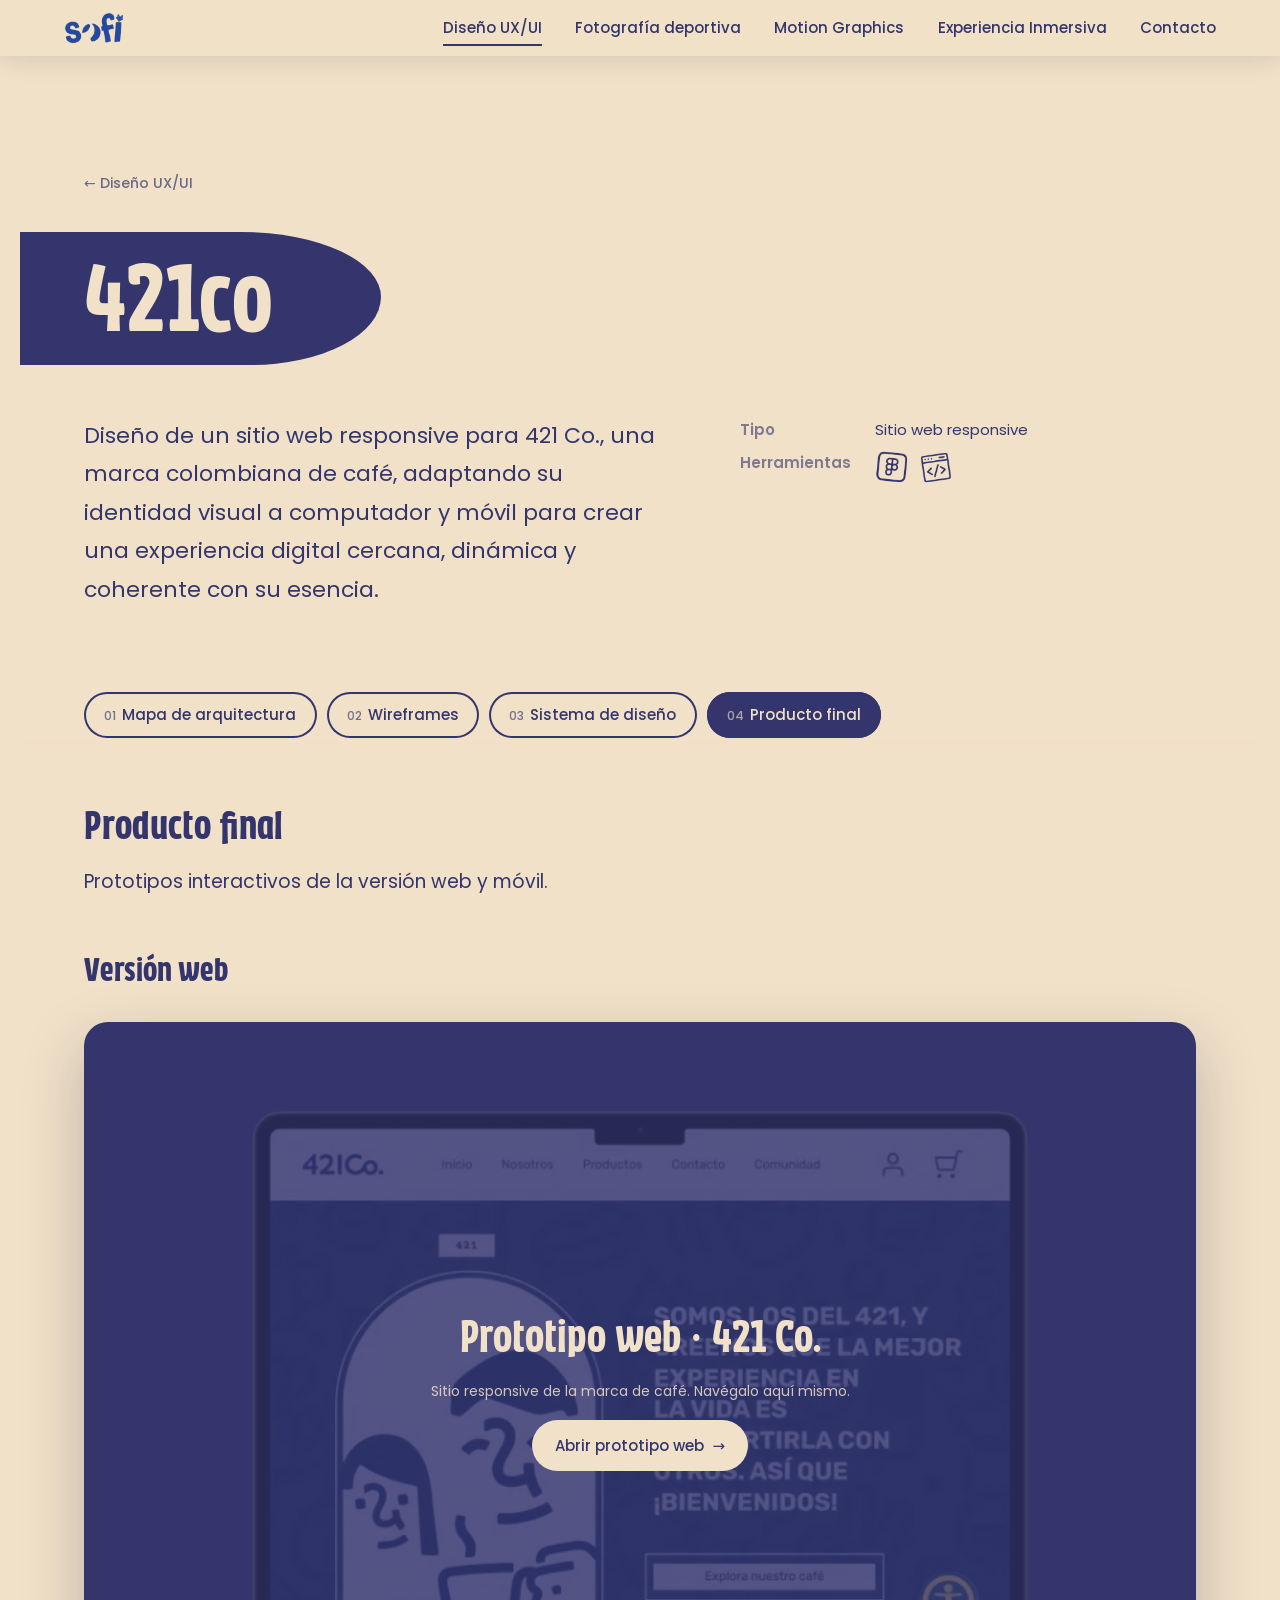
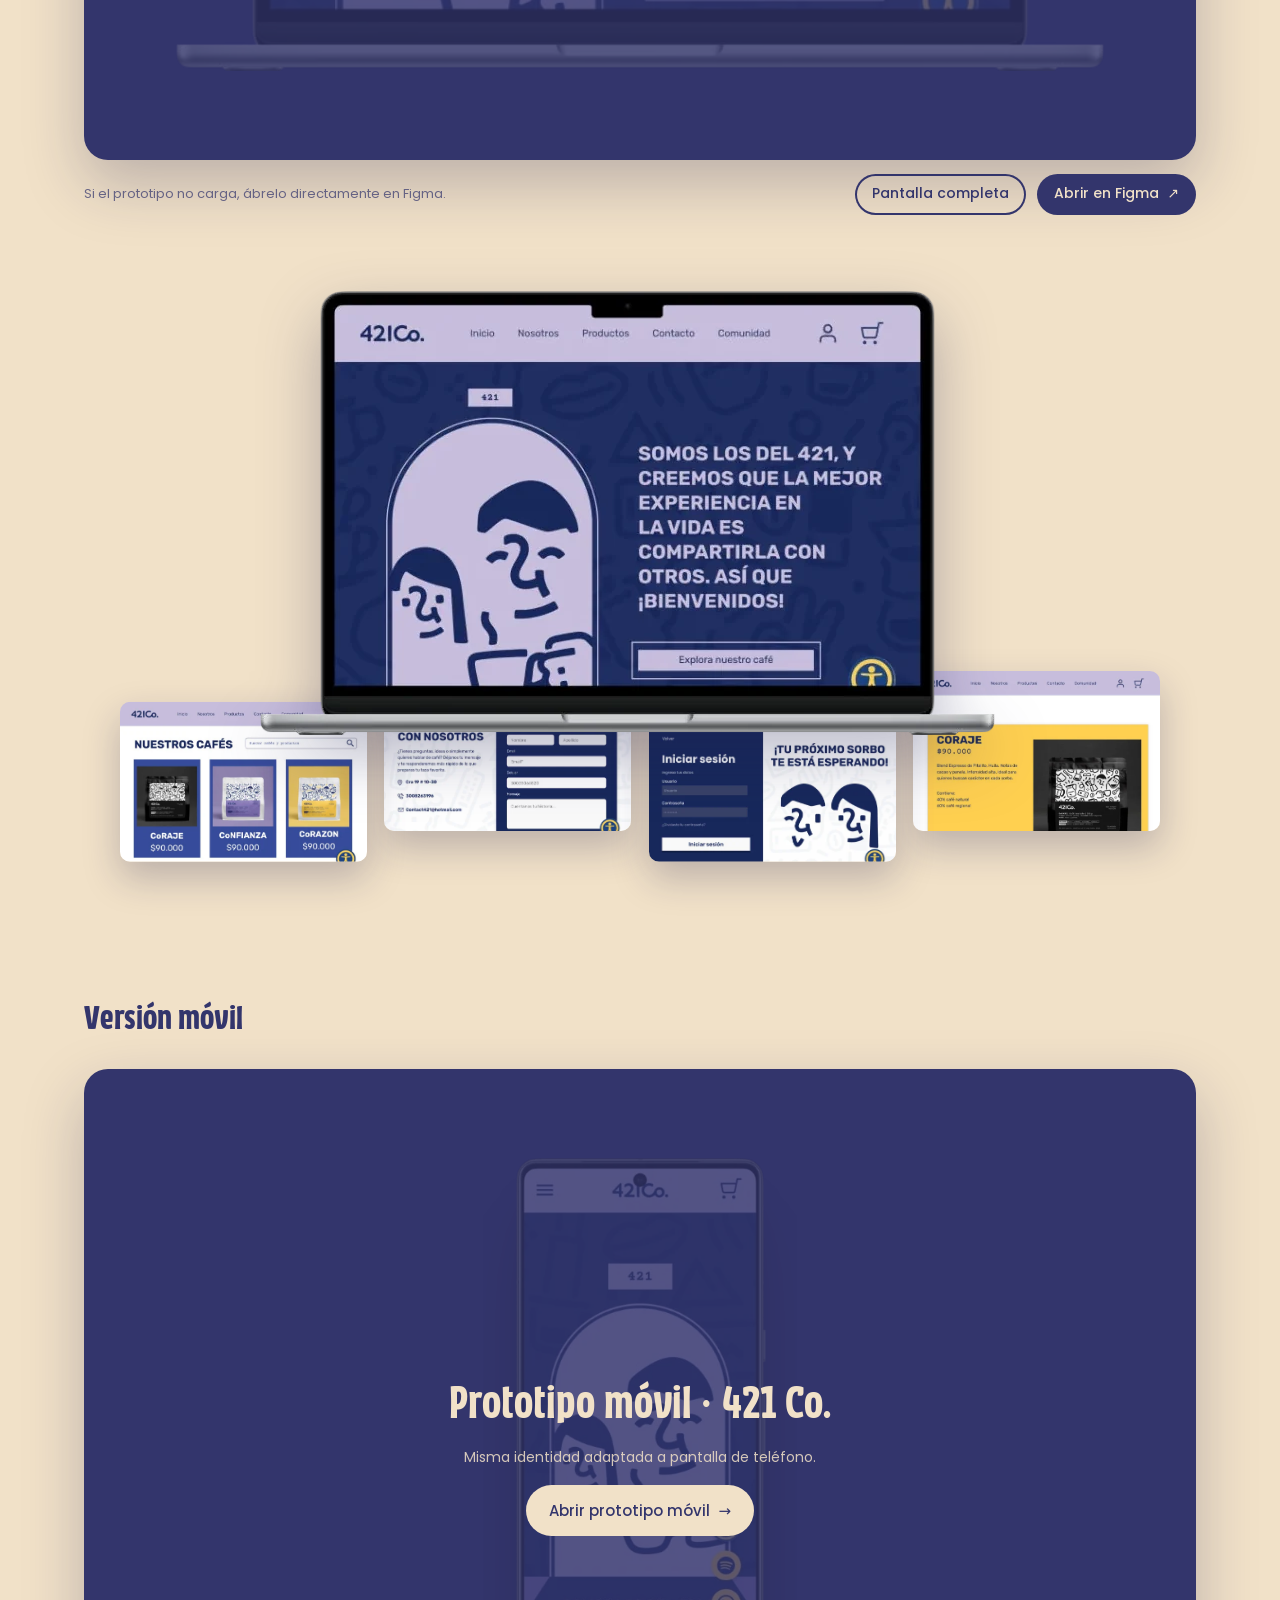
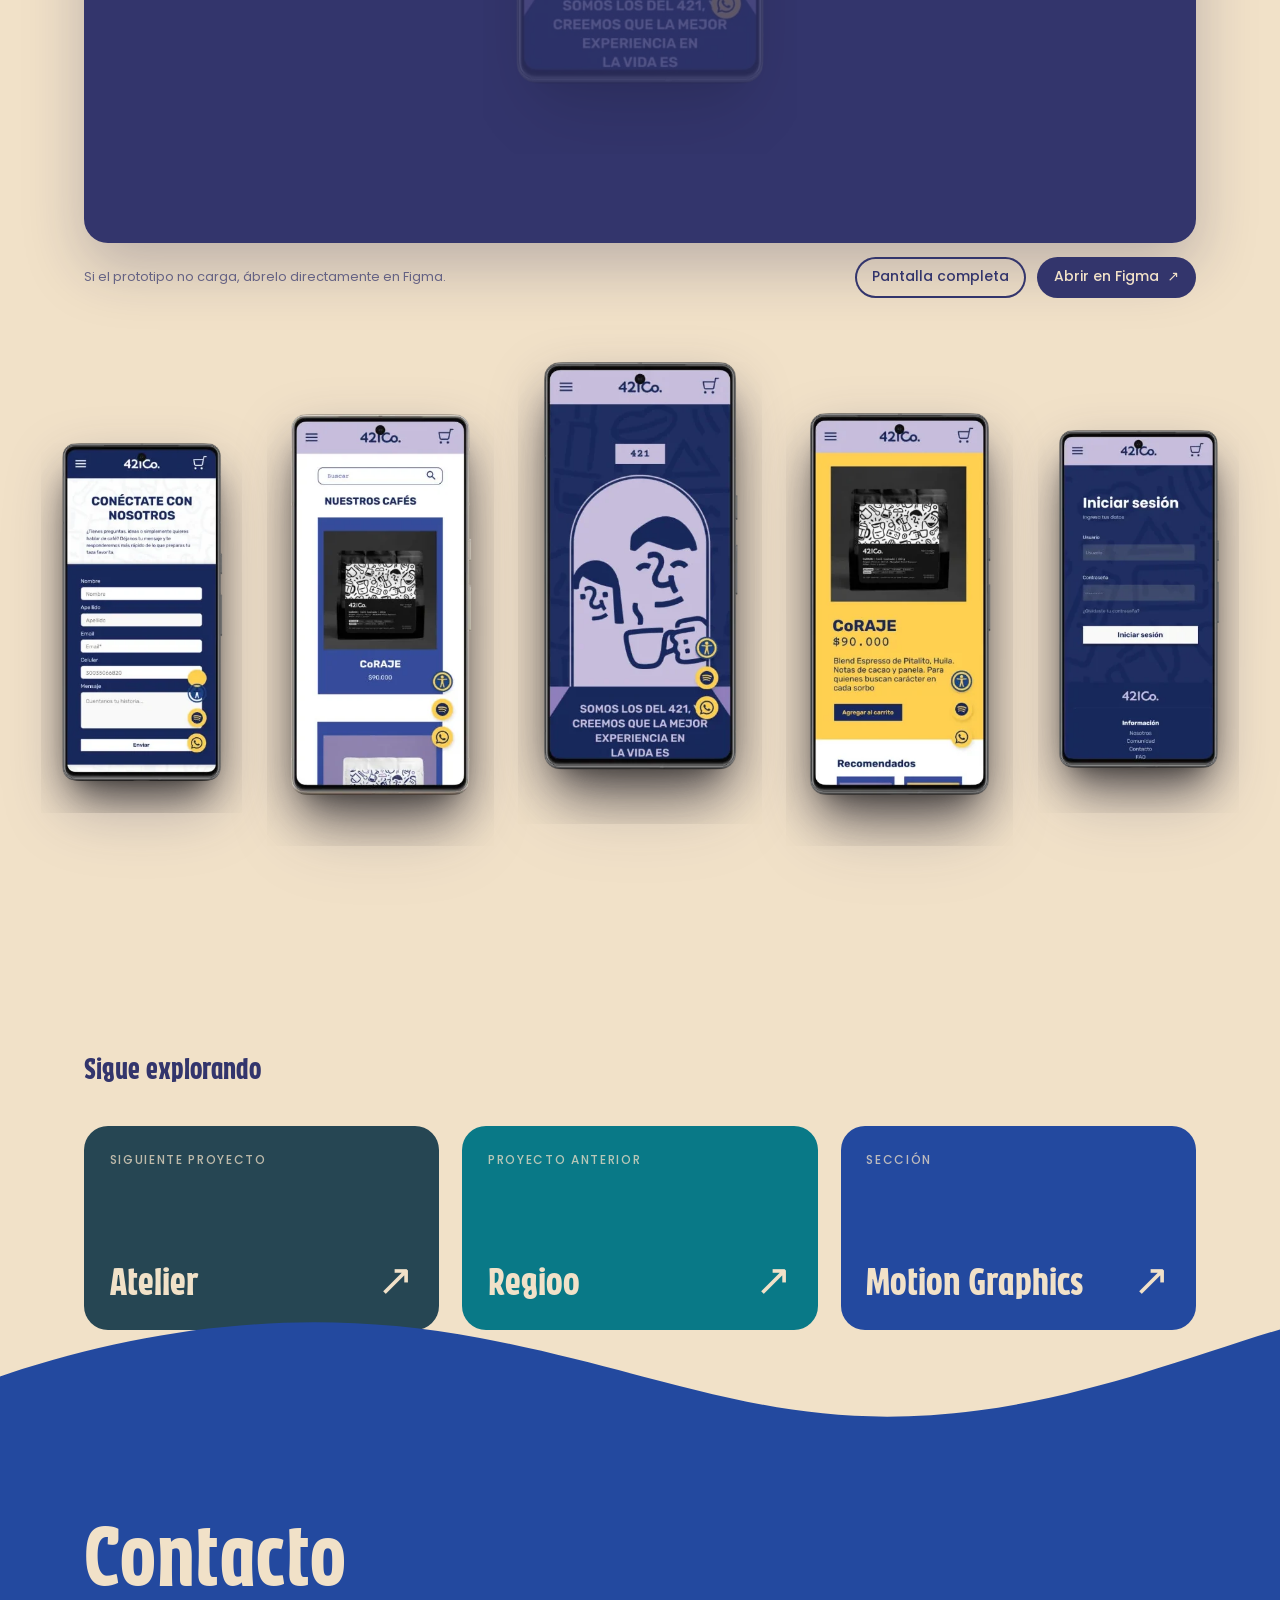
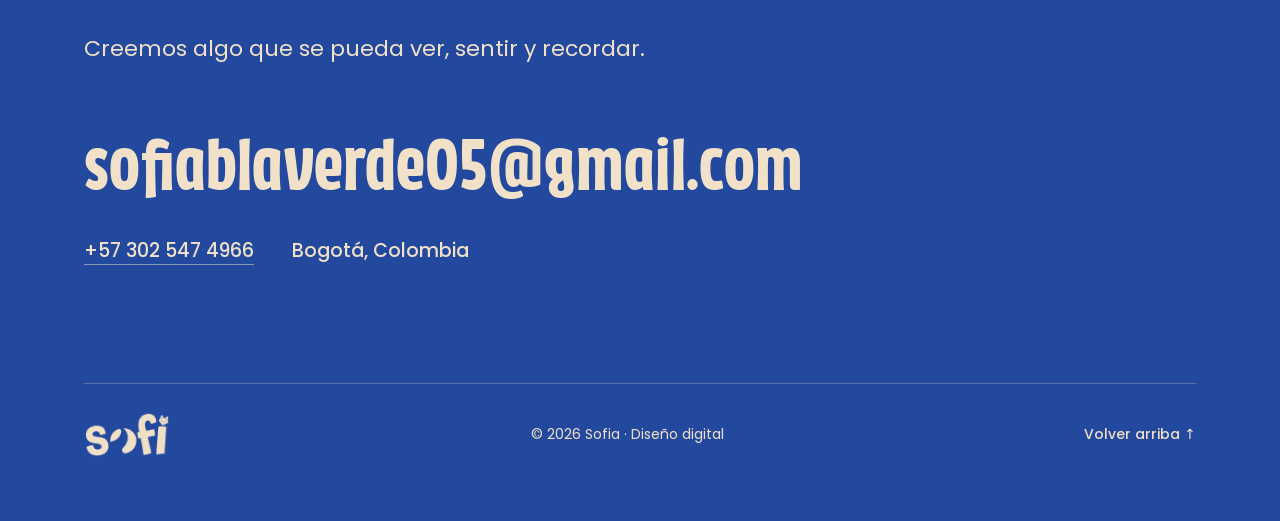
==== 421co.html @ c6b9ca2d "Add files via upload" ====
<!DOCTYPE html>
<html lang="es">
<head>
  <meta charset="utf-8">
  <meta name="viewport" content="width=device-width, initial-scale=1">
  <title>421co · Diseño UX/UI · Sofia</title>
  <meta name="description" content="Diseño de un sitio web responsive para 421 Co., una marca colombiana de café, adaptando su identidad visual a computador y móvil para crear una experiencia">
  <meta name="theme-color" content="#23499f">
  <meta property="og:title" content="421co · Diseño UX/UI · Sofia">
  <meta property="og:description" content="Diseño de un sitio web responsive para 421 Co., una marca colombiana de café, adaptando su identidad visual a computador y móvil para crear una experiencia">
  <meta property="og:type" content="website">
  <link rel="icon" href="favicon.png" type="image/png">
  <link rel="preload" href="assets/fonts/caacupe-one-latin-400-normal.woff2" as="font" type="font/woff2" crossorigin>
  <link rel="preload" href="assets/fonts/poppins-latin-400-normal.woff2" as="font" type="font/woff2" crossorigin>
  <link rel="stylesheet" href="css/styles.css">
  <script>(function(d){d.classList.add('js');try{history.scrollRestoration='manual'}catch(e){}try{if(sessionStorage.getItem('curtain')){d.classList.add('curtain-in');sessionStorage.removeItem('curtain')}}catch(e){}})(document.documentElement);</script>
</head>
<body>
  <a class="skip" href="#contenido-principal">Saltar al contenido</a>

  <div class="curtain" aria-hidden="true"><img src="assets/img/sofi-crema.png" alt="" width="372" height="197"></div>
  <div class="cursor" aria-hidden="true"><div class="cursor__ring"><span class="cursor__label"></span></div><div class="cursor__dot"></div></div>

  <header class="top">
    <a class="top__logo" href="index.html" aria-label="Inicio"><img src="assets/img/sofi-azul.png" alt="sofi" width="372" height="197"></a>
    <nav class="top__nav" aria-label="Principal"><a href="uxui.html" aria-current="page">Diseño UX/UI</a><a href="fotografia.html">Fotografía deportiva</a><a href="motion.html">Motion Graphics</a><a href="inmersiva.html">Experiencia Inmersiva</a><a href="index.html#contacto">Contacto</a></nav>
    <button class="top__menu" aria-expanded="false" aria-controls="menu"><span>Menú</span><i></i></button>
  </header>
  <nav class="menu" id="menu" aria-label="Menú principal">
    <ul class="menu__list">
        <li><a href="index.html" style="--i:0"><small>00</small>Inicio</a></li>
        <li><a href="uxui.html" style="--i:1" aria-current="page"><small>01</small>Diseño UX/UI</a></li>
        <li><a href="fotografia.html" style="--i:2"><small>02</small>Fotografía deportiva</a></li>
        <li><a href="motion.html" style="--i:3"><small>03</small>Motion Graphics</a></li>
        <li><a href="inmersiva.html" style="--i:4"><small>04</small>Experiencia Inmersiva</a></li>
        <li><a href="index.html#contacto" style="--i:5"><small>05</small>Contacto</a></li>
        </ul>
    <div class="menu__foot"><a href="mailto:sofiablaverde05@gmail.com">sofiablaverde05@gmail.com</a><span>Bogotá, Colombia</span></div>
  </nav>

  <main id="contenido-principal" style="--accent:#33356c">
    <header class="phero sec--cream">
      <div class="container">
        <a class="crumb" href="uxui.html" data-cursor="Volver">← Diseño UX/UI</a>
        <h1 class="pill" style="--accent:#33356c">421co</h1>
        <div class="phero__grid">
          <p class="lead" data-reveal>Diseño de un sitio web responsive para 421 Co., una marca colombiana de café, adaptando su identidad visual a computador y móvil para crear una experiencia digital cercana, dinámica y coherente con su esencia.</p>
          <div data-reveal><dl class="meta"><dt>Tipo</dt><dd>Sitio web responsive</dd><dt>Herramientas</dt><dd><div class="tools" style="--accent:#33356c"><i class="ico i-figma" role="img" aria-label="figma"></i><i class="ico i-code" role="img" aria-label="code"></i></div></dd></dl></div>
        </div>
      </div>
    </header>
    <section class="tabs sec--cream" data-tabs style="--accent:#33356c">
      <div class="container">
        <div class="tabs__list" role="tablist" aria-label="Proceso del proyecto"><button class="tab" role="tab" id="t-arquitectura" aria-controls="p-arquitectura" data-hash="arquitectura" aria-selected="false" tabindex="-1"><small>01</small>Mapa de arquitectura</button><button class="tab" role="tab" id="t-wireframes" aria-controls="p-wireframes" data-hash="wireframes" aria-selected="false" tabindex="-1"><small>02</small>Wireframes</button><button class="tab" role="tab" id="t-sistema" aria-controls="p-sistema" data-hash="sistema" aria-selected="false" tabindex="-1"><small>03</small>Sistema de diseño</button><button class="tab" role="tab" id="t-final" aria-controls="p-final" data-hash="final" data-default aria-selected="false" tabindex="-1"><small>04</small>Producto final</button></div>
        <div class="tabpanel" role="tabpanel" id="p-arquitectura" aria-labelledby="t-arquitectura" hidden><div class="panel__intro"><h2>Mapa de arquitectura</h2><p>Estructura del sitio y relación entre páginas.</p></div>
          <div class="todo-box"><b>Aquí va: el mapa de arquitectura de 421co</b><span>Sube la imagen a <code>assets/proceso/421co/</code> y pega este bloque en <code>421co.html</code> (ver README).</span></div>
          <!-- <div class="shots"><figure class="shot shot--wide"><img src="assets/proceso/421co/ARCHIVO.webp" alt="DESCRIPCIÓN" width="1600" height="900" loading="lazy"><figcaption>Descripción breve</figcaption></figure></div> -->
        </div>
        <div class="tabpanel" role="tabpanel" id="p-wireframes" aria-labelledby="t-wireframes" hidden><div class="panel__intro"><h2>Wireframes</h2><p>Esquemas de las páginas en web y móvil.</p></div>
          <div class="todo-box"><b>Aquí va: los wireframes de 421co</b><span>Sube la imagen a <code>assets/proceso/421co/</code> y pega este bloque en <code>421co.html</code> (ver README).</span></div>
          <!-- <div class="shots"><figure class="shot shot--wide"><img src="assets/proceso/421co/ARCHIVO.webp" alt="DESCRIPCIÓN" width="1600" height="900" loading="lazy"><figcaption>Descripción breve</figcaption></figure></div> -->
        </div>
        <div class="tabpanel" role="tabpanel" id="p-sistema" aria-labelledby="t-sistema" hidden><div class="panel__intro"><h2>Sistema de diseño</h2><p>Adaptación de la identidad de la marca al entorno digital.</p></div>
          <div class="todo-box"><b>Aquí va: el sistema de diseño de 421co</b><span>Sube la imagen a <code>assets/proceso/421co/</code> y pega este bloque en <code>421co.html</code> (ver README).</span></div>
          <!-- <div class="shots"><figure class="shot shot--wide"><img src="assets/proceso/421co/ARCHIVO.webp" alt="DESCRIPCIÓN" width="1600" height="900" loading="lazy"><figcaption>Descripción breve</figcaption></figure></div> -->
        </div>
        <div class="tabpanel" role="tabpanel" id="p-final" aria-labelledby="t-final" hidden><div class="panel__intro"><h2>Producto final</h2><p>Prototipos interactivos de la versión web y móvil.</p></div><h3 class="subhead">Versión web</h3>
          <div class="embed-wrap">
            <div class="embed " id="emb-421-web">
              <div class="embed__ph">
                <img src="assets/img/421-laptop.webp" alt="" width="735" height="444">
                <b>Prototipo web · 421 Co.</b>
                <p>Sitio responsive de la marca de café. Navégalo aquí mismo.</p>
                <button class="btn btn--cream" data-embed="https://www.figma.com/embed?embed_host=share&amp;url=https%3A%2F%2Fwww.figma.com%2Fproto%2Fc0ZNjz8MtR6UPUmFK72dy2%2F421-Co.-website%3Fnode-id%3D186-5979%26p%3Df%26t%3DfdvlXSQT6s6Xq6Gh-1%26scaling%3Dmin-zoom%26content-scaling%3Dfixed%26page-id%3D186%253A5978%26starting-point-node-id%3D186%253A5979" data-title="Prototipo web · 421 Co." data-cursor="Abrir">Abrir prototipo web <span aria-hidden="true">→</span></button>
              </div>
            </div>
            <div class="embed__bar">
              <span class="note" style="margin:0">Si el prototipo no carga, ábrelo directamente en Figma.</span>
              <span class="btn-row"><button class="btn btn--ghost" data-fs="emb-421-web">Pantalla completa</button><a class="btn" href="https://www.figma.com/proto/c0ZNjz8MtR6UPUmFK72dy2/421-Co.-website?node-id=186-5979&amp;p=f&amp;t=fdvlXSQT6s6Xq6Gh-1&amp;scaling=min-zoom&amp;content-scaling=fixed&amp;page-id=186%3A5978&amp;starting-point-node-id=186%3A5979" target="_blank" rel="noopener">Abrir en Figma <span aria-hidden="true">↗</span></a></span>
            </div>
          </div><div class="web" data-reveal><div class="web__lap" data-tilt><img src="assets/img/421-laptop.webp" alt="Sitio web de 421 Co. en portátil" width="735" height="444" loading="lazy"></div><div class="web__cards"><img src="assets/img/421-cafes.webp" alt="Página de cafés de 421 Co." width="601" height="390" loading="lazy"><img src="assets/img/421-contacto.webp" alt="Página de contacto de 421 Co." width="549" height="356" loading="lazy"><img src="assets/img/421-login.webp" alt="Página de inicio de sesión de 421 Co." width="549" height="356" loading="lazy"><img src="assets/img/421-producto.webp" alt="Página de producto de 421 Co." width="601" height="390" loading="lazy"></div></div><h3 class="subhead" style="margin-top:clamp(40px,6vw,90px)">Versión móvil</h3>
          <div class="embed-wrap">
            <div class="embed embed--tall" id="emb-421-movil">
              <div class="embed__ph">
                <img src="assets/img/421-m5.webp" alt="" width="386" height="734">
                <b>Prototipo móvil · 421 Co.</b>
                <p>Misma identidad adaptada a pantalla de teléfono.</p>
                <button class="btn btn--cream" data-embed="https://www.figma.com/embed?embed_host=share&amp;url=https%3A%2F%2Fwww.figma.com%2Fproto%2Fc0ZNjz8MtR6UPUmFK72dy2%2F421-Co.-website%3Fnode-id%3D543-8947%26p%3Df%26t%3DmIkHK0VtiC75iDXG-1%26scaling%3Dscale-down%26content-scaling%3Dfixed%26page-id%3D542%253A7070%26starting-point-node-id%3D543%253A8947%26show-proto-sidebar%3D1" data-title="Prototipo móvil · 421 Co." data-cursor="Abrir">Abrir prototipo móvil <span aria-hidden="true">→</span></button>
              </div>
            </div>
            <div class="embed__bar">
              <span class="note" style="margin:0">Si el prototipo no carga, ábrelo directamente en Figma.</span>
              <span class="btn-row"><button class="btn btn--ghost" data-fs="emb-421-movil">Pantalla completa</button><a class="btn" href="https://www.figma.com/proto/c0ZNjz8MtR6UPUmFK72dy2/421-Co.-website?node-id=543-8947&amp;p=f&amp;t=mIkHK0VtiC75iDXG-1&amp;scaling=scale-down&amp;content-scaling=fixed&amp;page-id=542%3A7070&amp;starting-point-node-id=543%3A8947&amp;show-proto-sidebar=1" target="_blank" rel="noopener">Abrir en Figma <span aria-hidden="true">↗</span></a></span>
            </div>
          </div><div class="phones" data-parallax data-reveal aria-label="Pantallas móviles del sitio de 421 Co."><div class="ph" style="--w:18.3%;--lift:3%" data-depth="0.35"><img src="assets/img/421-m2.webp" alt="Pantalla móvil &#x27;Conéctate con nosotros&#x27; con formulario de contacto" width="319" height="586" loading="lazy"></div><div class="ph" style="--w:20.7%;--lift:0%" data-depth="0.6"><img src="assets/img/421-m3.webp" alt="Pantalla móvil &#x27;Nuestros cafés&#x27; con productos" width="362" height="687" loading="lazy"></div><div class="ph" style="--w:22.1%;--lift:2%" data-depth="0.9"><img src="assets/img/421-m5.webp" alt="Pantalla móvil de inicio: &#x27;Somos los del 421&#x27;" width="386" height="734" loading="lazy"></div><div class="ph" style="--w:20.7%;--lift:0%" data-depth="0.6"><img src="assets/img/421-m4.webp" alt="Pantalla móvil de producto &#x27;Coraje&#x27;, café en fondo amarillo" width="361" height="687" loading="lazy"></div><div class="ph" style="--w:18.3%;--lift:3%" data-depth="0.35"><img src="assets/img/421-m1.webp" alt="Pantalla móvil de inicio de sesión" width="319" height="607" loading="lazy"></div></div>
        </div>
      </div>
    </section>

    <section class="more sec--cream">
      <div class="container">
        <h2 class="h-md" data-reveal>Sigue explorando</h2>
        <div class="more__grid" data-reveal><a class="mcard" href="atelier.html" style="--bg:var(--slate)" data-cursor="Ir"><small>Siguiente proyecto</small><b>Atelier<span aria-hidden="true">↗</span></b></a><a class="mcard" href="regioo.html" style="--bg:var(--teal)" data-cursor="Ir"><small>Proyecto anterior</small><b>Regioo<span aria-hidden="true">↗</span></b></a><a class="mcard" href="motion.html" style="--bg:var(--blue)" data-cursor="Ir"><small>Sección</small><b>Motion Graphics<span aria-hidden="true">↗</span></b></a></div>
      </div>
    </section>
    <section class="sec sec--blue wave-top contact contact--compact" id="contacto">
      <div class="container">
        <h2 class="h-xl" data-reveal>Contacto</h2>
        <p class="lead" data-reveal>Creemos algo que se pueda ver, sentir y recordar.</p>
        <a class="contact__mail" href="mailto:sofiablaverde05@gmail.com" data-cursor="Escribir" data-reveal>sofiablaverde05@gmail.com</a>
        <ul class="contact__meta" data-reveal>
          <li><a href="tel:+573025474966">+57 302 547 4966</a></li>
          <li>Bogotá, Colombia</li>
        </ul>
        <div class="contact__foot">
          <img src="assets/img/sofi-crema.png" alt="sofi" width="372" height="197" loading="lazy">
          <p>© <span data-year>2026</span> Sofia · Diseño digital</p>
          <a class="top-link" href="#" onclick="window.scrollTo({top:0,behavior:'smooth'});return false" data-cursor="Subir">Volver arriba ↑</a>
        </div>
      </div>
    </section>
  </main>

  <div class="lb" id="lightbox" role="dialog" aria-modal="true" aria-label="Visor" hidden>
    <span class="lb__count" aria-hidden="true"></span>
    <button class="lb__btn lb__close" aria-label="Cerrar" data-cursor="Cerrar">✕</button>
    <button class="lb__btn lb__prev" aria-label="Anterior" data-cursor="Anterior">←</button>
    <figure class="lb__fig"><img class="lb__img" alt=""><video class="lb__video" controls playsinline loop hidden></video><figcaption class="lb__cap"></figcaption></figure>
    <button class="lb__btn lb__next" aria-label="Siguiente" data-cursor="Siguiente">→</button>
  </div>

  <script src="js/main.js" defer></script>
</body>
</html>
---- css/styles.css ----
/* =====================================================
   Portafolio · Sofia — estilos (versión multipágina)
   Paleta y tipografías tomadas del PDF del portafolio
   ===================================================== */

@font-face{font-family:"Caacupe One";src:url("../assets/fonts/caacupe-one-latin-400-normal.woff2") format("woff2");font-weight:400;font-display:swap}
@font-face{font-family:"Poppins";src:url("../assets/fonts/poppins-latin-400-normal.woff2") format("woff2");font-weight:400;font-display:swap}
@font-face{font-family:"Poppins";src:url("../assets/fonts/poppins-latin-500-normal.woff2") format("woff2");font-weight:500;font-display:swap}
@font-face{font-family:"Poppins";src:url("../assets/fonts/poppins-latin-600-normal.woff2") format("woff2");font-weight:600;font-display:swap}

:root{
  --blue:#23499f;
  --navy:#33356c;
  --cream:#f1e1c8;
  --teal:#097987;
  --slate:#264653;
  --f-display:"Caacupe One","Arial Narrow",Impact,sans-serif;
  --f-body:"Poppins",system-ui,-apple-system,"Segoe UI",sans-serif;
  --ease:cubic-bezier(.22,1,.36,1);
  --pad:clamp(20px,5vw,72px);
  --wave-h:clamp(44px,7.5vw,120px);
  --wave:url("data:image/svg+xml,%3Csvg xmlns='http://www.w3.org/2000/svg' viewBox='0 0 1440 120' preserveAspectRatio='none'%3E%3Cpath d='M0 120V66C170 18 350 0 540 30c220 35 340 92 560 68 130-14 250-54 340-76V120Z'/%3E%3C/svg%3E");
}

*,*::before,*::after{box-sizing:border-box}
html{scroll-behavior:smooth;scroll-padding-top:90px;-webkit-text-size-adjust:100%;overflow-x:clip}
body{margin:0;background:var(--cream);color:var(--navy);font-family:var(--f-body);font-size:clamp(16px,1.05vw + 10px,19px);line-height:1.7;overflow-x:clip;-webkit-font-smoothing:antialiased}
img,video{display:block;max-width:100%;height:auto}
[hidden]{display:none!important}
a{color:inherit}
h1,h2,h3,h4,p,ul,ol,figure,dl,dd{margin:0}
ul,ol{padding:0;list-style:none}
button{font:inherit;color:inherit;background:none;border:0;padding:0;cursor:pointer}
:focus-visible{outline:3px solid var(--cream);outline-offset:3px;box-shadow:0 0 0 6px var(--navy);border-radius:6px}
.sr-only{position:absolute;width:1px;height:1px;overflow:hidden;clip:rect(0 0 0 0);white-space:nowrap}
.skip{position:fixed;left:12px;top:-60px;z-index:3000;background:var(--cream);padding:.6em 1em;border-radius:8px;transition:top .2s}
.skip:focus{top:12px}
.container{width:min(100%,1240px);margin-inline:auto;padding-inline:var(--pad)}
.center{text-align:center;margin-top:clamp(36px,5vw,72px)}
body.is-loading{overflow:hidden}
body.menu-open{overflow:hidden}

/* ---------- tipografía ---------- */
.h-xl{font-family:var(--f-display);font-weight:400;font-size:clamp(46px,7.4vw,118px);line-height:1;letter-spacing:.005em;text-wrap:balance}
.h-lg{font-family:var(--f-display);font-weight:400;font-size:clamp(36px,5vw,76px);line-height:1.05;text-wrap:balance}
.h-md{font-family:var(--f-display);font-weight:400;font-size:clamp(26px,2.6vw,38px);line-height:1.1;margin-bottom:.5em}
.lead{font-size:clamp(17px,1.25vw + 9px,22px);line-height:1.75;max-width:34em}
.eyebrow{font:500 13px/1 var(--f-body);letter-spacing:.14em;text-transform:uppercase;opacity:.65}

/* ---------- ondas ---------- */
.wave-top{position:relative}
.wave-top::before{content:"";position:absolute;left:0;right:0;top:1px;height:var(--wave-h);transform:translateY(-100%);background:var(--wave-bg,var(--cream));-webkit-mask:var(--wave) center/100% 100% no-repeat;mask:var(--wave) center/100% 100% no-repeat;pointer-events:none}
.sec{position:relative;padding:clamp(80px,11vw,170px) 0}
.sec--cream{background:var(--cream);--wave-bg:var(--cream)}
.sec--blue{background:var(--blue);color:var(--cream);--wave-bg:var(--blue)}
.sec--navy{background:var(--navy);color:var(--cream);--wave-bg:var(--navy)}

/* ---------- cortina de transición entre páginas ---------- */
.curtain{position:fixed;inset:0;z-index:2500;background:var(--blue);display:grid;place-items:center;pointer-events:none;transform:translateY(calc(-100% - var(--wave-h)));transition:transform .85s var(--ease)}
.curtain::after{content:"";position:absolute;left:0;right:0;top:calc(100% - 1px);height:var(--wave-h);background:var(--blue);transform:scaleY(-1);transform-origin:top;-webkit-mask:var(--wave) center/100% 100% no-repeat;mask:var(--wave) center/100% 100% no-repeat}
.curtain img{width:min(34vw,200px);opacity:0;transition:opacity .4s}
html.curtain-in .curtain{transform:none;pointer-events:all}
html.curtain-in .curtain img{opacity:1;transition-delay:.35s}
html:not(.js) .curtain{display:none}

/* ---------- carga (solo en el inicio, primera visita) ---------- */
.loader{position:fixed;inset:0;z-index:1000;background:var(--blue);color:var(--cream);display:grid;place-items:center;transition:transform 1.1s var(--ease)}
.loader::after{content:"";position:absolute;left:0;right:0;top:calc(100% - 1px);height:var(--wave-h);background:var(--blue);transform:scaleY(-1);transform-origin:top;-webkit-mask:var(--wave) center/100% 100% no-repeat;mask:var(--wave) center/100% 100% no-repeat}
.loader.is-done{transform:translateY(calc(-100% - var(--wave-h)))}
.loader__inner{display:grid;justify-items:center;gap:clamp(8px,2vw,24px)}
.loader__logo{position:relative;width:min(52vw,340px);aspect-ratio:372/197}
.loader__logo img{position:absolute;inset:0;width:100%;height:100%}
.loader__base{opacity:.22}
.loader__fill{clip-path:inset(calc(100% - var(--p,0) * 1%) 0 0 0)}
.loader__count{font-family:var(--f-display);font-size:clamp(54px,10vw,132px);line-height:1;font-variant-numeric:tabular-nums}
.loader__count small{font-size:.4em;margin-left:.1em}
html:not(.js) .loader{display:none}

/* ---------- cursor personalizado ---------- */
.cursor,.list-preview{display:none}
html.has-cursor,html.has-cursor *{cursor:none!important}
html.has-cursor .cursor{display:block;position:fixed;left:0;top:0;z-index:3500;pointer-events:none}
.cursor__dot,.cursor__ring{position:absolute;left:0;top:0;border-radius:50%;pointer-events:none;will-change:transform}
.cursor__dot{width:10px;height:10px;margin:-5px 0 0 -5px;background:var(--cream);box-shadow:0 0 0 2px var(--navy);transition:opacity .2s}
.cursor__ring{width:44px;height:44px;margin:-22px 0 0 -22px;box-shadow:0 0 0 1.5px var(--cream),inset 0 0 0 1.5px var(--navy);display:grid;place-items:center;transition:width .35s var(--ease),height .35s var(--ease),margin .35s var(--ease),background-color .3s,box-shadow .3s}
.cursor__label{font:500 12px/1 var(--f-body);color:var(--navy);opacity:0;transition:opacity .2s;white-space:nowrap;letter-spacing:.02em}
.cursor.is-link .cursor__ring{width:66px;height:66px;margin:-33px 0 0 -33px}
.cursor.is-label .cursor__ring{width:92px;height:92px;margin:-46px 0 0 -46px;background:var(--cream);box-shadow:0 0 0 2px var(--navy)}
.cursor.is-label .cursor__label{opacity:1}
.cursor.is-label .cursor__dot{opacity:0}
.cursor.is-hidden{opacity:0}
html.has-cursor .list-preview{display:block;position:fixed;left:0;top:0;z-index:50;width:clamp(160px,17vw,270px);aspect-ratio:4/5;object-fit:cover;border-radius:16px;box-shadow:0 20px 50px rgba(20,20,60,.35);pointer-events:none;opacity:0;scale:.7;transition:opacity .35s var(--ease),scale .45s var(--ease);background:var(--cream)}
html.has-cursor .list-preview.is-on{opacity:1;scale:1}

/* ---------- barra superior + menú ---------- */
.top{position:fixed;z-index:700;top:0;left:0;right:0;display:flex;align-items:center;justify-content:space-between;gap:24px;padding:10px var(--pad);background:rgba(241,225,200,.95);backdrop-filter:blur(8px);box-shadow:0 4px 24px rgba(20,20,60,.12);transition:transform .6s var(--ease),opacity .6s}
.top__logo img{width:60px;height:auto}
.top__nav{display:flex;gap:clamp(16px,2.6vw,40px);font-weight:500;font-size:15px}
.top__nav a{position:relative;text-decoration:none;padding:.35em 0;background:linear-gradient(currentColor,currentColor) 0 100%/0 2px no-repeat;transition:background-size .5s var(--ease)}
.top__nav a:hover,.top__nav a[aria-current="page"]{background-size:100% 2px}
.top__menu{display:none;align-items:center;gap:.7em;padding:.62em 1.2em;border-radius:999px;background:var(--navy);color:var(--cream);font-weight:500;font-size:14px;letter-spacing:.02em}
.top__menu i{position:relative;width:16px;height:8px;border-block:2px solid currentColor;transition:transform .5s var(--ease)}
.top__menu[aria-expanded="true"] i{transform:rotate(90deg)}
body.is-loading .top{transform:translateY(-140%);opacity:0}
@media (max-width:900px){
  .top{left:auto;right:12px;top:12px;padding:6px 6px 6px 16px;border-radius:999px;gap:18px;box-shadow:0 8px 30px rgba(20,20,60,.18)}
  .top__logo img{width:48px}
  .top__nav{display:none}
  .top__menu{display:inline-flex}
}
.menu{position:fixed;inset:0;z-index:650;background:var(--navy);color:var(--cream);display:grid;align-content:center;gap:clamp(18px,3vw,40px);padding:clamp(90px,12vh,130px) var(--pad) clamp(24px,4vh,48px);clip-path:inset(0 0 100% 0);visibility:hidden;transition:clip-path .9s var(--ease),visibility 0s .9s}
.menu.is-open{clip-path:inset(0);visibility:visible;transition:clip-path .9s var(--ease),visibility 0s}
.menu__list{width:min(100%,1100px);margin-inline:auto}
.menu__list li{border-top:1.5px solid rgba(241,225,200,.22);overflow:hidden}
.menu__list li:last-child{border-bottom:1.5px solid rgba(241,225,200,.22)}
.menu__list a{display:flex;align-items:baseline;gap:1em;font-family:var(--f-display);font-size:clamp(30px,6.2vw,84px);line-height:1.2;padding:.1em 0;text-decoration:none;transform:translateY(110%);transition:transform .8s var(--ease),opacity .3s,padding .4s var(--ease);transition-delay:calc(var(--i) * 60ms + .15s),0s,0s}
.menu.is-open .menu__list a{transform:none}
.menu__list a small{font:500 13px var(--f-body);opacity:.55;letter-spacing:.1em}
.menu__list:hover a{opacity:.4}
.menu__list a:hover,.menu__list a[aria-current="page"]{opacity:1}
.menu__list a:hover{padding-left:.25em}
.menu__list a[aria-current="page"]::after{content:"◆";font-size:.35em;align-self:center;color:var(--cream)}
.menu__foot{width:min(100%,1100px);margin-inline:auto;display:flex;justify-content:space-between;gap:16px;flex-wrap:wrap;font-size:14px;opacity:.8}

/* ---------- hero del inicio ---------- */
.hero{position:relative;min-height:max(100svh,560px);background:var(--blue);color:var(--navy);display:grid;place-items:center;overflow:clip;isolation:isolate}
.hero__wave{position:absolute;inset:0;width:100%;height:100%;z-index:-1}
.hero__wave--m{display:none}
.hero__title .w{display:inline-block}
.hero__wave path{fill:var(--cream)}
.hero__icons{position:absolute;inset:0;z-index:1;pointer-events:none}
.fl{position:absolute;left:var(--x);top:var(--y);width:clamp(40px,6.6vw,128px);translate:-50% -50%;will-change:transform}
.fl img{width:100%;height:auto;rotate:var(--r)}
.js .fl img{opacity:0;scale:.4}
.hero__center{position:relative;z-index:2;text-align:center;display:grid;justify-items:center;gap:clamp(4px,1.2vw,18px);margin-top:-2vh}
.hero__title{font-family:var(--f-display);font-weight:400;font-size:clamp(52px,15.2vw,290px);line-height:.95;color:var(--blue);white-space:nowrap}
.ch{display:inline-block;opacity:0;transform:translateY(70%) rotate(6deg);transition:opacity .8s var(--ease),transform 1s var(--ease);transition-delay:calc(var(--i) * 55ms + .25s)}
.ch__i{display:inline-block;will-change:transform}
body.is-ready .ch{opacity:1;transform:none}
.hero__logo{width:clamp(96px,16vw,300px)}
.js .hero__logo{opacity:0;transform:translateY(20px);transition:opacity .9s var(--ease) .9s,transform .9s var(--ease) .9s}
body.is-ready .hero__logo{opacity:1;transform:none}
body.is-ready .fl img{animation:pop .9s var(--ease) forwards,float 6s ease-in-out infinite alternate;animation-delay:calc(var(--d) + .5s),calc(var(--d) + 1.4s)}
@keyframes pop{to{opacity:1;scale:1}}
@keyframes float{from{translate:0 -7px;rotate:calc(var(--r) - 3deg)}to{translate:0 9px;rotate:calc(var(--r) + 4deg)}}
.scroll-cue{position:absolute;z-index:3;left:50%;bottom:clamp(14px,3vh,32px);translate:-50% 0;display:grid;justify-items:center;gap:6px;font-size:12px;font-weight:500;letter-spacing:.14em;text-transform:uppercase;color:var(--cream);text-decoration:none;opacity:.9}
.js .scroll-cue{opacity:0;transition:opacity .8s 1.6s}
body.is-ready .scroll-cue{opacity:.9}
.scroll-cue i{width:1.5px;height:34px;background:var(--cream);transform-origin:top;animation:cue 1.8s var(--ease) infinite}
@keyframes cue{0%{transform:scaleY(0)}50%{transform:scaleY(1);transform-origin:top}51%{transform-origin:bottom}100%{transform:scaleY(0);transform-origin:bottom}}

/* ---------- iconos (máscara con color) ---------- */
.i-ae{--i:url("../assets/icons/ae.png")}.i-ai{--i:url("../assets/icons/ai.png")}.i-ps{--i:url("../assets/icons/ps.png")}.i-code{--i:url("../assets/icons/code.png")}
.i-layout{--i:url("../assets/icons/layout.png")}.i-camera{--i:url("../assets/icons/camera.png")}.i-figma{--i:url("../assets/icons/figma.png")}.i-davinci{--i:url("../assets/icons/davinci.png")}
.ico{display:inline-block;width:1em;height:1em;background:currentColor;-webkit-mask:var(--i) center/contain no-repeat;mask:var(--i) center/contain no-repeat}

/* ---------- sobre mí (inicio) ---------- */
.about{padding-bottom:0}
.about__grid{display:grid;grid-template-columns:minmax(0,1.25fr) minmax(0,.75fr);gap:clamp(24px,5vw,80px);align-items:center;padding-bottom:clamp(60px,9vw,130px)}
.about__text .lead{margin-top:clamp(18px,2.4vw,34px)}
.about__fig{display:grid;justify-items:center}
.about__fig img{width:min(100%,300px)}
.about__panel{background:var(--navy);color:var(--cream);--wave-bg:var(--navy);padding:clamp(48px,7vw,96px) 0 clamp(60px,8vw,110px)}
.panel__grid{display:grid;grid-template-columns:repeat(3,minmax(0,1fr));gap:clamp(28px,4vw,64px)}
.plain li{margin-top:.2em}
.plain a{text-decoration:none;border-bottom:1.5px solid rgba(241,225,200,.45)}
.soft{display:flex;gap:clamp(10px,1.6vw,22px);flex-wrap:wrap}
.soft .ico{font-size:clamp(40px,4.2vw,62px);transition:transform .5s var(--ease)}
.soft li:hover .ico{transform:translateY(-8px) rotate(-8deg) scale(1.08)}

/* ---------- tarjetas de sección (inicio) ---------- */
.work{padding-top:clamp(70px,9vw,140px)}
.work__head{display:flex;justify-content:space-between;align-items:end;gap:20px;flex-wrap:wrap;margin-bottom:clamp(28px,4vw,56px)}
.cards{display:grid;grid-template-columns:repeat(2,minmax(0,1fr));gap:clamp(14px,2vw,28px)}
.card{--bg:var(--blue);position:relative;display:block;min-height:clamp(340px,40vw,560px);border-radius:clamp(22px,2.6vw,38px);background:var(--bg);color:var(--cream);overflow:hidden;text-decoration:none;isolation:isolate;transition:transform .7s var(--ease),box-shadow .7s var(--ease)}
.card:hover{transform:translateY(-6px);box-shadow:0 30px 60px rgba(30,30,80,.28)}
.card__n{position:absolute;left:clamp(20px,2.4vw,36px);top:clamp(18px,2.2vw,32px);font:500 14px/1 var(--f-body);letter-spacing:.14em;opacity:.8}
.card__go{position:absolute;right:clamp(16px,2vw,28px);top:clamp(14px,1.8vw,26px);width:48px;height:48px;border-radius:50%;background:var(--cream);color:var(--navy);display:grid;place-items:center;font-size:20px;transition:transform .6s var(--ease)}
.card:hover .card__go{transform:rotate(45deg) scale(1.1)}
.card__t{position:absolute;left:clamp(20px,2.4vw,36px);bottom:clamp(54px,5vw,76px);font-family:var(--f-display);font-weight:400;font-size:clamp(34px,4.6vw,70px);line-height:1;max-width:60%;z-index:3;text-wrap:balance}
.card__d{position:absolute;left:clamp(20px,2.4vw,36px);bottom:clamp(20px,2.2vw,32px);font-size:14px;opacity:.85;z-index:3}
.card__media{position:absolute;inset:0;z-index:1}
.mw{position:absolute;left:var(--l);top:var(--t);width:var(--w);will-change:transform}
.mw img{width:100%;rotate:var(--r);filter:drop-shadow(0 18px 24px rgba(10,10,40,.35));transition:transform .8s var(--ease)}
.card:hover .mw img{transform:translate(var(--hx,0),var(--hy,-14px)) scale(1.05)}
.mw--photo img{border-radius:10px;border:5px solid var(--cream);filter:drop-shadow(0 14px 20px rgba(10,10,40,.4))}

/* ---------- banda con título que corre ---------- */
.band{position:relative;z-index:2;background:var(--blue);color:var(--cream);padding:clamp(18px,2.4vw,34px) 0;--wave-h:clamp(36px,5vw,84px)}
.band--top{padding-top:clamp(92px,10vw,130px)}
.band::after{content:"";position:absolute;left:0;right:0;bottom:1px;height:var(--wave-h);background:var(--blue);transform:translateY(100%) scaleY(-1);-webkit-mask:var(--wave) center/100% 100% no-repeat;mask:var(--wave) center/100% 100% no-repeat;pointer-events:none}
.marquee{overflow:hidden;white-space:nowrap;position:relative;z-index:1}
.marquee__track{display:inline-flex;will-change:transform}
.marquee__group{display:inline-flex;align-items:center;gap:clamp(24px,4vw,64px);padding-right:clamp(24px,4vw,64px)}
.marquee b{font-family:var(--f-display);font-weight:400;font-size:clamp(34px,5.4vw,84px);line-height:1.15}
.marquee .ico{font-size:clamp(34px,4.6vw,70px)}
.intro{padding:clamp(70px,9vw,130px) 0 clamp(20px,3vw,40px)}
.intro .lead{margin-top:clamp(14px,2vw,26px)}

/* ---------- lista de proyectos (páginas de sección) ---------- */
.worklist{padding-block:clamp(20px,4vw,60px) clamp(70px,9vw,140px)}
.row{--accent:var(--navy);position:relative;display:grid;grid-template-columns:auto 1fr auto auto;align-items:center;gap:clamp(14px,3vw,48px);padding:clamp(22px,3vw,44px) clamp(8px,1.5vw,20px);border-top:1.5px solid rgba(51,53,108,.25);text-decoration:none;isolation:isolate;overflow:hidden;transition:color .12s linear}
.worklist .row:last-child{border-bottom:1.5px solid rgba(51,53,108,.25)}
.row::before{content:"";position:absolute;inset:0;background:var(--accent);opacity:0;transition:opacity .12s linear;z-index:-1}
.row:hover{color:var(--cream)}
.row:hover::before{opacity:1}
.row__n{font:500 14px var(--f-body);letter-spacing:.12em;opacity:.7}
.row__t{font-family:var(--f-display);font-size:clamp(40px,8.4vw,128px);line-height:1}
.row__d{font-size:clamp(13px,1vw + 4px,16px);text-align:right;max-width:16em;opacity:.8}
.row__go{width:clamp(40px,4vw,60px);height:clamp(40px,4vw,60px);border-radius:50%;box-shadow:inset 0 0 0 2px currentColor;display:grid;place-items:center;font-size:clamp(18px,1.8vw,26px);transition:transform .6s var(--ease)}
.row:hover .row__go{transform:rotate(45deg)}
.row__thumb{display:none}

/* ---------- cabecera de proyecto ---------- */
.phero{padding:clamp(120px,13vw,190px) 0 clamp(40px,6vw,80px)}
.crumb{display:inline-flex;gap:.5em;font-weight:500;font-size:14px;text-decoration:none;opacity:.7;margin-bottom:clamp(18px,3vw,36px);transition:opacity .3s,transform .3s var(--ease)}
.crumb:hover{opacity:1;transform:translateX(-4px)}
.pill{--accent:var(--navy);margin-left:calc(-1 * var(--pad));background:var(--accent);color:var(--cream);font-family:var(--f-display);font-weight:400;font-size:clamp(48px,8.4vw,132px);line-height:1;padding:.12em 1em .12em var(--pad);border-radius:0 62% 58% 0 / 0 78% 82% 0;width:fit-content;max-width:calc(100% + var(--pad))}
.phero__grid{display:grid;grid-template-columns:minmax(0,1.3fr) minmax(0,1fr);gap:clamp(24px,5vw,80px);margin-top:clamp(28px,4vw,60px);align-items:start}
.meta{display:grid;grid-template-columns:auto 1fr;gap:.55em 1.6em;font-size:15px;align-content:start}
.meta dt{font-weight:600;opacity:.6}
.todo{outline:1.5px dashed currentColor;outline-offset:3px;border-radius:4px;opacity:.7}
.tools{display:flex;gap:10px}
.tools .ico{font-size:34px;color:var(--accent,var(--navy))}

/* ---------- pestañas ---------- */
.tabs{--accent:var(--navy);padding-bottom:clamp(60px,8vw,120px)}
.tabs__list{display:flex;gap:10px;overflow-x:auto;padding:6px var(--pad) 10px;margin-inline:calc(-1 * var(--pad));scrollbar-width:none;position:sticky;top:0;z-index:30;background:linear-gradient(var(--cream) 80%,transparent)}
.tabs__list::-webkit-scrollbar{display:none}
.tab{flex:none;padding:.7em 1.35em;border-radius:999px;font-weight:500;font-size:15px;color:var(--accent);box-shadow:inset 0 0 0 2px var(--accent);transition:background-color .3s,color .3s,transform .3s var(--ease)}
.tab:hover{transform:translateY(-2px)}
.tab[aria-selected="true"]{background:var(--accent);color:var(--cream)}
.tab small{opacity:.65;margin-right:.5em;font-size:12px}
.tabpanel{padding-top:clamp(28px,4vw,56px);animation:panelIn .7s var(--ease)}
@keyframes panelIn{from{opacity:0;transform:translateY(24px)}to{opacity:1;transform:none}}
.panel__intro{max-width:44em;margin-bottom:clamp(22px,3vw,40px)}
.panel__intro h2{font-family:var(--f-display);font-weight:400;font-size:clamp(30px,3.6vw,54px);line-height:1.1;margin-bottom:.35em;color:var(--accent)}
.shots{display:grid;grid-template-columns:repeat(auto-fill,minmax(min(100%,340px),1fr));gap:clamp(12px,1.8vw,24px)}
.shot{border-radius:16px;overflow:hidden;background:#fff;box-shadow:0 12px 30px rgba(30,30,80,.15);position:relative}
.shot--wide{grid-column:1/-1}
.shot img{width:100%;transition:transform .8s var(--ease)}
.shot:hover img{transform:scale(1.03)}
.shot figcaption{padding:10px 14px;font-size:13px;background:var(--cream)}
.todo-box{display:grid;place-content:center;justify-items:center;gap:10px;text-align:center;min-height:clamp(220px,26vw,340px);padding:28px;border:2px dashed color-mix(in srgb,var(--accent) 55%,transparent);border-radius:22px;background:color-mix(in srgb,var(--accent) 6%,transparent);color:var(--accent)}
.todo-box b{font-family:var(--f-display);font-weight:400;font-size:clamp(24px,2.6vw,36px)}
.todo-box span{font-size:14px;max-width:34em;opacity:.85}
.shots .todo-box{grid-column:1/-1}

/* ---------- botones ---------- */
.btn{display:inline-flex;align-items:center;gap:.6em;padding:.85em 1.5em;border-radius:999px;background:var(--accent,var(--navy));color:var(--cream);font-weight:500;font-size:15px;text-decoration:none;transition:background-color .3s,color .3s,box-shadow .3s,transform .35s var(--ease);will-change:transform}
.btn span{display:inline-block;transition:transform .4s var(--ease)}
.btn:hover{box-shadow:0 12px 28px rgba(35,40,100,.28)}
.btn:hover span{transform:translate(3px,-3px)}
.btn--ghost{background:transparent;color:var(--accent,var(--navy));box-shadow:inset 0 0 0 2px var(--accent,var(--navy))}
.btn--ghost:hover{background:var(--accent,var(--navy));color:var(--cream)}
.btn-row{display:flex;gap:12px;flex-wrap:wrap}

/* ---------- prototipo incrustado ---------- */
.embed-wrap{margin-bottom:clamp(36px,5vw,64px)}
.embed{position:relative;border-radius:24px;overflow:hidden;background:var(--accent,var(--navy));color:var(--cream);height:clamp(520px,82vh,820px);box-shadow:0 24px 60px rgba(30,30,80,.25)}
.embed--tall{height:clamp(560px,86vh,860px)}
.embed__ph{position:absolute;inset:0;display:grid;place-content:center;justify-items:center;gap:16px;text-align:center;padding:24px}
.embed__ph img{position:absolute;inset:0;width:100%;height:100%;object-fit:contain;object-position:center bottom;opacity:.22;padding:8% 6%}
.embed__ph>*{position:relative}
.embed__ph b{font-family:var(--f-display);font-weight:400;font-size:clamp(30px,4vw,56px);line-height:1.05}
.embed__ph p{font-size:14px;max-width:30em;opacity:.85}
.embed iframe{position:absolute;inset:0;width:100%;height:100%;border:0;background:#fff}
.embed.is-loaded .embed__ph{opacity:0;pointer-events:none;transition:opacity .6s .6s}
.embed:fullscreen{border-radius:0;height:100vh}
.embed__bar{display:flex;gap:10px;flex-wrap:wrap;margin-top:14px;align-items:center;justify-content:space-between;font-size:14px}
.embed__bar .btn{padding:.6em 1.2em;font-size:14px}
.btn--cream{background:var(--cream);color:var(--navy)}

/* ---------- mockups reutilizados ---------- */
.stage{margin-inline:auto;max-width:1240px}
.fade-edges{-webkit-mask:radial-gradient(ellipse 72% 82% at 50% 50%,#000 62%,transparent 100%);mask:radial-gradient(ellipse 72% 82% at 50% 50%,#000 62%,transparent 100%)}
[data-tilt]{transition:transform .45s var(--ease);transform-style:preserve-3d;will-change:transform}
.phones{display:flex;align-items:flex-end;justify-content:center;gap:2.2%;max-width:1100px;margin-inline:auto}
.ph{width:var(--w);margin-bottom:var(--lift);flex:none}
.ph img{width:100%;filter:drop-shadow(0 20px 26px rgba(30,30,80,.28));transition:transform .6s var(--ease)}
.ph:hover img{transform:translateY(-12px)}
.web{position:relative;max-width:1040px;margin:clamp(40px,6vw,90px) auto 0;padding-bottom:clamp(20px,6vw,90px)}
.web__lap{width:min(74%,760px);margin-inline:auto;position:relative;z-index:2}
.web__lap img{filter:drop-shadow(0 24px 30px rgba(30,30,80,.3))}
.web__cards{display:grid;grid-template-columns:repeat(4,1fr);gap:clamp(8px,1.4vw,20px);margin-top:calc(-1 * clamp(18px,5vw,70px));position:relative;z-index:1}
.web__cards img{border-radius:10px;box-shadow:0 16px 36px rgba(30,30,80,.25);transition:transform .5s var(--ease)}
.web__cards img:nth-child(odd){translate:0 clamp(8px,2.4vw,34px)}
.web__cards img:hover{transform:translateY(-10px) rotate(-1.5deg)}
.laps{display:grid;grid-template-columns:1fr 1.45fr 1fr;align-items:end;max-width:1180px;margin-inline:auto}
.lap img{filter:drop-shadow(0 22px 28px rgba(20,30,40,.28))}
.lap--l{margin-right:-6%;position:relative;z-index:1}
.lap--r{margin-left:-6%;position:relative;z-index:1}
.lap--c{position:relative;z-index:2}
.subhead{font-family:var(--f-display);font-weight:400;font-size:clamp(26px,3vw,42px);color:var(--accent);margin-bottom:.5em}

/* ---------- galerías ---------- */
.zoom{display:block;width:100%;overflow:hidden;border-radius:14px;position:relative}
.zoom img{width:100%;height:100%;object-fit:cover;transition:transform .9s var(--ease)}
.zoom:hover img{transform:scale(1.05)}
.masonry{columns:3;column-gap:clamp(12px,1.8vw,26px);padding-block:clamp(10px,3vw,40px) clamp(70px,9vw,140px)}
.tile{break-inside:avoid;margin-bottom:clamp(12px,1.8vw,26px);border-radius:16px;position:relative;transition:transform .55s var(--ease),box-shadow .55s var(--ease)}
.tile .zoom{border-radius:16px;box-shadow:0 10px 26px rgba(30,30,80,.16)}
.tile:hover{transform:scale(1.04);z-index:5}
.tile:hover .zoom{box-shadow:0 26px 54px rgba(30,30,80,.34)}
.tile img{height:auto}
.photos .tile{margin-top:0}
/* motion */
.mt{position:relative;background:#000}
.mt .poster,.mt video{display:block;width:100%;height:auto;object-fit:cover;transition:transform .9s var(--ease)}
.mt video{position:absolute;inset:0;height:100%;opacity:0;transition:opacity .5s,transform .9s var(--ease)}
.mt video.is-on{opacity:1}
.mt:hover .poster,.mt:hover video{transform:scale(1.05)}
.mt__cap{position:absolute;left:0;right:0;bottom:0;padding:34px 16px 14px;color:#fff;text-align:left;background:linear-gradient(transparent,rgba(0,0,0,.7));transform:translateY(100%);transition:transform .5s var(--ease);font-size:14px;line-height:1.3}
.mt__cap b{display:block;font-family:var(--f-display);font-weight:400;font-size:22px}
.mt:hover .mt__cap,.mt:focus-visible .mt__cap{transform:none}
.mt__play{position:absolute;right:12px;top:12px;width:34px;height:34px;border-radius:50%;background:rgba(241,225,200,.92);color:var(--navy);display:none;place-items:center;font-size:12px}
.has-video .mt__play{display:grid}
.note{font-size:13px;opacity:.7;margin-top:12px;max-width:50em}

/* ---------- AR ---------- */
.ar{display:grid;grid-template-columns:minmax(0,420px) minmax(0,1fr);gap:clamp(24px,5vw,72px);align-items:start}
.ar__frame{position:relative;aspect-ratio:9/16;max-height:78vh;width:100%;border-radius:28px;overflow:hidden;background:var(--cream);box-shadow:0 0 0 8px var(--navy),0 30px 60px rgba(30,30,80,.3)}
.ar__frame .embed__ph{background:var(--slate);color:var(--cream)}
.ar__frame iframe{position:absolute;inset:0;width:100%;height:100%;border:0}
.ar__steps{display:grid;gap:18px;counter-reset:s}
.ar__steps li{display:grid;grid-template-columns:auto 1fr;gap:14px;align-items:start}
.ar__steps li::before{counter-increment:s;content:counter(s);width:38px;height:38px;border-radius:50%;display:grid;place-items:center;background:var(--accent);color:var(--cream);font-weight:600}
.ar__side{display:grid;gap:clamp(20px,3vw,34px)}
.ar__marks{display:grid;grid-template-columns:repeat(2,minmax(0,1fr));gap:16px}
.ar__marks figure{display:grid;gap:8px;font-size:13px;text-align:center}
.ar__marks img{border-radius:14px;width:100%;box-shadow:0 10px 24px rgba(30,30,80,.2)}
.video-frame{position:relative;border-radius:24px;overflow:hidden;background:#000;max-width:980px;aspect-ratio:16/9;box-shadow:0 24px 60px rgba(30,30,80,.25)}
.video-frame video{width:100%;height:100%;object-fit:contain}

/* ---------- más trabajo ---------- */
.more{padding:clamp(60px,8vw,120px) 0}
.more__grid{display:grid;grid-template-columns:repeat(3,minmax(0,1fr));gap:clamp(12px,1.8vw,24px);margin-top:clamp(20px,3vw,40px)}
.mcard{--bg:var(--blue);display:grid;align-content:space-between;min-height:clamp(150px,16vw,230px);padding:clamp(18px,2vw,28px);border-radius:24px;background:var(--bg);color:var(--cream);text-decoration:none;transition:transform .6s var(--ease),box-shadow .6s var(--ease)}
.mcard:hover{transform:translateY(-6px);box-shadow:0 22px 44px rgba(30,30,80,.25)}
.mcard small{font:500 12px var(--f-body);letter-spacing:.14em;text-transform:uppercase;opacity:.75}
.mcard b{font-family:var(--f-display);font-weight:400;font-size:clamp(28px,3.4vw,50px);line-height:1.05;display:flex;justify-content:space-between;gap:12px;align-items:end}

/* ---------- contacto / pie ---------- */
.contact{padding-bottom:clamp(40px,5vw,70px);--wave-h:clamp(60px,10vw,170px)}
.contact .lead{margin-top:clamp(14px,2vw,26px)}
.contact__mail{display:inline-block;margin-top:clamp(28px,4vw,56px);font-family:var(--f-display);font-size:clamp(26px,6.4vw,104px);line-height:1.1;text-decoration:none;word-break:break-word;background:linear-gradient(currentColor,currentColor) 0 100%/0 3px no-repeat;transition:background-size .6s var(--ease)}
.contact__mail:hover{background-size:100% 3px}
.contact__meta{display:flex;gap:clamp(16px,3vw,40px);flex-wrap:wrap;margin-top:clamp(16px,2vw,28px);font-weight:500}
.contact__meta a{text-decoration:none;border-bottom:1.5px solid rgba(241,225,200,.5)}
.contact__foot{display:flex;align-items:center;justify-content:space-between;gap:20px;flex-wrap:wrap;margin-top:clamp(60px,9vw,130px);padding-top:28px;border-top:1.5px solid rgba(241,225,200,.25);font-size:14px}
.contact__foot img{width:86px}
.top-link{text-decoration:none;font-weight:500}
.contact--compact{padding-top:clamp(40px,6vw,80px)}

/* ---------- visor (fotos y videos) ---------- */
.lb{position:fixed;inset:0;z-index:900;background:rgba(30,32,78,.96);display:grid;grid-template-columns:auto minmax(0,1fr) auto;align-items:center;gap:12px;padding:clamp(14px,3vw,40px);opacity:0;transition:opacity .35s}
.lb.is-open{opacity:1}
.lb__fig{display:grid;justify-items:center;gap:14px;min-width:0;max-height:100%;transform:scale(.94);transition:transform .5s var(--ease)}
.lb.is-open .lb__fig{transform:none}
.lb__img,.lb__video{max-height:78vh;max-width:min(100%,1500px);width:auto;height:auto;border-radius:12px;box-shadow:0 30px 80px rgba(0,0,0,.4);background:var(--cream)}
.lb__video{background:#000;width:min(100%,1200px)}
.lb__cap{color:var(--cream);text-align:center;max-width:60ch;font-size:14px}
.lb__cap b{display:block;font-family:var(--f-display);font-weight:400;font-size:clamp(22px,2.4vw,32px);margin-bottom:.2em}
.lb__count{position:absolute;left:clamp(14px,3vw,40px);top:clamp(22px,3vw,40px);color:var(--cream);font:500 13px var(--f-body);letter-spacing:.12em}
.lb__btn{width:52px;height:52px;border-radius:50%;background:var(--cream);color:var(--navy);display:grid;place-items:center;font-size:20px;transition:transform .3s var(--ease)}
.lb__btn:hover{transform:scale(1.1)}
.lb__close{position:absolute;right:clamp(14px,3vw,40px);top:clamp(14px,3vw,32px);z-index:2}

/* ---------- aparición al hacer scroll ---------- */
.js [data-reveal]{opacity:0;transform:translateY(46px);transition:opacity 1s var(--ease),transform 1s var(--ease)}
.js [data-reveal].is-in{opacity:1;transform:none}

/* ---------- responsive ---------- */
@media (max-width:980px){
  .masonry{columns:2}
  .more__grid{grid-template-columns:1fr}
  .ar{grid-template-columns:1fr}
  .ar__frame{max-width:380px;margin-inline:auto}
}
@media (max-width:820px){
  .about__grid,.phero__grid{grid-template-columns:1fr}
  .about__fig{order:-1}
  .about__fig img{width:min(60%,260px)}
  .panel__grid{grid-template-columns:1fr}
  .cards{grid-template-columns:1fr}
  .card{min-height:clamp(320px,92vw,460px)}
  .card__t{max-width:70%}
  .row{grid-template-columns:1fr auto;gap:10px 14px}
  .row__n{display:none}
  .row__d{grid-column:1;text-align:left;max-width:none}
  .row__go{grid-row:1/3;grid-column:2}
  .row__thumb{display:block;grid-column:1/-1;border-radius:14px;overflow:hidden;aspect-ratio:16/9;object-fit:cover;width:100%;order:3}
  .phones{gap:1.2%}
  .web__lap{width:92%}
  .web__cards{grid-template-columns:repeat(2,1fr)}
  .web__cards img:nth-child(odd){translate:none}
  .laps{grid-template-columns:1fr;gap:18px}
  .lap--l,.lap--r{display:none}
  .lb{grid-template-columns:1fr;grid-template-rows:1fr auto;align-items:center}
  .lb__fig{grid-row:1}
  .lb__prev,.lb__next{position:absolute;bottom:18px}
  .lb__prev{left:calc(50% - 64px)}
  .lb__next{right:calc(50% - 64px)}
}
@media (max-width:560px){.masonry{columns:1}.ar__marks{grid-template-columns:1fr}}

/* ---------- accesibilidad: menos movimiento ---------- */
@media (prefers-reduced-motion:reduce){
  html{scroll-behavior:auto}
  *,*::before,*::after{animation-duration:.01ms!important;animation-iteration-count:1!important;transition-duration:.01ms!important;transition-delay:0s!important}
  .ch,.hero__logo,.fl img{opacity:1!important;transform:none!important;scale:1!important}
  .js [data-reveal]{opacity:1;transform:none}
}

/* ---------- hero en móvil (portada rediseñada) ---------- */
@media (max-width:700px){
  .hero__wave--d{display:none}
  .hero__wave--m{display:block}
  .fl{left:var(--mx);top:var(--my);width:clamp(38px,12.5vw,60px)}
  .hero__center{margin-top:0}
  .hero__title{white-space:normal;font-size:31vw;line-height:.88}
  .hero__title .w{display:block}
  .hero__logo{width:34vw}
}

/* ---------- sobre mí en móvil ---------- */
@media (max-width:820px){
  .panel__grid{grid-template-columns:1fr 1fr}
  .panel__grid>div:nth-child(3){display:none}
}

/* ---------- tarjetas: imágenes arriba, título abajo ---------- */
.card{min-height:clamp(360px,32vw,460px)}
.card__media{inset:0 0 auto 0;height:68%}
@media (max-width:820px){.card{min-height:clamp(340px,96vw,440px)}}
.card__t{max-width:none;font-size:clamp(30px,3.7vw,56px);bottom:clamp(46px,4.2vw,66px)}

/* ---------- animación: personaje que trae las secciones ---------- */
.towrow{position:relative;margin-bottom:clamp(14px,2vw,28px)}
.tow{position:relative;height:clamp(120px,12vw,160px);pointer-events:none}
.tow__rope{position:absolute;inset:0;width:100%;height:100%;overflow:visible}
.tow__rope path{fill:none;stroke:var(--navy);stroke-width:3;stroke-linecap:round}
.tow__rope circle{fill:var(--navy)}
.tow__walker{position:absolute;left:0;bottom:0;width:clamp(64px,6.4vw,92px);transform-origin:50% 100%;will-change:transform}
.js .tow__walker{opacity:0}
@media (prefers-reduced-motion:reduce){.tow{display:none}}

/* ---------- motion de cabecera de sección ---------- */
.shero{margin:clamp(10px,2vw,24px) 0 clamp(24px,4vw,56px)}
.shero__box{position:relative;border-radius:clamp(20px,2.6vw,36px);overflow:hidden;aspect-ratio:21/9;background:var(--accent,var(--blue));color:var(--cream);box-shadow:0 24px 60px rgba(30,30,80,.2)}
.shero video{position:absolute;inset:0;width:100%;height:100%;object-fit:cover}
.shero__ph{position:absolute;inset:0;display:grid;place-content:center;justify-items:center;gap:10px;text-align:center;padding:24px}
.shero__ph b{font-family:var(--f-display);font-weight:400;font-size:clamp(34px,6vw,90px);line-height:1}
.shero__ph small{font-size:13px;opacity:.8}
.shero.is-on .shero__ph{display:none}
.intro{padding-top:clamp(110px,12vw,170px)}
@media (max-width:700px){.shero__box{aspect-ratio:4/3}}

/* ---------- ajustes v2.2 ---------- */
.hero__center{margin-top:-3vh}
@media (max-width:700px){
  .hero__center{margin-top:0}
  .hero__title{white-space:nowrap;font-size:22vw;line-height:.95}
  .hero__title .w{display:inline-block}
  .fl{width:clamp(44px,14.5vw,70px)}
  .hero__logo{width:30vw}
}
@media (max-width:820px){
  .about__grid{display:grid;grid-template-columns:1fr;gap:18px}
  .about__text{display:contents}
  .about__text h2{order:1}
  .about__fig{order:2;order:2}
  .about__text .lead{order:3}
  .about__fig img{width:min(78%,340px)}
}

/* tarjetas a todo el ancho, una por fila */
.cards{display:block}
.card{display:grid;grid-template-columns:1fr 1fr;align-items:stretch;min-height:clamp(340px,34vw,500px)}
.card__media{position:relative;inset:auto;height:auto;min-height:inherit;grid-column:2;grid-row:1}
.card--r .card__media{grid-column:1}
.card__body{grid-column:1;grid-row:1;align-self:center;padding:clamp(24px,3.6vw,56px);position:relative;z-index:3}
.card--r .card__body{grid-column:2;text-align:right}
.card__t{position:static;max-width:none;font-size:clamp(40px,6.6vw,100px);line-height:.98}
.card__d{position:static;display:block;margin-top:clamp(10px,1.2vw,18px);font-size:clamp(14px,1.1vw,17px)}
.card--r .card__go{right:auto;left:clamp(16px,2vw,28px)}
.card--r .card__n{left:auto;right:clamp(20px,2.4vw,36px)}
.tow{height:clamp(100px,10vw,140px)}
.tow__walker{width:clamp(54px,5.6vw,76px)}
@media (max-width:820px){
  .card,.card--r{grid-template-columns:1fr;min-height:0}
  .card__media,.card--r .card__media{grid-column:1;grid-row:1;height:clamp(220px,64vw,320px);min-height:0}
  .card__body,.card--r .card__body{grid-column:1;grid-row:2;text-align:left;padding:6px 22px 26px}
  .card--r .card__go{left:auto;right:clamp(16px,2vw,28px)}
  .card--r .card__n{right:auto;left:clamp(20px,2.4vw,36px)}
  .card__t{font-size:clamp(34px,10vw,54px)}
}

/* motion a pantalla completa */
.shero--full{margin:0}
.shero--full .shero__box{width:100%;height:100svh;aspect-ratio:auto;border-radius:0;box-shadow:none}
.motion-grid{padding-top:clamp(50px,7vw,100px)}
.hero__center{margin-top:-5vh}
.hero__logo{width:clamp(90px,13vw,240px)}
@media (max-width:700px){.hero__center{margin-top:0}.hero__logo{width:30vw}}

/* pestañas: deslizar con el dedo en móvil */
.tabs__list{touch-action:pan-x pan-y;overscroll-behavior-x:contain;-webkit-overflow-scrolling:touch;scroll-snap-type:x proximity;scroll-padding-inline:var(--pad)}
.tab{scroll-snap-align:center}
@media (max-width:900px){.tabs__list{top:64px;-webkit-mask-image:linear-gradient(90deg,#000 88%,transparent);mask-image:linear-gradient(90deg,#000 88%,transparent)}}

/* ---------- visor sin cámara (Folio) ---------- */
.video-full video{display:block;height:min(calc(100svh - 120px),820px);max-width:100%;aspect-ratio:9/16;background:#000;object-fit:cover;border-radius:18px}
.viewer{display:grid;grid-template-columns:minmax(0,400px) minmax(0,1fr);gap:clamp(24px,5vw,72px);align-items:center}
.viewer__stage{position:relative;aspect-ratio:709/1078;border-radius:18px;box-shadow:0 30px 60px rgba(30,30,80,.35);transform-style:preserve-3d;transition:transform .25s ease-out;will-change:transform}
.viewer__stage img,.viewer__stage canvas{position:absolute;inset:0;width:100%;height:100%;border-radius:18px}
.viewer__stage canvas{pointer-events:none;overflow:visible}
@media (max-width:820px){.viewer{grid-template-columns:1fr}.viewer__stage{max-width:340px;margin-inline:auto}}

/* poses de Sofia en las introducciones */
.intro__wrap{display:grid;grid-template-columns:minmax(0,1fr) auto;gap:clamp(20px,5vw,80px);align-items:end}
.intro__pose{height:clamp(220px,30vw,400px);width:auto;margin-bottom:-6px;justify-self:end}
@media (max-width:820px){.intro__wrap{grid-template-columns:1fr}.intro__pose{position:absolute;right:var(--pad);top:96px;height:130px;opacity:.95;z-index:0}.intro__wrap{position:relative}.intro__wrap>div{position:relative;z-index:1}.intro .h-xl{max-width:70%}}
@media (max-width:820px){.intro__wrap:has(.intro__pose) .lead{max-width:74%}.intro__pose{height:120px}}

/* ---------- botones y tarjetas con el estilo de la experiencia AR de Folio ---------- */
@font-face{font-family:'Itim';src:url(../assets/fonts/itim-latin-400-normal.woff2) format('woff2');font-weight:400;font-display:swap}
@font-face{font-family:'Hanken Grotesk';src:url(../assets/fonts/hanken-grotesk-latin-600-normal.woff2) format('woff2');font-weight:600;font-display:swap}
@font-face{font-family:'Hanken Grotesk';src:url(../assets/fonts/hanken-grotesk-latin-700-normal.woff2) format('woff2');font-weight:700;font-display:swap}
.viewer__main{display:grid;gap:14px;min-width:0}
.fbar{display:flex;gap:8px}
.fbar button{flex:1;display:flex;flex-direction:column;align-items:center;justify-content:center;gap:6px;min-height:68px;border:0;border-radius:16px;padding:10px 6px;font:700 12px/1.1 'Hanken Grotesk',system-ui,sans-serif;color:#2c4a66;background:#f4e7cb;box-shadow:0 4px 14px rgba(0,0,0,.25);cursor:pointer}
.fbar button:hover{background:#efe0bf}.fbar button:active{background:#e8d9b8}
.fbar img{height:28px;width:auto;display:block}
@media (min-width:768px){.fbar{gap:12px}.fbar button{flex:0 1 220px;flex-direction:row;gap:10px;min-height:52px;padding:10px 16px;font-size:20px;font-weight:600;white-space:nowrap}.fbar img{height:26px}}
.dlg{--ar-cream:#f4e7cb;--ar-navy:#2c4a66;--ar-orange:#f2733f;--ar-title:'Itim','Hanken Grotesk',sans-serif;border:0;padding:0;background:transparent;max-width:420px;width:calc(100% - 32px);color:var(--ar-navy);overflow:visible}
.dlg::backdrop{background:rgba(0,0,0,.55)}
.dlg__box{background:var(--ar-cream);border-radius:28px;padding:22px 20px 20px;font-family:'Hanken Grotesk',system-ui,sans-serif;max-height:calc(100dvh - 32px);overflow-y:auto;box-shadow:0 20px 50px rgba(0,0,0,.35);line-height:normal}
.dlg .ar-head{display:flex;justify-content:space-between;align-items:flex-start;gap:12px;margin-bottom:16px}
.dlg .ar-eyebrow{margin:0 0 4px;font-size:11px;font-weight:700;letter-spacing:.16em;text-transform:uppercase;color:var(--ar-orange)}
.dlg .ar-title{margin:0;font:400 28px/1.1 var(--ar-title);color:var(--ar-navy)}
.dlg .ar-close{flex:none;width:40px;height:40px;border-radius:50%;border:1px solid #cdbf9f;background:transparent;color:var(--ar-navy);font-size:22px;line-height:1;cursor:pointer}
.dlg .ar-hero{display:grid;place-items:center;min-height:140px;margin-bottom:18px;padding:20px;border-radius:24px;text-align:center;font:400 20px var(--ar-title);color:var(--ar-cream);background:radial-gradient(circle at 50% 40%,#c9917a 0%,#5a6f80 35%,#2c4e6b 72%)}
.dlg .ar-text p{margin:0 0 12px;font-size:15px;line-height:1.6;color:var(--ar-navy)}
.dlg .ar-lead{margin:0 0 14px;font-size:15px;line-height:1.5;color:var(--ar-navy)}
.dlg .ar-cards{display:grid;gap:12px}
.dlg .ar-card{display:flex;gap:14px;align-items:flex-start;padding:16px 18px;border-radius:20px;background:#fff;box-shadow:0 2px 8px rgba(44,74,102,.08)}
.dlg .ar-star{flex:none;width:32px;height:32px;margin-top:2px}
.dlg .ar-card h2{margin:0 0 4px;font:400 22px/1.1 var(--ar-title);color:var(--ar-navy)}
.dlg .ar-card p{margin:0;font-size:13px;line-height:1.45;color:#6b7785}
.dlg .ar-affinity{display:grid;gap:14px}
.dlg .ar-aff-body{flex:1;min-width:0}
.dlg .ar-aff-top{display:flex;justify-content:space-between;align-items:baseline;gap:8px}
.dlg .ar-aff-name{margin:0;font-size:15px;font-weight:700;color:var(--ar-navy)}
.dlg .ar-aff-pct{font-size:13px;font-weight:700;color:var(--ar-orange)}
.dlg .ar-aff-why{margin:2px 0 8px;font-size:12.5px;line-height:1.4;color:#6b7785}
.dlg .ar-aff-bar{display:block;height:8px;border-radius:99px;background:#ddd2be;overflow:hidden}
.dlg .ar-aff-bar-fill{display:block;height:100%;width:var(--v);border-radius:99px;background:#f2733f}
.viewer .fbar{gap:8px}.viewer .fbar button{flex:1;flex-direction:column;gap:6px;min-height:68px;padding:10px 6px;font-size:13px;font-weight:700;white-space:normal;text-align:center}.viewer .fbar img{height:28px}
.viewer__hint{margin:0 0 10px;font-size:clamp(16px,1.2vw + 8px,20px);color:var(--navy)}

.viewer{align-items:start}.viewer--video{grid-template-columns:auto minmax(0,1fr)}
@media (max-width:820px){.viewer,.viewer--video{grid-template-columns:1fr}.viewer__side{order:-1}.viewer--video .video-full video{height:auto;width:100%;max-width:420px;margin-inline:auto}}
/* tarjetas sin capa superior, para que el cursor personalizado se vea encima */
.dlg[open]{position:fixed;inset:0;margin:auto;height:fit-content;z-index:2000}
.dlg[open]::before{content:"";position:fixed;inset:0;background:rgba(0,0,0,.55);z-index:-1}

.viewer__stage{width:100%}.viewer__side .panel__intro{margin-bottom:14px}
.meta dd .tools{display:flex;gap:10px}
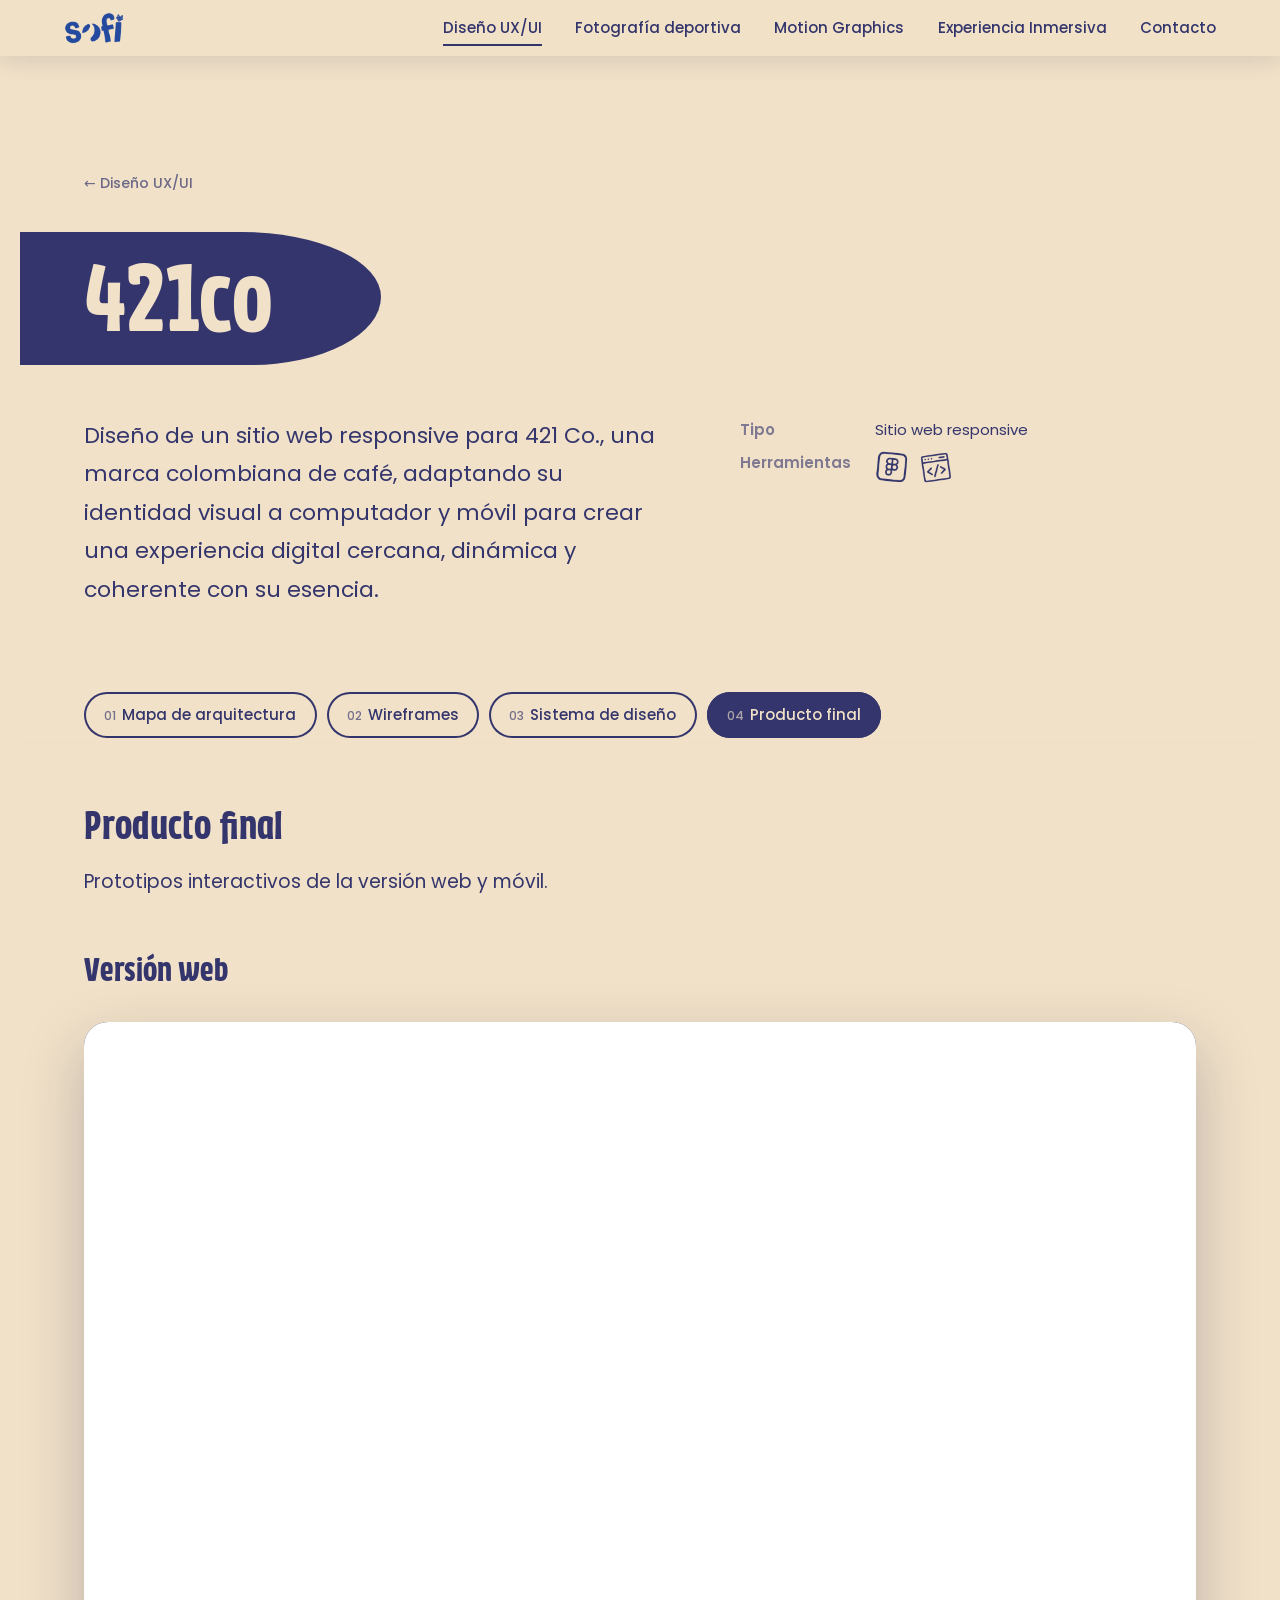
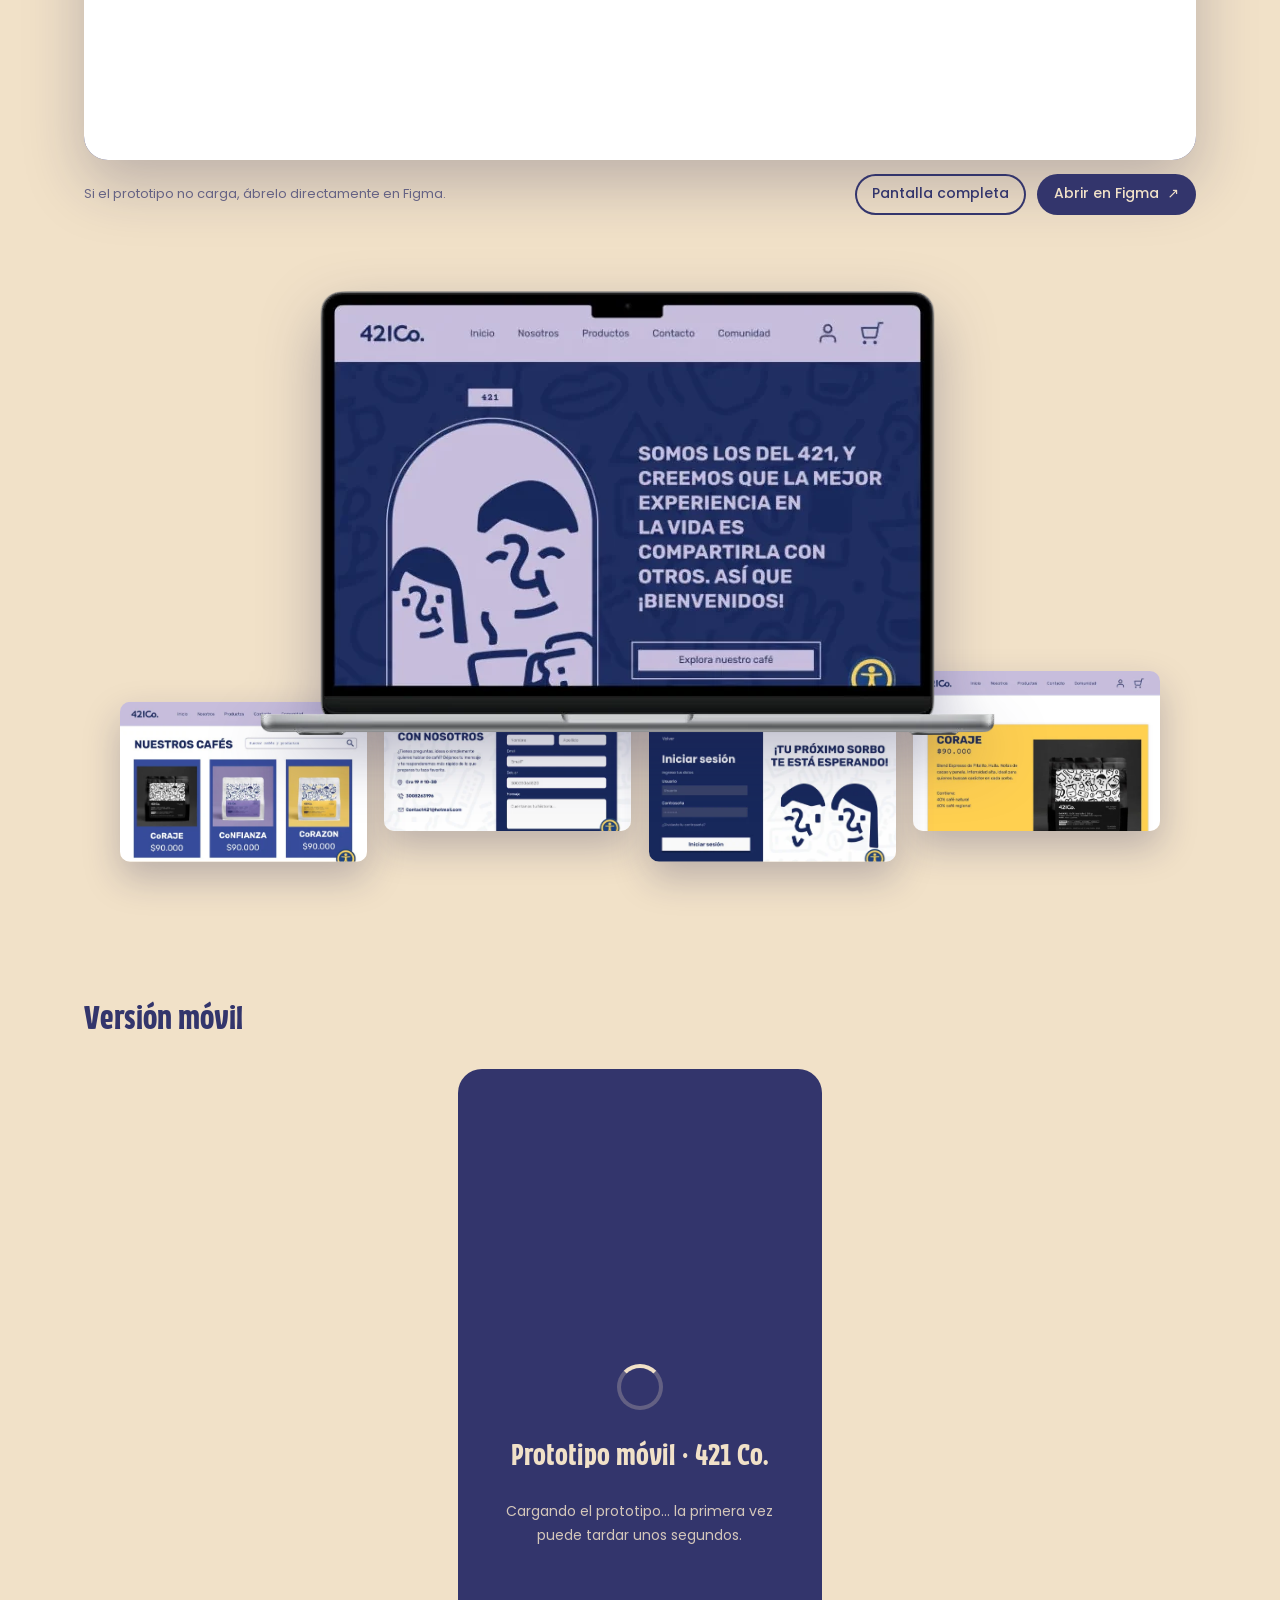
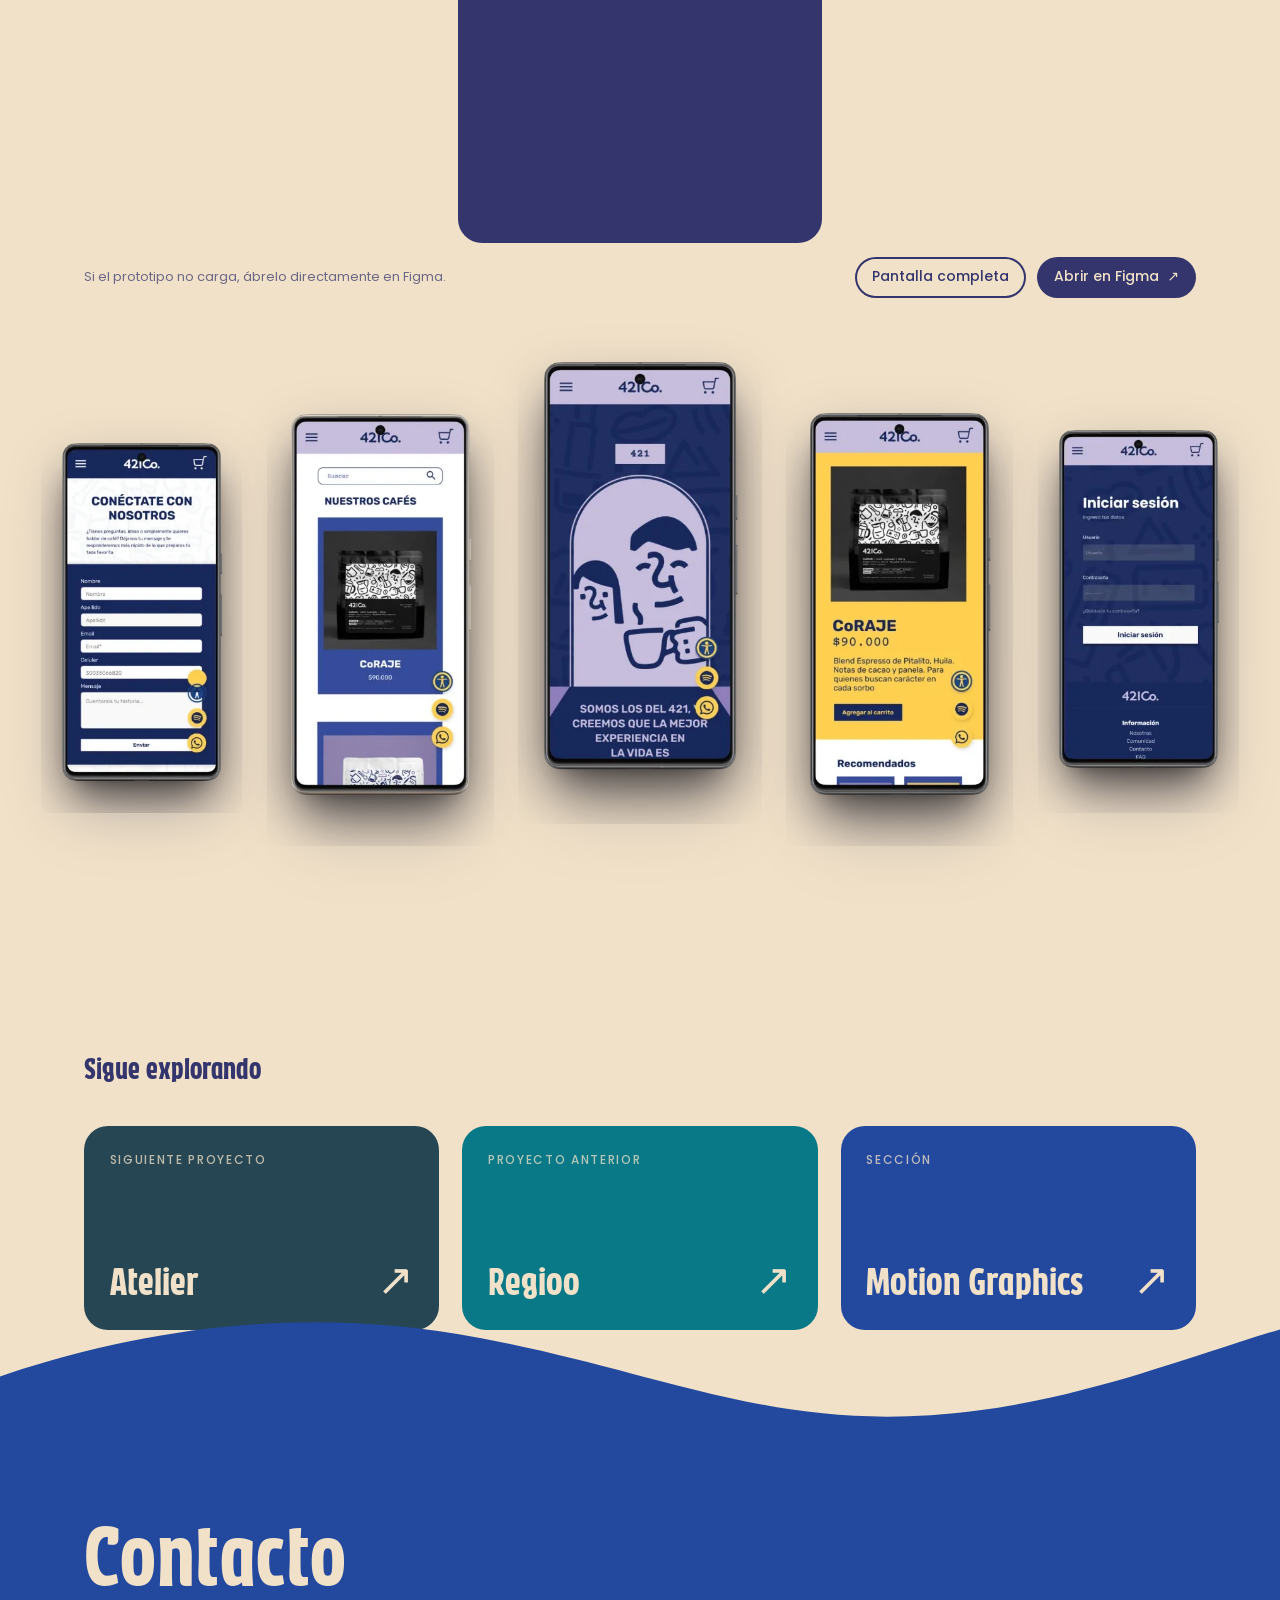
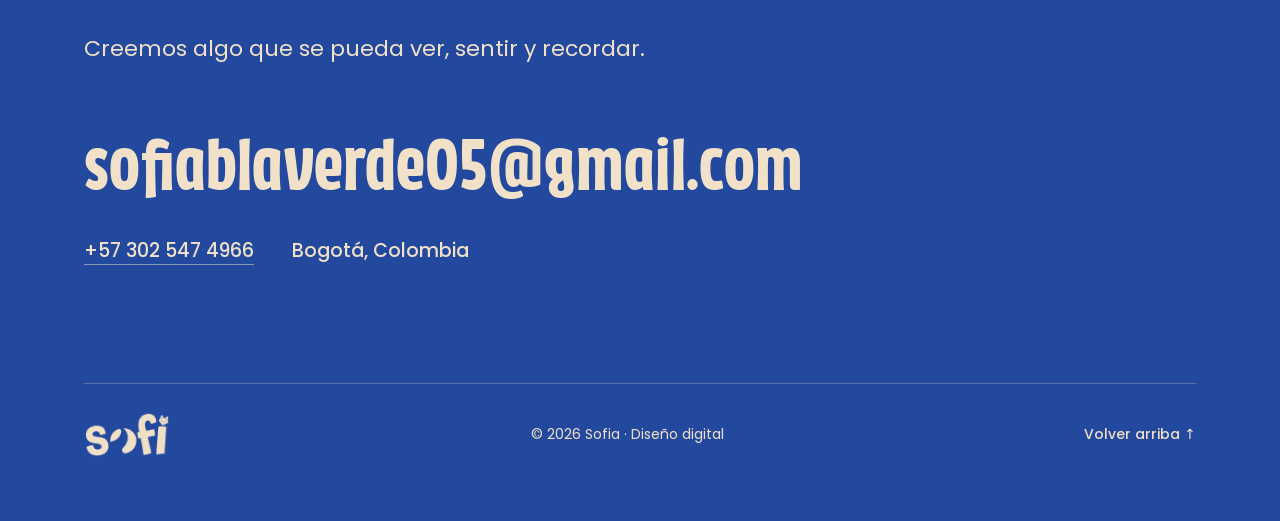
==== commit 30d9c261: "Add files via upload" ====
--- a/421co.html
+++ b/421co.html
@@ -9,6 +9,8 @@
   <meta property="og:title" content="421co · Diseño UX/UI · Sofia">
   <meta property="og:description" content="Diseño de un sitio web responsive para 421 Co., una marca colombiana de café, adaptando su identidad visual a computador y móvil para crear una experiencia">
   <meta property="og:type" content="website">
+  <link rel="preconnect" href="https://www.figma.com" crossorigin>
+  <link rel="dns-prefetch" href="https://www.figma.com">
   <link rel="icon" href="favicon.png" type="image/png">
   <link rel="preload" href="assets/fonts/caacupe-one-latin-400-normal.woff2" as="font" type="font/woff2" crossorigin>
   <link rel="preload" href="assets/fonts/poppins-latin-400-normal.woff2" as="font" type="font/woff2" crossorigin>
@@ -71,7 +73,7 @@
                 <img src="assets/img/421-laptop.webp" alt="" width="735" height="444">
                 <b>Prototipo web · 421 Co.</b>
                 <p>Sitio responsive de la marca de café. Navégalo aquí mismo.</p>
-                <button class="btn btn--cream" data-embed="https://www.figma.com/embed?embed_host=share&amp;url=https%3A%2F%2Fwww.figma.com%2Fproto%2Fc0ZNjz8MtR6UPUmFK72dy2%2F421-Co.-website%3Fnode-id%3D186-5979%26p%3Df%26t%3DfdvlXSQT6s6Xq6Gh-1%26scaling%3Dmin-zoom%26content-scaling%3Dfixed%26page-id%3D186%253A5978%26starting-point-node-id%3D186%253A5979" data-title="Prototipo web · 421 Co." data-cursor="Abrir">Abrir prototipo web <span aria-hidden="true">→</span></button>
+                <button class="btn btn--cream" data-embed="https://www.figma.com/embed?embed_host=share&amp;hide-ui=1&amp;hotspot-hints=0&amp;url=https%3A%2F%2Fwww.figma.com%2Fproto%2Fc0ZNjz8MtR6UPUmFK72dy2%2F421-Co.-website%3Fnode-id%3D186-5979%26p%3Df%26t%3DfdvlXSQT6s6Xq6Gh-1%26scaling%3Dmin-zoom%26content-scaling%3Dfixed%26page-id%3D186%253A5978%26starting-point-node-id%3D186%253A5979" data-title="Prototipo web · 421 Co." data-cursor="Abrir">Abrir prototipo web <span aria-hidden="true">→</span></button>
               </div>
             </div>
             <div class="embed__bar">
@@ -80,12 +82,12 @@
             </div>
           </div><div class="web" data-reveal><div class="web__lap" data-tilt><img src="assets/img/421-laptop.webp" alt="Sitio web de 421 Co. en portátil" width="735" height="444" loading="lazy"></div><div class="web__cards"><img src="assets/img/421-cafes.webp" alt="Página de cafés de 421 Co." width="601" height="390" loading="lazy"><img src="assets/img/421-contacto.webp" alt="Página de contacto de 421 Co." width="549" height="356" loading="lazy"><img src="assets/img/421-login.webp" alt="Página de inicio de sesión de 421 Co." width="549" height="356" loading="lazy"><img src="assets/img/421-producto.webp" alt="Página de producto de 421 Co." width="601" height="390" loading="lazy"></div></div><h3 class="subhead" style="margin-top:clamp(40px,6vw,90px)">Versión móvil</h3>
           <div class="embed-wrap">
-            <div class="embed embed--tall" id="emb-421-movil">
+            <div class="embed embed--tall embed--phone" id="emb-421-movil">
               <div class="embed__ph">
                 <img src="assets/img/421-m5.webp" alt="" width="386" height="734">
                 <b>Prototipo móvil · 421 Co.</b>
                 <p>Misma identidad adaptada a pantalla de teléfono.</p>
-                <button class="btn btn--cream" data-embed="https://www.figma.com/embed?embed_host=share&amp;url=https%3A%2F%2Fwww.figma.com%2Fproto%2Fc0ZNjz8MtR6UPUmFK72dy2%2F421-Co.-website%3Fnode-id%3D543-8947%26p%3Df%26t%3DmIkHK0VtiC75iDXG-1%26scaling%3Dscale-down%26content-scaling%3Dfixed%26page-id%3D542%253A7070%26starting-point-node-id%3D543%253A8947%26show-proto-sidebar%3D1" data-title="Prototipo móvil · 421 Co." data-cursor="Abrir">Abrir prototipo móvil <span aria-hidden="true">→</span></button>
+                <button class="btn btn--cream" data-embed="https://www.figma.com/embed?embed_host=share&amp;hide-ui=1&amp;hotspot-hints=0&amp;url=https%3A%2F%2Fwww.figma.com%2Fproto%2Fc0ZNjz8MtR6UPUmFK72dy2%2F421-Co.-website%3Fnode-id%3D543-8947%26p%3Df%26t%3DmIkHK0VtiC75iDXG-1%26scaling%3Dscale-down%26content-scaling%3Dfixed%26page-id%3D542%253A7070%26starting-point-node-id%3D543%253A8947%26show-proto-sidebar%3D1" data-title="Prototipo móvil · 421 Co." data-cursor="Abrir">Abrir prototipo móvil <span aria-hidden="true">→</span></button>
               </div>
             </div>
             <div class="embed__bar">
@@ -113,7 +115,7 @@
           <li>Bogotá, Colombia</li>
         </ul>
         <div class="contact__foot">
-          <img src="assets/img/sofi-crema.png" alt="sofi" width="372" height="197" loading="lazy">
+          <a href="index.html" class="contact__logo" aria-label="Ir al inicio" data-cursor="Inicio"><img src="assets/img/sofi-crema.png" alt="sofi" width="372" height="197" loading="lazy"></a>
           <p>© <span data-year>2026</span> Sofia · Diseño digital</p>
           <a class="top-link" href="#" onclick="window.scrollTo({top:0,behavior:'smooth'});return false" data-cursor="Subir">Volver arriba ↑</a>
         </div>
--- a/css/styles.css
+++ b/css/styles.css
@@ -436,14 +436,6 @@
 .card__t{max-width:none;font-size:clamp(30px,3.7vw,56px);bottom:clamp(46px,4.2vw,66px)}
 
 /* ---------- animación: personaje que trae las secciones ---------- */
-.towrow{position:relative;margin-bottom:clamp(14px,2vw,28px)}
-.tow{position:relative;height:clamp(120px,12vw,160px);pointer-events:none}
-.tow__rope{position:absolute;inset:0;width:100%;height:100%;overflow:visible}
-.tow__rope path{fill:none;stroke:var(--navy);stroke-width:3;stroke-linecap:round}
-.tow__rope circle{fill:var(--navy)}
-.tow__walker{position:absolute;left:0;bottom:0;width:clamp(64px,6.4vw,92px);transform-origin:50% 100%;will-change:transform}
-.js .tow__walker{opacity:0}
-@media (prefers-reduced-motion:reduce){.tow{display:none}}
 
 /* ---------- motion de cabecera de sección ---------- */
 .shero{margin:clamp(10px,2vw,24px) 0 clamp(24px,4vw,56px)}
@@ -485,8 +477,6 @@
 .card__d{position:static;display:block;margin-top:clamp(10px,1.2vw,18px);font-size:clamp(14px,1.1vw,17px)}
 .card--r .card__go{right:auto;left:clamp(16px,2vw,28px)}
 .card--r .card__n{left:auto;right:clamp(20px,2.4vw,36px)}
-.tow{height:clamp(100px,10vw,140px)}
-.tow__walker{width:clamp(54px,5.6vw,76px)}
 @media (max-width:820px){
   .card,.card--r{grid-template-columns:1fr;min-height:0}
   .card__media,.card--r .card__media{grid-column:1;grid-row:1;height:clamp(220px,64vw,320px);min-height:0}
@@ -567,3 +557,54 @@
 
 .viewer__stage{width:100%}.viewer__side .panel__intro{margin-bottom:14px}
 .meta dd .tools{display:flex;gap:10px}
+
+/* ===== v4 ===== */
+.prow{position:relative;margin-bottom:clamp(14px,2vw,28px);padding-top:clamp(70px,9vw,130px)}
+.cards{position:relative}
+.seat{position:absolute;z-index:3;bottom:calc(100% - 1px);height:auto;width:clamp(84px,calc(11vw*var(--sc,1)),190px);pointer-events:none}
+.seat--r{right:var(--ov,10%)}.seat--l{left:var(--ov,10%)}
+.js .seat{opacity:0;transform:translateY(24px);transition:opacity .7s var(--ease),transform .7s var(--ease)}
+.js .seat.is-in{opacity:1;transform:none}
+.contact__logo{display:inline-block}
+.contact__logo img{display:block}
+/* hero escritorio */
+@media (min-width:901px){
+  .hero__logo{display:none}
+  .hero__title{font-size:min(15.2vw,24vh)}
+  .hero__center{margin-top:0}
+}
+/* cursor oculto sobre prototipos */
+.no-cursor .cursor{opacity:0!important}
+/* carga de prototipos */
+.embed iframe{opacity:0;transition:opacity .5s}
+.embed.is-ready iframe{opacity:1}
+.embed__loading{position:absolute;inset:0;z-index:2;display:grid;place-content:center;justify-items:center;gap:16px;background:var(--accent,var(--navy));color:var(--cream);text-align:center;padding:24px;transition:opacity .5s}
+.embed__loading[hidden]{display:none}
+.embed.is-ready .embed__loading{opacity:0;pointer-events:none}
+.embed__spin{width:46px;height:46px;border-radius:50%;border:4px solid rgba(241,225,200,.25);border-top-color:var(--cream);animation:spin .9s linear infinite}
+.embed__loading b{font-family:var(--f-display);font-weight:400;font-size:clamp(22px,3vw,34px)}
+.embed__loading p{font-size:14px;opacity:.85;max-width:26em}
+@keyframes spin{to{transform:rotate(360deg)}}
+.embed__lock,.embed__exit{display:none}
+/* prototipo de teléfono: solo el teléfono */
+.embed--phone{background:transparent;box-shadow:none;width:min(100%,calc(var(--eh,86vh)*.47));margin-inline:auto;height:clamp(560px,86vh,860px);--eh:min(86vh,860px)}
+.embed--phone .embed__ph{background:var(--accent,var(--navy));border-radius:24px}
+.embed--phone iframe{border-radius:24px;background:transparent}
+@media (max-width:900px){.embed--phone{width:100%}}
+@media (hover:none),(pointer:coarse){
+  .embed__lock{display:grid;position:absolute;inset:0;z-index:3;place-content:center;justify-items:center;background:rgba(30,30,80,.0);border:0;color:var(--cream);font:600 14px var(--f-body);cursor:pointer}
+  .embed__lock span{background:var(--navy);padding:.8em 1.4em;border-radius:99px;box-shadow:0 8px 24px rgba(0,0,0,.25)}
+  .embed.is-active .embed__lock{display:none}
+  .embed__exit{position:absolute;z-index:4;top:10px;right:10px;background:var(--cream);color:var(--navy);border:0;border-radius:99px;padding:.6em 1.1em;font:600 13px var(--f-body);box-shadow:0 6px 18px rgba(0,0,0,.25)}
+  .embed.is-active .embed__exit{display:block}
+  .embed iframe{touch-action:pan-y}
+}
+/* móvil: cubierta de pestañas + tarjetas */
+.tabs__cover{display:none}
+@media (max-width:900px){
+  .tabs__cover{display:block;position:fixed;left:0;right:0;top:0;height:64px;background:var(--cream);z-index:29;opacity:0;pointer-events:none;transition:opacity .15s}
+  .tabs__cover.is-on{opacity:1}
+  .worklist .row,.worklist .row:last-child{border:2px solid var(--accent);border-radius:22px;padding:clamp(16px,4.5vw,24px);margin-bottom:14px;background:rgba(255,255,255,.35)}
+  .worklist .row:hover{color:inherit}
+  .worklist .row:hover::before{opacity:0}
+}
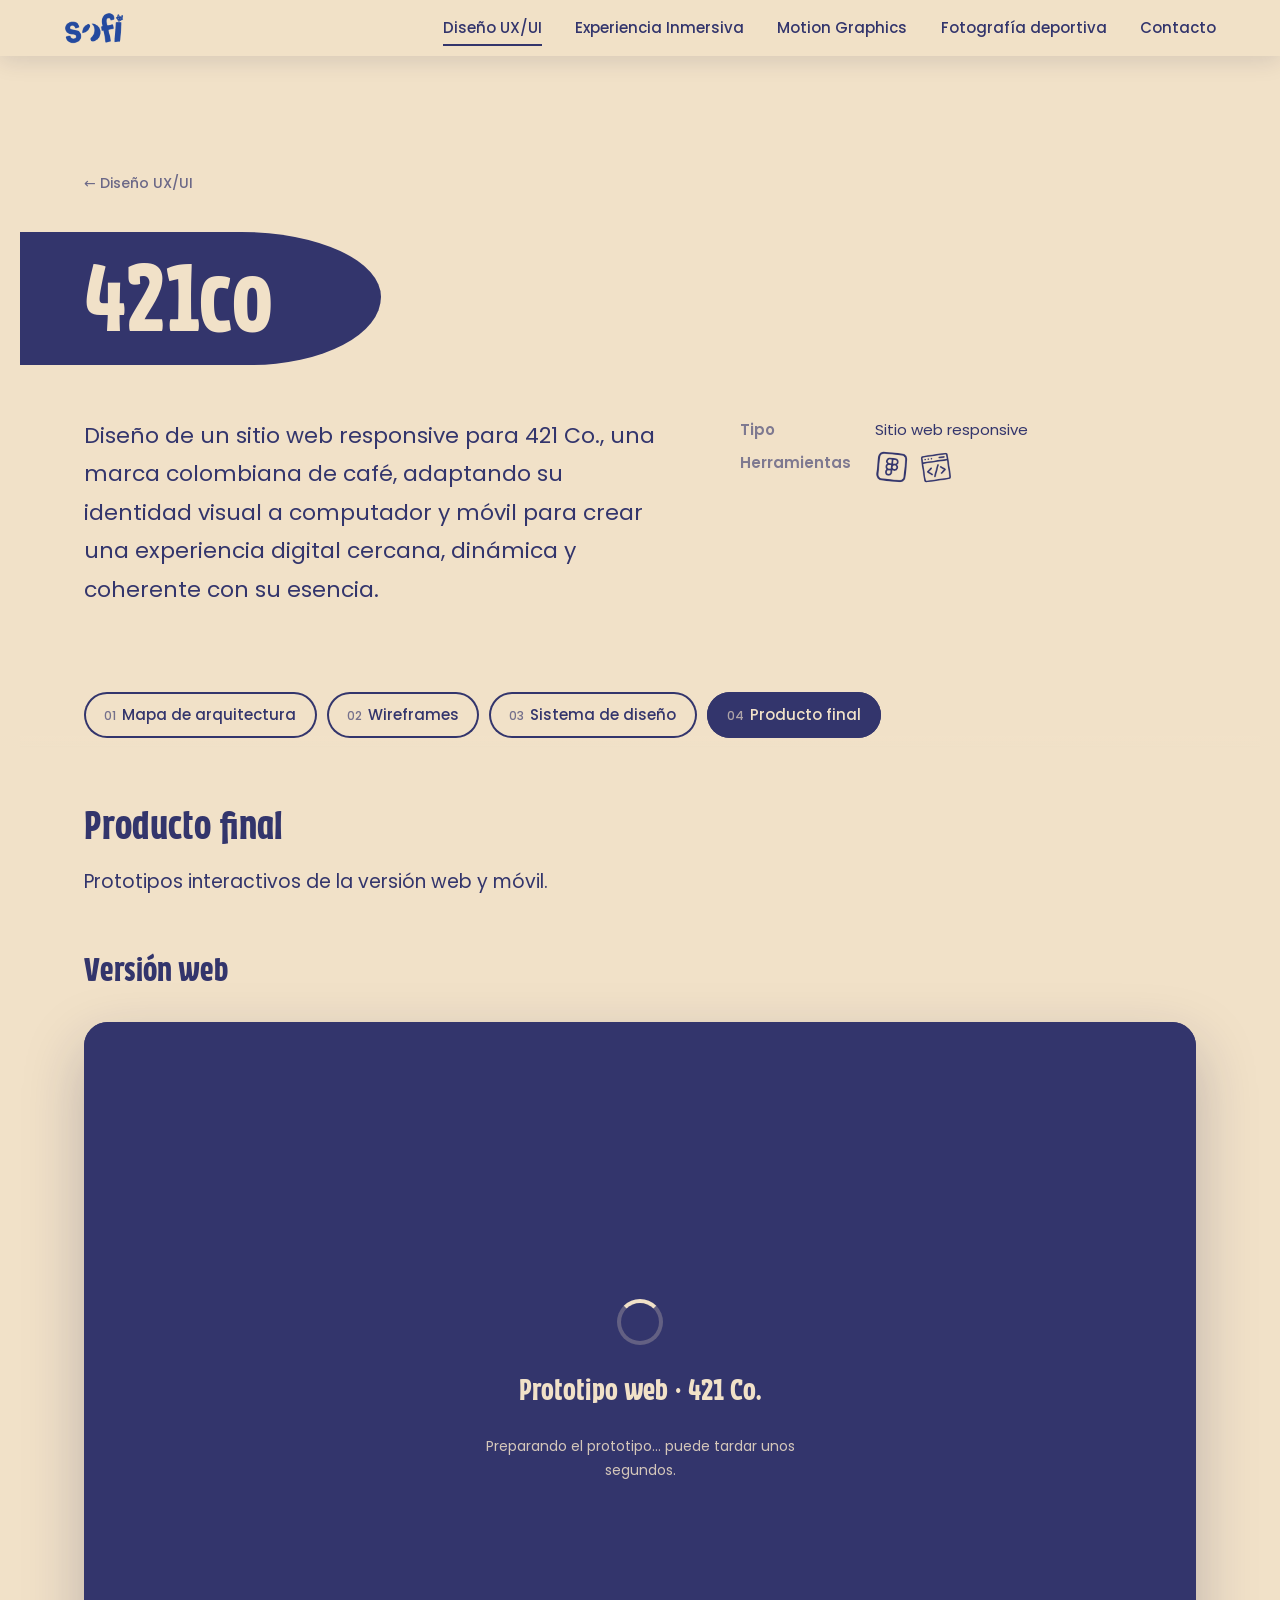
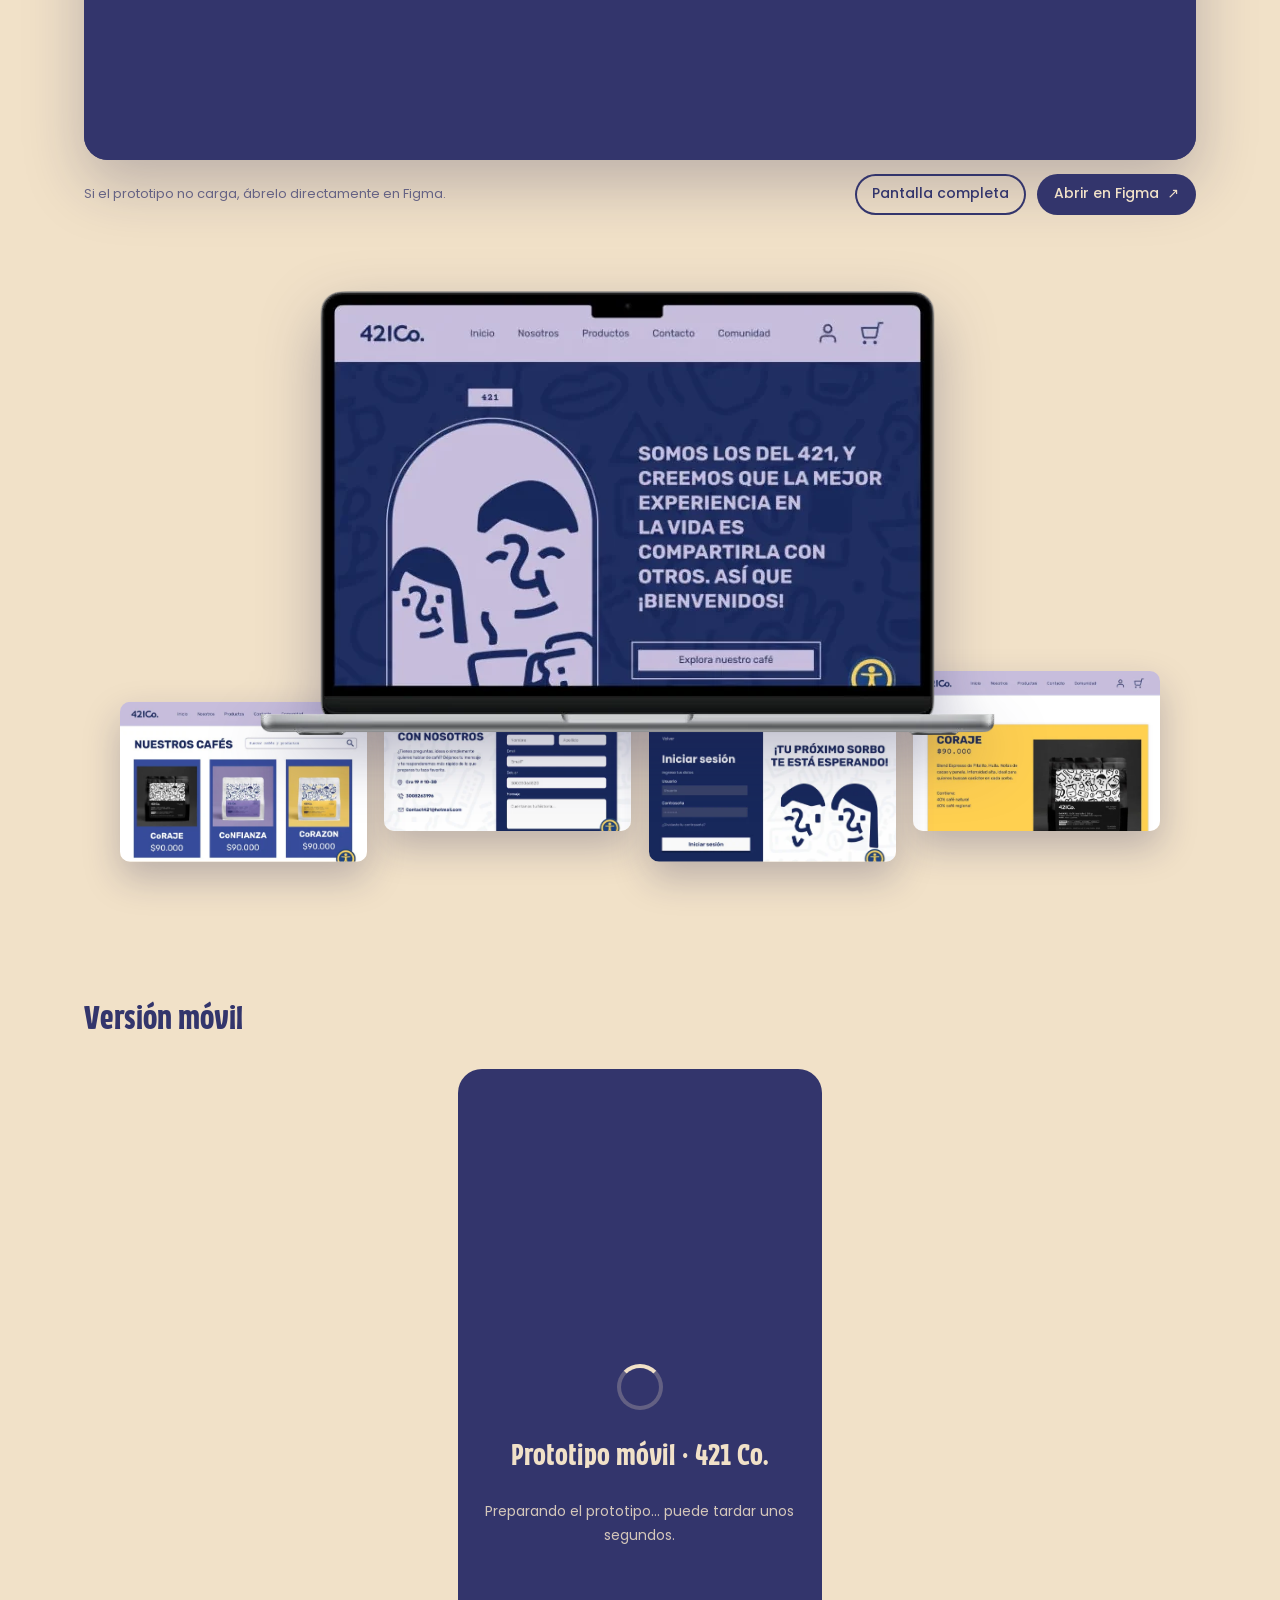
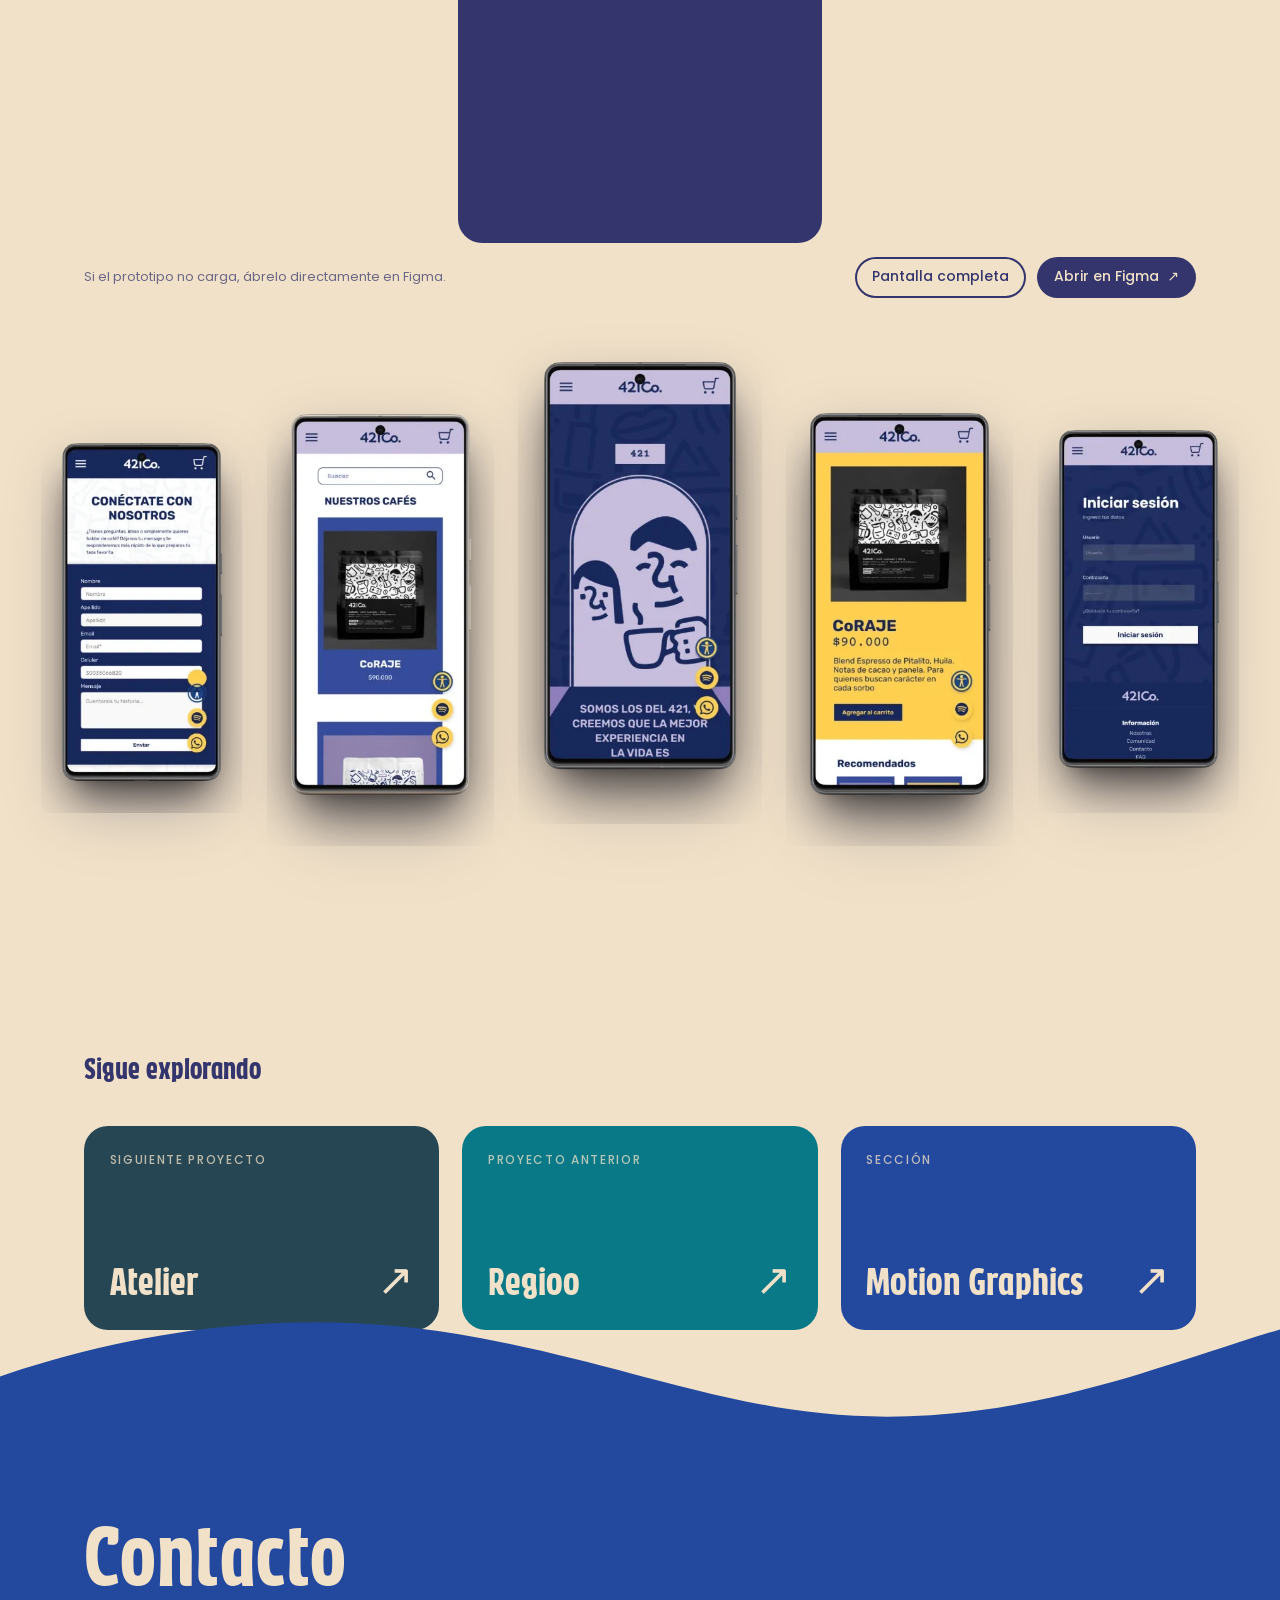
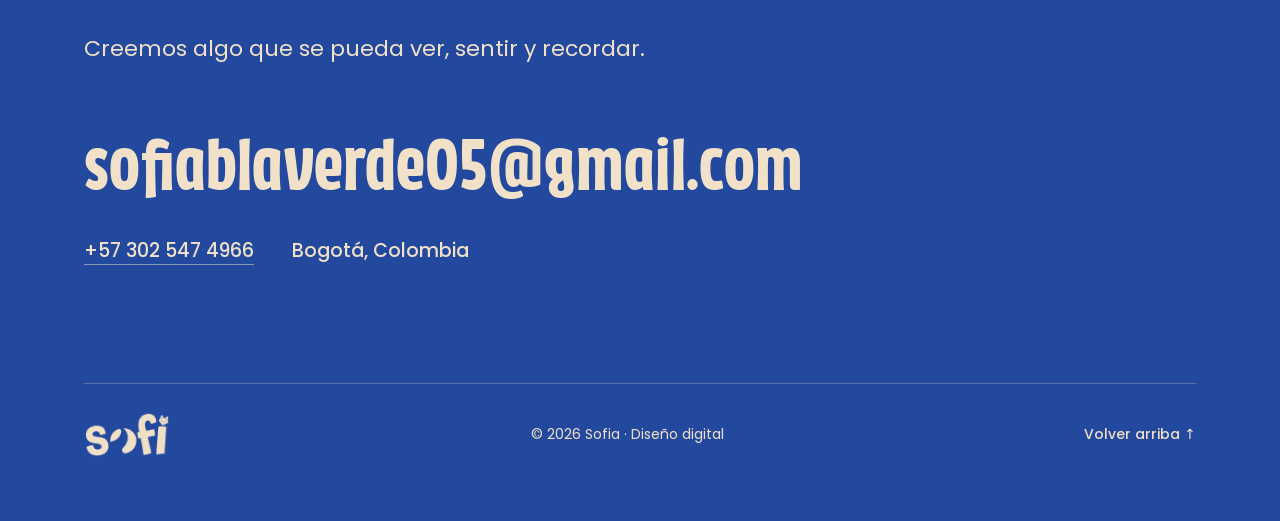
==== commit 608076ad: "Add files via upload" ====
--- a/421co.html
+++ b/421co.html
@@ -25,16 +25,16 @@
 
   <header class="top">
     <a class="top__logo" href="index.html" aria-label="Inicio"><img src="assets/img/sofi-azul.png" alt="sofi" width="372" height="197"></a>
-    <nav class="top__nav" aria-label="Principal"><a href="uxui.html" aria-current="page">Diseño UX/UI</a><a href="fotografia.html">Fotografía deportiva</a><a href="motion.html">Motion Graphics</a><a href="inmersiva.html">Experiencia Inmersiva</a><a href="index.html#contacto">Contacto</a></nav>
+    <nav class="top__nav" aria-label="Principal"><a href="uxui.html" aria-current="page">Diseño UX/UI</a><a href="inmersiva.html">Experiencia Inmersiva</a><a href="motion.html">Motion Graphics</a><a href="fotografia.html">Fotografía deportiva</a><a href="index.html#contacto">Contacto</a></nav>
     <button class="top__menu" aria-expanded="false" aria-controls="menu"><span>Menú</span><i></i></button>
   </header>
   <nav class="menu" id="menu" aria-label="Menú principal">
     <ul class="menu__list">
         <li><a href="index.html" style="--i:0"><small>00</small>Inicio</a></li>
         <li><a href="uxui.html" style="--i:1" aria-current="page"><small>01</small>Diseño UX/UI</a></li>
-        <li><a href="fotografia.html" style="--i:2"><small>02</small>Fotografía deportiva</a></li>
+        <li><a href="inmersiva.html" style="--i:2"><small>02</small>Experiencia Inmersiva</a></li>
         <li><a href="motion.html" style="--i:3"><small>03</small>Motion Graphics</a></li>
-        <li><a href="inmersiva.html" style="--i:4"><small>04</small>Experiencia Inmersiva</a></li>
+        <li><a href="fotografia.html" style="--i:4"><small>04</small>Fotografía deportiva</a></li>
         <li><a href="index.html#contacto" style="--i:5"><small>05</small>Contacto</a></li>
         </ul>
     <div class="menu__foot"><a href="mailto:sofiablaverde05@gmail.com">sofiablaverde05@gmail.com</a><span>Bogotá, Colombia</span></div>
@@ -54,17 +54,12 @@
     <section class="tabs sec--cream" data-tabs style="--accent:#33356c">
       <div class="container">
         <div class="tabs__list" role="tablist" aria-label="Proceso del proyecto"><button class="tab" role="tab" id="t-arquitectura" aria-controls="p-arquitectura" data-hash="arquitectura" aria-selected="false" tabindex="-1"><small>01</small>Mapa de arquitectura</button><button class="tab" role="tab" id="t-wireframes" aria-controls="p-wireframes" data-hash="wireframes" aria-selected="false" tabindex="-1"><small>02</small>Wireframes</button><button class="tab" role="tab" id="t-sistema" aria-controls="p-sistema" data-hash="sistema" aria-selected="false" tabindex="-1"><small>03</small>Sistema de diseño</button><button class="tab" role="tab" id="t-final" aria-controls="p-final" data-hash="final" data-default aria-selected="false" tabindex="-1"><small>04</small>Producto final</button></div>
-        <div class="tabpanel" role="tabpanel" id="p-arquitectura" aria-labelledby="t-arquitectura" hidden><div class="panel__intro"><h2>Mapa de arquitectura</h2><p>Estructura del sitio y relación entre páginas.</p></div>
-          <div class="todo-box"><b>Aquí va: el mapa de arquitectura de 421co</b><span>Sube la imagen a <code>assets/proceso/421co/</code> y pega este bloque en <code>421co.html</code> (ver README).</span></div>
-          <!-- <div class="shots"><figure class="shot shot--wide"><img src="assets/proceso/421co/ARCHIVO.webp" alt="DESCRIPCIÓN" width="1600" height="900" loading="lazy"><figcaption>Descripción breve</figcaption></figure></div> -->
+        <div class="tabpanel" role="tabpanel" id="p-arquitectura" aria-labelledby="t-arquitectura" hidden><div class="panel__intro"><h2>Mapa de arquitectura</h2><p>Estructura del sitio y relación entre páginas.</p></div><div class="dscols dscols--one"><figure class="dsf dsf--wide" data-reveal><button class="zoom" data-lightbox="arq-421" data-full="assets/proceso/421co/arquitectura.webp" data-title="Mapa de arquitectura de 421 Co." data-cursor="Ampliar" aria-label="Ampliar: Mapa de arquitectura de 421 Co."><img src="assets/proceso/421co/arquitectura.webp" alt="Mapa de arquitectura de 421 Co.: menú principal, barra de búsqueda, footer y botón flotante, con sus páginas" width="2934" height="861" loading="lazy"></button><figcaption>Mapa de arquitectura de 421 Co.</figcaption></figure></div>
         </div>
-        <div class="tabpanel" role="tabpanel" id="p-wireframes" aria-labelledby="t-wireframes" hidden><div class="panel__intro"><h2>Wireframes</h2><p>Esquemas de las páginas en web y móvil.</p></div>
-          <div class="todo-box"><b>Aquí va: los wireframes de 421co</b><span>Sube la imagen a <code>assets/proceso/421co/</code> y pega este bloque en <code>421co.html</code> (ver README).</span></div>
-          <!-- <div class="shots"><figure class="shot shot--wide"><img src="assets/proceso/421co/ARCHIVO.webp" alt="DESCRIPCIÓN" width="1600" height="900" loading="lazy"><figcaption>Descripción breve</figcaption></figure></div> -->
+        <div class="tabpanel" role="tabpanel" id="p-wireframes" aria-labelledby="t-wireframes" hidden><div class="panel__intro"><h2>Wireframes</h2><p>Esquemas de las páginas principales en versión web. Pulsa uno para verlo completo y vuelve a pulsar para acercarlo.</p></div><div class="wfgrid"><figure class="wft" data-reveal><button class="zoom" data-lightbox="wf-421" data-full="assets/proceso/421co/wf/home.webp" data-title="Home" data-cursor="Ampliar" aria-label="Ampliar wireframe: Home"><img src="assets/proceso/421co/wf/home-t.webp" alt="Wireframe de la página Home de 421 Co." width="640" height="800" loading="lazy"></button><figcaption>Home</figcaption></figure><figure class="wft" data-reveal><button class="zoom" data-lightbox="wf-421" data-full="assets/proceso/421co/wf/nosotros.webp" data-title="Nosotros" data-cursor="Ampliar" aria-label="Ampliar wireframe: Nosotros"><img src="assets/proceso/421co/wf/nosotros-t.webp" alt="Wireframe de la página Nosotros de 421 Co." width="640" height="800" loading="lazy"></button><figcaption>Nosotros</figcaption></figure><figure class="wft" data-reveal><button class="zoom" data-lightbox="wf-421" data-full="assets/proceso/421co/wf/productos.webp" data-title="Productos" data-cursor="Ampliar" aria-label="Ampliar wireframe: Productos"><img src="assets/proceso/421co/wf/productos-t.webp" alt="Wireframe de la página Productos de 421 Co." width="640" height="800" loading="lazy"></button><figcaption>Productos</figcaption></figure><figure class="wft" data-reveal><button class="zoom" data-lightbox="wf-421" data-full="assets/proceso/421co/wf/comunidad.webp" data-title="Comunidad" data-cursor="Ampliar" aria-label="Ampliar wireframe: Comunidad"><img src="assets/proceso/421co/wf/comunidad-t.webp" alt="Wireframe de la página Comunidad de 421 Co." width="640" height="800" loading="lazy"></button><figcaption>Comunidad</figcaption></figure><figure class="wft" data-reveal><button class="zoom" data-lightbox="wf-421" data-full="assets/proceso/421co/wf/eventos.webp" data-title="Eventos" data-cursor="Ampliar" aria-label="Ampliar wireframe: Eventos"><img src="assets/proceso/421co/wf/eventos-t.webp" alt="Wireframe de la página Eventos de 421 Co." width="640" height="800" loading="lazy"></button><figcaption>Eventos</figcaption></figure><figure class="wft" data-reveal><button class="zoom" data-lightbox="wf-421" data-full="assets/proceso/421co/wf/noticias.webp" data-title="Noticias" data-cursor="Ampliar" aria-label="Ampliar wireframe: Noticias"><img src="assets/proceso/421co/wf/noticias-t.webp" alt="Wireframe de la página Noticias de 421 Co." width="640" height="800" loading="lazy"></button><figcaption>Noticias</figcaption></figure><figure class="wft" data-reveal><button class="zoom" data-lightbox="wf-421" data-full="assets/proceso/421co/wf/contacto.webp" data-title="Contacto" data-cursor="Ampliar" aria-label="Ampliar wireframe: Contacto"><img src="assets/proceso/421co/wf/contacto-t.webp" alt="Wireframe de la página Contacto de 421 Co." width="640" height="765" loading="lazy"></button><figcaption>Contacto</figcaption></figure><figure class="wft" data-reveal><button class="zoom" data-lightbox="wf-421" data-full="assets/proceso/421co/wf/pasarela.webp" data-title="Pasarela de pago" data-cursor="Ampliar" aria-label="Ampliar wireframe: Pasarela de pago"><img src="assets/proceso/421co/wf/pasarela-t.webp" alt="Wireframe de la página Pasarela de pago de 421 Co." width="640" height="455" loading="lazy"></button><figcaption>Pasarela de pago</figcaption></figure></div>
         </div>
-        <div class="tabpanel" role="tabpanel" id="p-sistema" aria-labelledby="t-sistema" hidden><div class="panel__intro"><h2>Sistema de diseño</h2><p>Adaptación de la identidad de la marca al entorno digital.</p></div>
-          <div class="todo-box"><b>Aquí va: el sistema de diseño de 421co</b><span>Sube la imagen a <code>assets/proceso/421co/</code> y pega este bloque en <code>421co.html</code> (ver README).</span></div>
-          <!-- <div class="shots"><figure class="shot shot--wide"><img src="assets/proceso/421co/ARCHIVO.webp" alt="DESCRIPCIÓN" width="1600" height="900" loading="lazy"><figcaption>Descripción breve</figcaption></figure></div> -->
+        <div class="tabpanel" role="tabpanel" id="p-sistema" aria-labelledby="t-sistema" hidden><div class="panel__intro"><h2>Sistema de diseño</h2><p>Colores y tipografía del sitio de 421 Co., tomados de su prototipo.</p></div><h3 class="ech" data-reveal>Color</h3><ul class="pals" data-reveal><li class="pc" style="--c:#18275C;--t:#fff"><b>Azul</b><span>#18275C</span><small>Títulos, botones y fondos oscuros</small></li><li class="pc" style="--c:#C7BEDC;--t:#18275C"><b>Morado pastel</b><span>#C7BEDC</span><small>Barra de navegación y detalles</small></li><li class="pc" style="--c:#FFD050;--t:#18275C"><b>Amarillo</b><span>#FFD050</span><small>Novedades, botón flotante y acentos</small></li><li class="pc" style="--c:#69B984;--t:#18275C"><b>Verde</b><span>#69B984</span><small>Marcos de la comunidad</small></li><li class="pc" style="--c:#8ECAA3;--t:#18275C"><b>Verde pastel</b><span>#8ECAA3</span><small>Tarjetas de merch</small></li><li class="pc" style="--c:#1C1B1F;--t:#fff"><b>Texto</b><span>#1C1B1F</span><small>Cuerpo de texto</small></li></ul>
+          <h3 class="ech" data-reveal>Tipografía · Rubik</h3><div class="tys" data-reveal><div class="ty"><small>Título H1 · Rubik Bold · 64 / 75</small><span class="ty--h1">NUESTROS CAFÉS</span></div><div class="ty"><small>Texto de página · Rubik Regular · 24 / 36</small><span class="ty--p">El café es más que una bebida: es una experiencia que une personas.</span></div><div class="ty"><small>Botón · Rubik SemiBold · 24</small><span class="ty--bt">Explorar comunidad</span></div><div class="ty"><small>Botones pequeños · Rubik Medium · 16</small><span class="ty--bs">Ver más</span></div><div class="ty"><small>Títulos del footer · Rubik Bold · 16</small><span class="ty--f4">Información</span></div><div class="ty"><small>Texto del footer · Rubik Regular · 14</small><span class="ty--f3">Términos y condiciones</span></div></div>
         </div>
         <div class="tabpanel" role="tabpanel" id="p-final" aria-labelledby="t-final" hidden><div class="panel__intro"><h2>Producto final</h2><p>Prototipos interactivos de la versión web y móvil.</p></div><h3 class="subhead">Versión web</h3>
           <div class="embed-wrap">
--- a/css/styles.css
+++ b/css/styles.css
@@ -563,15 +563,20 @@
 .cards{position:relative}
 .seat{position:absolute;z-index:3;bottom:calc(100% - 1px);height:auto;width:clamp(84px,calc(11vw*var(--sc,1)),190px);pointer-events:none}
 .seat--r{right:var(--ov,10%)}.seat--l{left:var(--ov,10%)}
+.seat{translate:0 var(--drop,0)}
 .js .seat{opacity:0;transform:translateY(24px);transition:opacity .7s var(--ease),transform .7s var(--ease)}
-.js .seat.is-in{opacity:1;transform:none}
+.js .cards.is-in .seat{opacity:1;transform:none;transition-delay:.7s}
+.js .cards[data-reveal]{transform:translateX(var(--sx,0));transition:opacity 1.1s var(--ease),transform 1.3s var(--ease)}
+.js .cards[data-reveal].is-in{transform:none}
 .contact__logo{display:inline-block}
 .contact__logo img{display:block}
 /* hero escritorio */
 @media (min-width:901px){
+  .hero{min-height:calc(100svh + var(--wave-h))}
+  .hero__icons,.hero__wave{bottom:auto;height:100svh}
   .hero__logo{display:none}
   .hero__title{font-size:min(15.2vw,24vh)}
-  .hero__center{margin-top:0}
+  .hero__center{margin-top:calc(-1 * var(--wave-h))}
 }
 /* cursor oculto sobre prototipos */
 .no-cursor .cursor{opacity:0!important}
@@ -608,3 +613,7 @@
   .worklist .row:hover{color:inherit}
   .worklist .row:hover::before{opacity:0}
 }
+
+.embed.is-fs{position:fixed;inset:0;z-index:3000;height:100dvh;border-radius:0;width:100%!important;margin:0}
+.embed--phone.is-fs{background:#000}
+@media (hover:none),(pointer:coarse){.embed.is-fs .embed__lock{display:none}.embed.is-fs .embed__exit{display:block}}
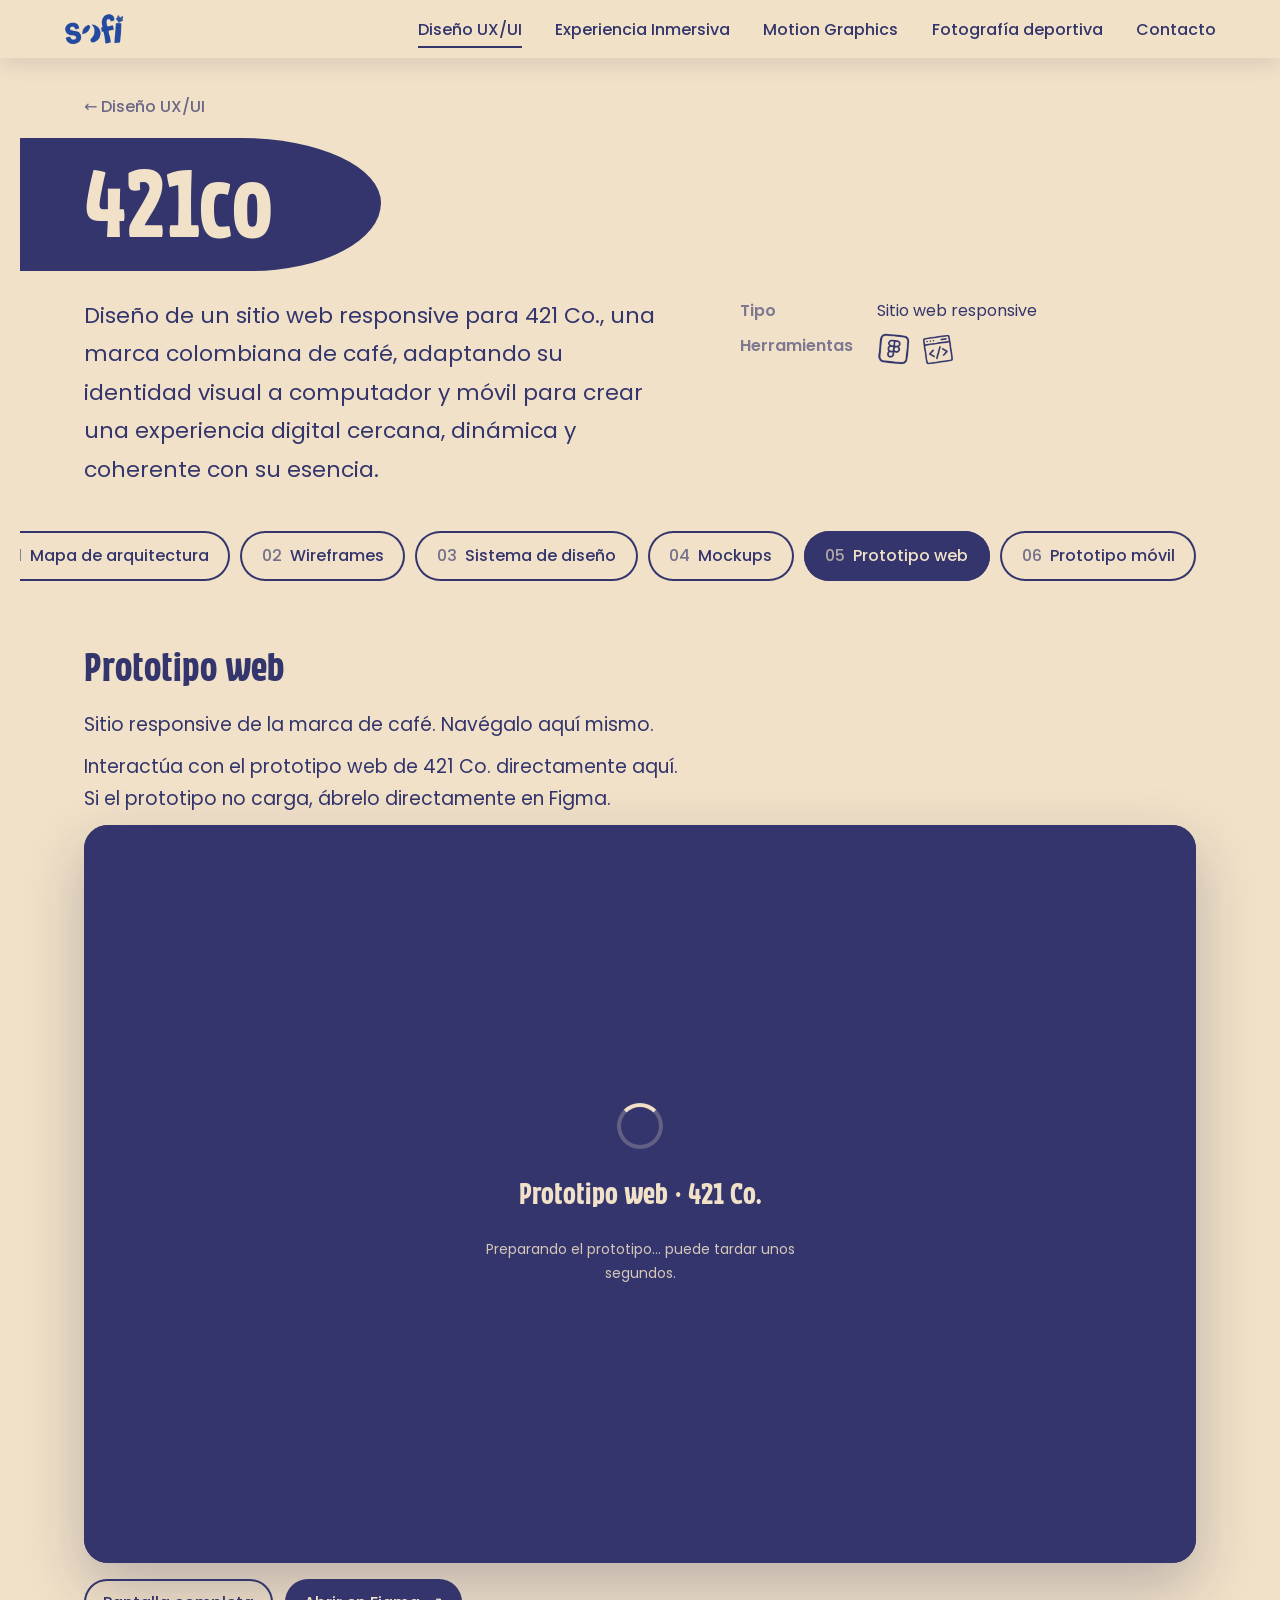
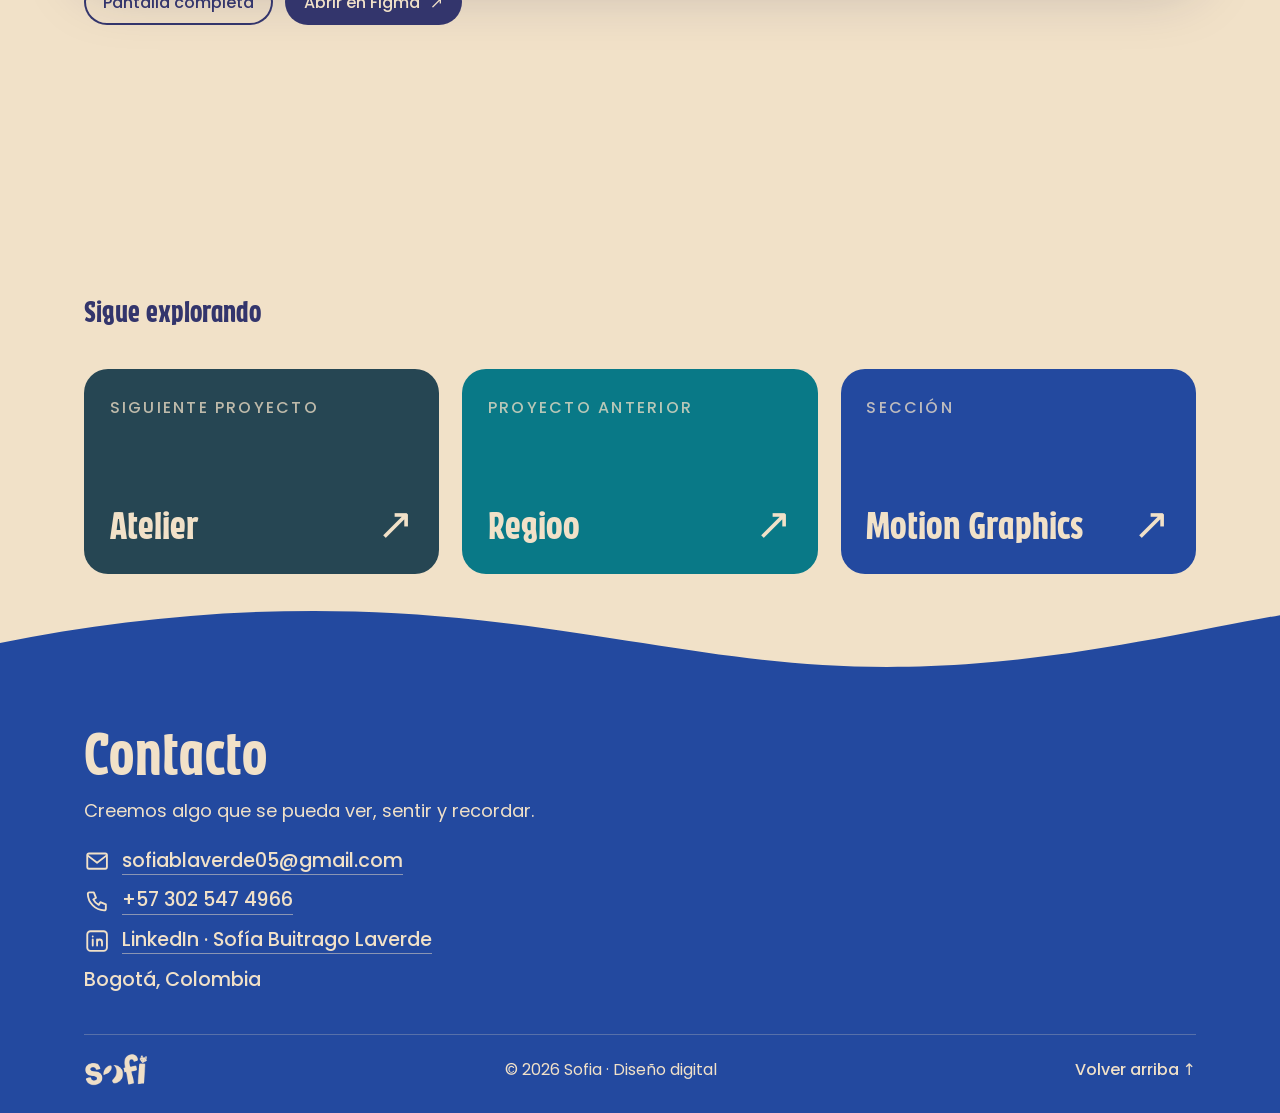
==== commit 7c01328b: "Add files via upload" ====
--- a/421co.html
+++ b/421co.html
@@ -53,7 +53,7 @@
     </header>
     <section class="tabs sec--cream" data-tabs style="--accent:#33356c">
       <div class="container">
-        <div class="tabs__list" role="tablist" aria-label="Proceso del proyecto"><button class="tab" role="tab" id="t-arquitectura" aria-controls="p-arquitectura" data-hash="arquitectura" aria-selected="false" tabindex="-1"><small>01</small>Mapa de arquitectura</button><button class="tab" role="tab" id="t-wireframes" aria-controls="p-wireframes" data-hash="wireframes" aria-selected="false" tabindex="-1"><small>02</small>Wireframes</button><button class="tab" role="tab" id="t-sistema" aria-controls="p-sistema" data-hash="sistema" aria-selected="false" tabindex="-1"><small>03</small>Sistema de diseño</button><button class="tab" role="tab" id="t-final" aria-controls="p-final" data-hash="final" data-default aria-selected="false" tabindex="-1"><small>04</small>Producto final</button></div>
+        <div class="tabs__list" role="tablist" aria-label="Proceso del proyecto"><button class="tab" role="tab" id="t-arquitectura" aria-controls="p-arquitectura" data-hash="arquitectura" aria-selected="false" tabindex="-1"><small>01</small>Mapa de arquitectura</button><button class="tab" role="tab" id="t-wireframes" aria-controls="p-wireframes" data-hash="wireframes" aria-selected="false" tabindex="-1"><small>02</small>Wireframes</button><button class="tab" role="tab" id="t-sistema" aria-controls="p-sistema" data-hash="sistema" aria-selected="false" tabindex="-1"><small>03</small>Sistema de diseño</button><button class="tab" role="tab" id="t-mockups" aria-controls="p-mockups" data-hash="mockups" aria-selected="false" tabindex="-1"><small>04</small>Mockups</button><button class="tab" role="tab" id="t-prototipo-web" aria-controls="p-prototipo-web" data-hash="prototipo-web" data-default aria-selected="false" tabindex="-1"><small>05</small>Prototipo web</button><button class="tab" role="tab" id="t-prototipo-movil" aria-controls="p-prototipo-movil" data-hash="prototipo-movil" aria-selected="false" tabindex="-1"><small>06</small>Prototipo móvil</button></div>
         <div class="tabpanel" role="tabpanel" id="p-arquitectura" aria-labelledby="t-arquitectura" hidden><div class="panel__intro"><h2>Mapa de arquitectura</h2><p>Estructura del sitio y relación entre páginas.</p></div><div class="dscols dscols--one"><figure class="dsf dsf--wide" data-reveal><button class="zoom" data-lightbox="arq-421" data-full="assets/proceso/421co/arquitectura.webp" data-title="Mapa de arquitectura de 421 Co." data-cursor="Ampliar" aria-label="Ampliar: Mapa de arquitectura de 421 Co."><img src="assets/proceso/421co/arquitectura.webp" alt="Mapa de arquitectura de 421 Co.: menú principal, barra de búsqueda, footer y botón flotante, con sus páginas" width="2934" height="861" loading="lazy"></button><figcaption>Mapa de arquitectura de 421 Co.</figcaption></figure></div>
         </div>
         <div class="tabpanel" role="tabpanel" id="p-wireframes" aria-labelledby="t-wireframes" hidden><div class="panel__intro"><h2>Wireframes</h2><p>Esquemas de las páginas principales en versión web. Pulsa uno para verlo completo y vuelve a pulsar para acercarlo.</p></div><div class="wfgrid"><figure class="wft" data-reveal><button class="zoom" data-lightbox="wf-421" data-full="assets/proceso/421co/wf/home.webp" data-title="Home" data-cursor="Ampliar" aria-label="Ampliar wireframe: Home"><img src="assets/proceso/421co/wf/home-t.webp" alt="Wireframe de la página Home de 421 Co." width="640" height="800" loading="lazy"></button><figcaption>Home</figcaption></figure><figure class="wft" data-reveal><button class="zoom" data-lightbox="wf-421" data-full="assets/proceso/421co/wf/nosotros.webp" data-title="Nosotros" data-cursor="Ampliar" aria-label="Ampliar wireframe: Nosotros"><img src="assets/proceso/421co/wf/nosotros-t.webp" alt="Wireframe de la página Nosotros de 421 Co." width="640" height="800" loading="lazy"></button><figcaption>Nosotros</figcaption></figure><figure class="wft" data-reveal><button class="zoom" data-lightbox="wf-421" data-full="assets/proceso/421co/wf/productos.webp" data-title="Productos" data-cursor="Ampliar" aria-label="Ampliar wireframe: Productos"><img src="assets/proceso/421co/wf/productos-t.webp" alt="Wireframe de la página Productos de 421 Co." width="640" height="800" loading="lazy"></button><figcaption>Productos</figcaption></figure><figure class="wft" data-reveal><button class="zoom" data-lightbox="wf-421" data-full="assets/proceso/421co/wf/comunidad.webp" data-title="Comunidad" data-cursor="Ampliar" aria-label="Ampliar wireframe: Comunidad"><img src="assets/proceso/421co/wf/comunidad-t.webp" alt="Wireframe de la página Comunidad de 421 Co." width="640" height="800" loading="lazy"></button><figcaption>Comunidad</figcaption></figure><figure class="wft" data-reveal><button class="zoom" data-lightbox="wf-421" data-full="assets/proceso/421co/wf/eventos.webp" data-title="Eventos" data-cursor="Ampliar" aria-label="Ampliar wireframe: Eventos"><img src="assets/proceso/421co/wf/eventos-t.webp" alt="Wireframe de la página Eventos de 421 Co." width="640" height="800" loading="lazy"></button><figcaption>Eventos</figcaption></figure><figure class="wft" data-reveal><button class="zoom" data-lightbox="wf-421" data-full="assets/proceso/421co/wf/noticias.webp" data-title="Noticias" data-cursor="Ampliar" aria-label="Ampliar wireframe: Noticias"><img src="assets/proceso/421co/wf/noticias-t.webp" alt="Wireframe de la página Noticias de 421 Co." width="640" height="800" loading="lazy"></button><figcaption>Noticias</figcaption></figure><figure class="wft" data-reveal><button class="zoom" data-lightbox="wf-421" data-full="assets/proceso/421co/wf/contacto.webp" data-title="Contacto" data-cursor="Ampliar" aria-label="Ampliar wireframe: Contacto"><img src="assets/proceso/421co/wf/contacto-t.webp" alt="Wireframe de la página Contacto de 421 Co." width="640" height="765" loading="lazy"></button><figcaption>Contacto</figcaption></figure><figure class="wft" data-reveal><button class="zoom" data-lightbox="wf-421" data-full="assets/proceso/421co/wf/pasarela.webp" data-title="Pasarela de pago" data-cursor="Ampliar" aria-label="Ampliar wireframe: Pasarela de pago"><img src="assets/proceso/421co/wf/pasarela-t.webp" alt="Wireframe de la página Pasarela de pago de 421 Co." width="640" height="455" loading="lazy"></button><figcaption>Pasarela de pago</figcaption></figure></div>
@@ -61,8 +61,8 @@
         <div class="tabpanel" role="tabpanel" id="p-sistema" aria-labelledby="t-sistema" hidden><div class="panel__intro"><h2>Sistema de diseño</h2><p>Colores y tipografía del sitio de 421 Co., tomados de su prototipo.</p></div><h3 class="ech" data-reveal>Color</h3><ul class="pals" data-reveal><li class="pc" style="--c:#18275C;--t:#fff"><b>Azul</b><span>#18275C</span><small>Títulos, botones y fondos oscuros</small></li><li class="pc" style="--c:#C7BEDC;--t:#18275C"><b>Morado pastel</b><span>#C7BEDC</span><small>Barra de navegación y detalles</small></li><li class="pc" style="--c:#FFD050;--t:#18275C"><b>Amarillo</b><span>#FFD050</span><small>Novedades, botón flotante y acentos</small></li><li class="pc" style="--c:#69B984;--t:#18275C"><b>Verde</b><span>#69B984</span><small>Marcos de la comunidad</small></li><li class="pc" style="--c:#8ECAA3;--t:#18275C"><b>Verde pastel</b><span>#8ECAA3</span><small>Tarjetas de merch</small></li><li class="pc" style="--c:#1C1B1F;--t:#fff"><b>Texto</b><span>#1C1B1F</span><small>Cuerpo de texto</small></li></ul>
           <h3 class="ech" data-reveal>Tipografía · Rubik</h3><div class="tys" data-reveal><div class="ty"><small>Título H1 · Rubik Bold · 64 / 75</small><span class="ty--h1">NUESTROS CAFÉS</span></div><div class="ty"><small>Texto de página · Rubik Regular · 24 / 36</small><span class="ty--p">El café es más que una bebida: es una experiencia que une personas.</span></div><div class="ty"><small>Botón · Rubik SemiBold · 24</small><span class="ty--bt">Explorar comunidad</span></div><div class="ty"><small>Botones pequeños · Rubik Medium · 16</small><span class="ty--bs">Ver más</span></div><div class="ty"><small>Títulos del footer · Rubik Bold · 16</small><span class="ty--f4">Información</span></div><div class="ty"><small>Texto del footer · Rubik Regular · 14</small><span class="ty--f3">Términos y condiciones</span></div></div>
         </div>
-        <div class="tabpanel" role="tabpanel" id="p-final" aria-labelledby="t-final" hidden><div class="panel__intro"><h2>Producto final</h2><p>Prototipos interactivos de la versión web y móvil.</p></div><h3 class="subhead">Versión web</h3>
-          <div class="embed-wrap">
+        <div class="tabpanel" role="tabpanel" id="p-mockups" aria-labelledby="t-mockups" hidden><div class="panel__intro"><h2>Mockups</h2><p>Cómo se ve el sitio de 421 Co. en computador y en teléfono.</p></div><h3 class="subhead">Versión web</h3><div class="web" data-reveal><div class="web__lap" data-tilt><img src="assets/img/421-laptop.webp" alt="Sitio web de 421 Co. en portátil" width="735" height="444" loading="lazy"></div><div class="web__cards"><img src="assets/img/421-cafes.webp" alt="Página de cafés de 421 Co." width="601" height="390" loading="lazy"><img src="assets/img/421-contacto.webp" alt="Página de contacto de 421 Co." width="549" height="356" loading="lazy"><img src="assets/img/421-login.webp" alt="Página de inicio de sesión de 421 Co." width="549" height="356" loading="lazy"><img src="assets/img/421-producto.webp" alt="Página de producto de 421 Co." width="601" height="390" loading="lazy"></div></div><h3 class="subhead" style="margin-top:clamp(40px,6vw,90px)">Versión móvil</h3><div class="phones" data-parallax data-reveal aria-label="Pantallas móviles del sitio de 421 Co."><div class="ph" style="--w:18.3%;--lift:3%" data-depth="0.35"><img src="assets/img/421-m2.webp" alt="Pantalla móvil &#x27;Conéctate con nosotros&#x27; con formulario de contacto" width="319" height="586" loading="lazy"></div><div class="ph" style="--w:20.7%;--lift:0%" data-depth="0.6"><img src="assets/img/421-m3.webp" alt="Pantalla móvil &#x27;Nuestros cafés&#x27; con productos" width="362" height="687" loading="lazy"></div><div class="ph" style="--w:22.1%;--lift:2%" data-depth="0.9"><img src="assets/img/421-m5.webp" alt="Pantalla móvil de inicio: &#x27;Somos los del 421&#x27;" width="386" height="734" loading="lazy"></div><div class="ph" style="--w:20.7%;--lift:0%" data-depth="0.6"><img src="assets/img/421-m4.webp" alt="Pantalla móvil de producto &#x27;Coraje&#x27;, café en fondo amarillo" width="361" height="687" loading="lazy"></div><div class="ph" style="--w:18.3%;--lift:3%" data-depth="0.35"><img src="assets/img/421-m1.webp" alt="Pantalla móvil de inicio de sesión" width="319" height="607" loading="lazy"></div></div></div>
+        <div class="tabpanel" role="tabpanel" id="p-prototipo-web" aria-labelledby="t-prototipo-web" hidden><div class="panel__intro"><h2>Prototipo web</h2><p>Sitio responsive de la marca de café. Navégalo aquí mismo.</p></div><div class="embed-wrap">
             <div class="embed " id="emb-421-web">
               <div class="embed__ph">
                 <img src="assets/img/421-laptop.webp" alt="" width="735" height="444">
@@ -72,25 +72,22 @@
               </div>
             </div>
             <div class="embed__bar">
-              <span class="note" style="margin:0">Si el prototipo no carga, ábrelo directamente en Figma.</span>
+              <div class="embed__txt"><p>Interactúa con el prototipo web de 421 Co. directamente aquí.</p><p>Si el prototipo no carga, ábrelo directamente en Figma.</p></div>
               <span class="btn-row"><button class="btn btn--ghost" data-fs="emb-421-web">Pantalla completa</button><a class="btn" href="https://www.figma.com/proto/c0ZNjz8MtR6UPUmFK72dy2/421-Co.-website?node-id=186-5979&amp;p=f&amp;t=fdvlXSQT6s6Xq6Gh-1&amp;scaling=min-zoom&amp;content-scaling=fixed&amp;page-id=186%3A5978&amp;starting-point-node-id=186%3A5979" target="_blank" rel="noopener">Abrir en Figma <span aria-hidden="true">↗</span></a></span>
             </div>
-          </div><div class="web" data-reveal><div class="web__lap" data-tilt><img src="assets/img/421-laptop.webp" alt="Sitio web de 421 Co. en portátil" width="735" height="444" loading="lazy"></div><div class="web__cards"><img src="assets/img/421-cafes.webp" alt="Página de cafés de 421 Co." width="601" height="390" loading="lazy"><img src="assets/img/421-contacto.webp" alt="Página de contacto de 421 Co." width="549" height="356" loading="lazy"><img src="assets/img/421-login.webp" alt="Página de inicio de sesión de 421 Co." width="549" height="356" loading="lazy"><img src="assets/img/421-producto.webp" alt="Página de producto de 421 Co." width="601" height="390" loading="lazy"></div></div><h3 class="subhead" style="margin-top:clamp(40px,6vw,90px)">Versión móvil</h3>
-          <div class="embed-wrap">
-            <div class="embed embed--tall embed--phone" id="emb-421-movil">
+          </div></div>
+        <div class="tabpanel" role="tabpanel" id="p-prototipo-movil" aria-labelledby="t-prototipo-movil" hidden><div class="panel__intro"><h2>Prototipo móvil</h2><p>Misma identidad adaptada a pantalla de teléfono.</p></div><div class="psplit"><div class="psplit__media"><div class="embed embed--tall embed--phone" id="emb-421-movil">
               <div class="embed__ph">
                 <img src="assets/img/421-m5.webp" alt="" width="386" height="734">
                 <b>Prototipo móvil · 421 Co.</b>
                 <p>Misma identidad adaptada a pantalla de teléfono.</p>
                 <button class="btn btn--cream" data-embed="https://www.figma.com/embed?embed_host=share&amp;hide-ui=1&amp;hotspot-hints=0&amp;url=https%3A%2F%2Fwww.figma.com%2Fproto%2Fc0ZNjz8MtR6UPUmFK72dy2%2F421-Co.-website%3Fnode-id%3D543-8947%26p%3Df%26t%3DmIkHK0VtiC75iDXG-1%26scaling%3Dscale-down%26content-scaling%3Dfixed%26page-id%3D542%253A7070%26starting-point-node-id%3D543%253A8947%26show-proto-sidebar%3D1" data-title="Prototipo móvil · 421 Co." data-cursor="Abrir">Abrir prototipo móvil <span aria-hidden="true">→</span></button>
               </div>
-            </div>
-            <div class="embed__bar">
-              <span class="note" style="margin:0">Si el prototipo no carga, ábrelo directamente en Figma.</span>
+            </div></div><div class="psplit__side"><h3 class="subhead">421 Co. en el teléfono</h3><p class="psplit__txt">Interactúa con el prototipo móvil de 421 Co. directamente aquí, como si lo usaras en tu teléfono.</p>
+              <p class="psplit__txt">Si el prototipo no carga, ábrelo directamente en Figma.</p>
+            <div class="psplit__act">
               <span class="btn-row"><button class="btn btn--ghost" data-fs="emb-421-movil">Pantalla completa</button><a class="btn" href="https://www.figma.com/proto/c0ZNjz8MtR6UPUmFK72dy2/421-Co.-website?node-id=543-8947&amp;p=f&amp;t=mIkHK0VtiC75iDXG-1&amp;scaling=scale-down&amp;content-scaling=fixed&amp;page-id=542%3A7070&amp;starting-point-node-id=543%3A8947&amp;show-proto-sidebar=1" target="_blank" rel="noopener">Abrir en Figma <span aria-hidden="true">↗</span></a></span>
-            </div>
-          </div><div class="phones" data-parallax data-reveal aria-label="Pantallas móviles del sitio de 421 Co."><div class="ph" style="--w:18.3%;--lift:3%" data-depth="0.35"><img src="assets/img/421-m2.webp" alt="Pantalla móvil &#x27;Conéctate con nosotros&#x27; con formulario de contacto" width="319" height="586" loading="lazy"></div><div class="ph" style="--w:20.7%;--lift:0%" data-depth="0.6"><img src="assets/img/421-m3.webp" alt="Pantalla móvil &#x27;Nuestros cafés&#x27; con productos" width="362" height="687" loading="lazy"></div><div class="ph" style="--w:22.1%;--lift:2%" data-depth="0.9"><img src="assets/img/421-m5.webp" alt="Pantalla móvil de inicio: &#x27;Somos los del 421&#x27;" width="386" height="734" loading="lazy"></div><div class="ph" style="--w:20.7%;--lift:0%" data-depth="0.6"><img src="assets/img/421-m4.webp" alt="Pantalla móvil de producto &#x27;Coraje&#x27;, café en fondo amarillo" width="361" height="687" loading="lazy"></div><div class="ph" style="--w:18.3%;--lift:3%" data-depth="0.35"><img src="assets/img/421-m1.webp" alt="Pantalla móvil de inicio de sesión" width="319" height="607" loading="lazy"></div></div>
-        </div>
+            </div></div></div></div>
       </div>
     </section>
 
@@ -104,10 +101,11 @@
       <div class="container">
         <h2 class="h-xl" data-reveal>Contacto</h2>
         <p class="lead" data-reveal>Creemos algo que se pueda ver, sentir y recordar.</p>
-        <a class="contact__mail" href="mailto:sofiablaverde05@gmail.com" data-cursor="Escribir" data-reveal>sofiablaverde05@gmail.com</a>
-        <ul class="contact__meta" data-reveal>
-          <li><a href="tel:+573025474966">+57 302 547 4966</a></li>
-          <li>Bogotá, Colombia</li>
+        <ul class="contact__list" data-reveal>
+          <li><svg class="ci" viewBox="0 0 24 24" aria-hidden="true"><path d="M3 6.5A1.5 1.5 0 0 1 4.5 5h15A1.5 1.5 0 0 1 21 6.5v11a1.5 1.5 0 0 1-1.5 1.5h-15A1.5 1.5 0 0 1 3 17.5z"/><path d="m3.5 7 8.5 6.5L20.5 7"/></svg><a href="mailto:sofiablaverde05@gmail.com" data-cursor="Escribir">sofiablaverde05@gmail.com</a></li>
+          <li><svg class="ci" viewBox="0 0 24 24" aria-hidden="true"><path d="M5 4h4l2 5-2.5 1.5a11 11 0 0 0 5 5L15 13l5 2v4a1.5 1.5 0 0 1-1.5 1.5A15.5 15.5 0 0 1 3.5 5.5 1.5 1.5 0 0 1 5 4z"/></svg><a href="tel:+573025474966" data-cursor="Llamar">+57 302 547 4966</a></li>
+          <li><svg class="ci" viewBox="0 0 24 24" aria-hidden="true"><rect x="3" y="3" width="18" height="18" rx="3"/><path d="M8 10.5V16M8 7.8v.1M12 16v-5.5M12 13c0-1.7 1-2.5 2.3-2.5S16.5 11.3 16.5 13v3"/></svg><a href="https://www.linkedin.com/in/sofia-buitrago-laverde-144000360" target="_blank" rel="noopener" data-cursor="LinkedIn">LinkedIn · Sofía Buitrago Laverde</a></li>
+          <li class="contact__city">Bogotá, Colombia</li>
         </ul>
         <div class="contact__foot">
           <a href="index.html" class="contact__logo" aria-label="Ir al inicio" data-cursor="Inicio"><img src="assets/img/sofi-crema.png" alt="sofi" width="372" height="197" loading="lazy"></a>
--- a/css/styles.css
+++ b/css/styles.css
@@ -617,3 +617,283 @@
 .embed.is-fs{position:fixed;inset:0;z-index:3000;height:100dvh;border-radius:0;width:100%!important;margin:0}
 .embed--phone.is-fs{background:#000}
 @media (hover:none),(pointer:coarse){.embed.is-fs .embed__lock{display:none}.embed.is-fs .embed__exit{display:block}}
+
+.seat--flip{scale:-1 1}
+
+/* v4.2 sistema de diseño / mapas */
+.dscols{columns:2;column-gap:clamp(14px,2vw,28px)}
+.dscols--one{columns:1}
+.dsf{break-inside:avoid;margin:0 0 clamp(14px,2vw,28px);border-radius:16px;overflow:hidden;background:#fff;box-shadow:0 12px 30px rgba(30,30,80,.15)}
+.dsf .zoom{display:block;width:100%}
+.dsf img{width:100%;height:auto}
+.dsf figcaption{padding:10px 14px;font-size:13px;background:var(--cream)}
+.dspair{display:grid;grid-template-columns:1fr 1fr;gap:clamp(14px,2vw,28px);align-items:start}
+.dspair .dsf{margin:0 0 clamp(14px,2vw,28px)}
+.lb__img{cursor:zoom-in}
+.lb.is-zoom .lb__img{cursor:zoom-out;max-height:none;max-width:none;width:auto}
+.lb.is-zoom .lb__fig{overflow:auto;max-height:90vh;justify-items:start;transform:none;-webkit-overflow-scrolling:touch}
+@media (max-width:760px){.dscols{columns:1}.dspair{grid-template-columns:1fr}}
+
+/* v4.3 wireframes 421co */
+.wfgrid{align-items:start;display:grid;grid-template-columns:repeat(4,1fr);gap:clamp(12px,1.6vw,22px)}
+.wft{margin:0;border-radius:14px;overflow:hidden;background:#fff;box-shadow:0 10px 26px rgba(30,30,80,.14);transition:transform .4s var(--ease)}
+.wft:hover{transform:translateY(-4px)}
+.wft .zoom{display:block;width:100%}
+.wft img{width:100%;height:auto;display:block}
+.wft figcaption{padding:9px 12px;font-size:13px;background:var(--cream)}
+@media (max-width:980px){.wfgrid{grid-template-columns:repeat(3,1fr)}}
+@media (max-width:640px){.wfgrid{grid-template-columns:repeat(2,1fr)}}
+
+/* v4.4 entrecruzados */
+.ecpair{display:grid;grid-template-columns:1fr 1fr;gap:clamp(12px,1.6vw,22px);margin:clamp(18px,2.4vw,32px) 0}
+.ecgrid3{display:grid;grid-template-columns:repeat(3,1fr);gap:clamp(12px,1.6vw,22px);margin:clamp(18px,2.4vw,32px) 0}
+.ecbox{background:var(--cream);border-radius:18px;padding:clamp(18px,2vw,28px);border:1.5px solid rgba(35,73,159,.14)}
+.ecbox--b{background:#23499f;color:var(--cream);border-color:transparent}
+.ecbox__k{display:block;font:600 12px var(--f-body);letter-spacing:.14em;text-transform:uppercase;opacity:.75;margin-bottom:.7em}
+.ecbox h4{font:400 clamp(20px,2vw,26px)/1.15 var(--f-display);margin:0 0 .4em}
+.ecbox p{margin:0;font-size:15px;line-height:1.6}
+.ecq{font:400 clamp(26px,3.6vw,48px)/1.15 var(--f-display);color:#23499f;text-align:center;margin:clamp(28px,4vw,56px) auto;max-width:18ch}
+.ech{font:400 clamp(24px,2.6vw,34px)/1.1 var(--f-display);color:var(--navy);margin:clamp(28px,4vw,52px) 0 .5em}
+.ecl{margin:0;padding-left:1.2em;display:grid;gap:.55em;font-size:14.5px;line-height:1.5}
+.ecmas{columns:3;column-gap:clamp(12px,1.8vw,26px)}
+.dsf--wide{max-width:100%}
+.zones{display:grid;grid-template-columns:repeat(10,1fr);gap:6px;list-style:none;margin:0 0 10px;padding:0}
+.zc{border-radius:12px;padding:8px 4px;text-align:center;color:#fff;display:grid;gap:2px;font-size:11px;line-height:1.15}
+.zc b{font:400 22px var(--f-display)}
+.zc--tr{background:#2f8a4f}.zc--fr{background:#1f63c6}.zc--ca{background:#d1303b}
+.zones__k{display:flex;flex-wrap:wrap;gap:6px 16px;font-size:13px;margin:0 0 clamp(20px,3vw,36px);align-items:center}
+.zones__k i{display:inline-block;width:12px;height:12px;border-radius:50%;margin-right:6px;vertical-align:-1px}
+.stops{display:grid;gap:clamp(14px,2vw,26px)}
+.stop{background:var(--cream);border-radius:20px;padding:clamp(16px,2.2vw,30px);border:1.5px solid rgba(35,73,159,.14)}
+.stop__head{display:flex;align-items:center;gap:14px;margin-bottom:10px}
+.stop__n{flex:none;width:46px;height:46px;border-radius:50%;display:grid;place-items:center;color:#fff;font:400 24px var(--f-display);background:#23499f}
+.stop--tr .stop__n{background:#2f8a4f}.stop--fr .stop__n{background:#1f63c6}.stop--ca .stop__n{background:#d1303b}
+.stop__head h3{font:400 clamp(22px,2.4vw,30px)/1.1 var(--f-display);margin:0;color:var(--navy)}
+.stop__head p{margin:2px 0 0;font-size:14px;opacity:.75}
+.stop__z{margin-left:auto;font:600 11px var(--f-body);letter-spacing:.1em;text-transform:uppercase;opacity:.65;text-align:right}
+.stop__t{margin:0 0 14px;font-size:15px;line-height:1.6;max-width:75ch}
+.stop__m{display:flex;gap:12px;align-items:flex-start}
+.stop__m .dsf{margin:0;flex:1 1 0;min-width:0}
+.stop__m .dsf img{max-height:420px;object-fit:cover}
+@media (max-width:980px){.zones{grid-template-columns:repeat(5,1fr)}.ecgrid3{grid-template-columns:1fr}.ecmas{columns:2}}
+@media (max-width:700px){.ecpair{grid-template-columns:1fr}.stop__m{flex-wrap:wrap}.stop__m .dsf{flex:1 1 45%}.stop__z{display:none}.ecmas{columns:2}}
+
+/* v4.5 */
+@font-face{font-family:"Rubik";src:url("../assets/fonts/rubik-latin-400-normal.woff2") format("woff2");font-weight:400;font-display:swap}
+@font-face{font-family:"Rubik";src:url("../assets/fonts/rubik-latin-500-normal.woff2") format("woff2");font-weight:500;font-display:swap}
+@font-face{font-family:"Rubik";src:url("../assets/fonts/rubik-latin-600-normal.woff2") format("woff2");font-weight:600;font-display:swap}
+@font-face{font-family:"Rubik";src:url("../assets/fonts/rubik-latin-700-normal.woff2") format("woff2");font-weight:700;font-display:swap}
+.pals{list-style:none;margin:0;padding:0;display:grid;grid-template-columns:repeat(3,1fr);gap:clamp(10px,1.4vw,18px)}
+.pc{background:var(--c);color:var(--t);border-radius:18px;padding:clamp(16px,2vw,26px);min-height:150px;display:grid;align-content:end;gap:2px;box-shadow:0 8px 22px rgba(30,30,80,.12)}
+.pc b{font:600 clamp(18px,1.8vw,22px) Rubik,sans-serif}.pc span{font:500 14px Rubik,sans-serif;letter-spacing:.06em}.pc small{font:400 13px Rubik,sans-serif;opacity:.85}
+.tys{display:grid;gap:10px;background:#fff;border-radius:18px;padding:clamp(16px,2.4vw,32px);box-shadow:0 8px 22px rgba(30,30,80,.12);font-family:Rubik,sans-serif;color:#18275C}
+.ty{display:grid;gap:4px;padding-bottom:12px;border-bottom:1px solid rgba(24,39,92,.12)}.ty:last-child{border:0;padding:0}
+.ty small{font:500 12px Rubik,sans-serif;letter-spacing:.08em;text-transform:uppercase;opacity:.6}
+.ty--h1{font:700 clamp(30px,5vw,64px)/1.1 Rubik,sans-serif}.ty--p{font:400 clamp(17px,2vw,24px)/1.5 Rubik,sans-serif}.ty--bt{font:600 clamp(17px,2vw,24px) Rubik,sans-serif}.ty--bs{font:500 16px Rubik,sans-serif}.ty--f4{font:700 16px Rubik,sans-serif}.ty--f3{font:400 14px Rubik,sans-serif}
+.am{background:var(--cream);border-radius:22px;padding:clamp(18px,2.6vw,38px);border:1.5px solid rgba(9,121,135,.25)}
+.am__root{width:max-content;max-width:100%;margin:0 auto;background:#097987;color:#fff;border-radius:16px;padding:14px 28px;text-align:center}
+.am__root b{display:block;font:400 clamp(24px,3vw,36px) var(--f-display)}.am__root small{font-size:12px;opacity:.85}
+.am__rail{height:22px;margin:0 10%;border:2px solid #097987;border-bottom:0;border-radius:12px 12px 0 0;position:relative;top:22px}
+.am__rail:before{content:"";position:absolute;left:50%;top:-24px;height:22px;border-left:2px solid #097987}
+.am__cols{display:grid;grid-template-columns:repeat(5,1fr);gap:12px;align-items:start;margin-top:22px}
+.am__col{background:#fff;border-radius:14px;padding:14px;box-shadow:0 6px 16px rgba(30,30,80,.1);font-size:12.5px;line-height:1.35}
+.am__head{background:#097987;color:#fff;border-radius:10px;padding:8px 10px;margin-bottom:10px}
+.am__head b{display:block;font:400 18px var(--f-display)}.am__head small{font-size:11px;opacity:.85}
+.am__col ul{list-style:none;margin:0;padding:0;display:grid;gap:5px}
+.am__col li{background:rgba(9,121,135,.08);border-radius:8px;padding:5px 8px}
+.am__col li ul{margin-top:5px}.am__col li li{background:#fff;border:1px solid rgba(9,121,135,.2);font-size:11.5px}
+.am__nav{margin:18px 0 0;text-align:center;font-size:13px}
+@media (max-width:1100px){.am__cols{grid-template-columns:repeat(2,1fr)}.am__rail{display:none}.am__root{margin-bottom:16px}.am__cols{margin-top:0}}
+@media (max-width:640px){.am__cols{grid-template-columns:1fr}.pals{grid-template-columns:repeat(2,1fr)}}
+.rts{display:grid;grid-template-columns:repeat(2,1fr);gap:clamp(14px,2vw,26px)}
+.rt{background:var(--cream);border-radius:20px;padding:clamp(12px,1.6vw,18px);border:1.5px solid rgba(35,73,159,.14)}
+.rt__media{position:relative;border-radius:14px;overflow:hidden;aspect-ratio:4/3;background:#dde}
+.rt__main{display:block;width:100%;height:100%}.rt__main img{width:100%;height:100%;object-fit:cover}
+.rt__inset{position:absolute;right:10px;bottom:10px;width:30%;aspect-ratio:1;border-radius:12px;overflow:hidden;border:3px solid #fff;box-shadow:0 6px 16px rgba(0,0,0,.3);background:#fff}
+.rt__inset img{width:100%;height:100%;object-fit:cover}
+.rt__n{position:absolute;left:10px;top:10px;width:38px;height:38px;border-radius:50%;background:#23499f;color:#fff;display:grid;place-items:center;font:400 20px var(--f-display);pointer-events:none}
+.rt h3{font:400 clamp(20px,2vw,26px)/1.1 var(--f-display);color:var(--navy);margin:12px 0 4px}.rt p{margin:0;font-size:14.5px;line-height:1.5}
+@media (max-width:700px){.rts{grid-template-columns:1fr}}
+
+/* v4.7 motion de sección: en móvil se ve completo (recorte 4:3) */
+@media (max-width:700px){.shero--full .shero__box{height:auto;aspect-ratio:4/3}}
+
+/* v5.3 · Fotografía deportiva: orden de lectura por filas (igual que en móvil) */
+.photos .masonry{columns:auto;display:grid;grid-template-columns:repeat(3,1fr);gap:clamp(12px,1.8vw,26px);align-items:start}
+.photos .masonry .tile{margin-bottom:0}
+@media (max-width:980px){.photos .masonry{grid-template-columns:repeat(2,1fr)}}
+@media (max-width:560px){.photos .masonry{grid-template-columns:1fr}}
+
+/* v6.0 · Contacto compacto: todo visible sin deslizar; correo, celular y LinkedIn con el mismo tamaño y peso */
+.contact{--wave-h:clamp(40px,6vw,90px);padding-top:clamp(36px,5vh,64px);padding-bottom:clamp(18px,3vh,34px)}
+.contact .h-xl{font-size:clamp(38px,5.2vw,76px)}
+.contact .lead{margin-top:clamp(6px,1vh,12px);font-size:clamp(15px,.5vw + 12px,18px);line-height:1.5}
+.contact__list{list-style:none;margin:clamp(14px,2.6vh,28px) 0 0;padding:0;display:grid;gap:clamp(8px,1.4vh,14px)}
+.contact__list li,.contact__list a{font:500 clamp(16px,.5vw + 13px,21px)/1.35 var(--f-body)}
+.contact__list a{text-decoration:none;border-bottom:1.5px solid rgba(241,225,200,.5);word-break:break-word}
+.contact__list a:hover{border-bottom-color:var(--cream)}
+.contact__foot{margin-top:clamp(22px,4.5vh,46px);padding-top:clamp(12px,2vh,20px);font-size:13px}
+.contact__foot img{width:64px}
+.contact--compact{padding-top:clamp(36px,5vh,64px)}
+
+/* v6.0 · Prototipo móvil en split screen (pantalla a la izquierda, texto y botones a la derecha) */
+.psplit{display:grid;grid-template-columns:min(100%,calc(min(86vh,860px)*.47)) minmax(0,1fr);gap:clamp(28px,5vw,88px);align-items:center;margin-bottom:clamp(36px,5vw,64px)}
+.psplit__media .embed-wrap{margin:0}
+.psplit__media .embed--phone{margin-inline:0;width:100%}
+.psplit__side .subhead{margin-bottom:.4em}
+.psplit__txt{max-width:30em;line-height:1.75}
+.psplit__act{display:flex;flex-direction:column;gap:14px;align-items:flex-start;margin-top:clamp(18px,2.4vw,30px)}
+.psplit__act .note{margin:0}
+.psplit__act .btn-row{display:flex;gap:12px;flex-wrap:wrap}
+.psplit__act .btn{padding:.6em 1.2em;font-size:14px}
+@media (max-width:900px){.psplit{grid-template-columns:1fr}.psplit__media .embed--phone{margin-inline:auto}}
+
+/* v6.0 · menos aire bajo el header (se nota que hay más por ver) */
+.intro{padding:clamp(84px,7vw,104px) 0 clamp(14px,2vw,24px)}
+.intro .lead{margin-top:clamp(8px,1.2vw,16px)}
+.intro__pose{height:clamp(170px,19vw,270px)}
+.phero{padding:clamp(84px,7vw,104px) 0 clamp(20px,3vw,36px)}
+.crumb{margin-bottom:clamp(10px,1.6vw,18px)}
+.phero__grid{margin-top:clamp(14px,2vw,26px)}
+.shero{margin:clamp(6px,1vw,12px) 0 clamp(18px,3vw,36px)}
+@media (max-width:820px){.intro{padding-top:84px}.intro__pose{top:80px;height:110px}.phero{padding-top:84px}}
+
+/* v6.0 · pestañas en móvil: todas visibles en auto-layout (sin deslizar) */
+@media (max-width:900px){
+  .tabs__list{position:static;flex-wrap:wrap;overflow:visible;gap:8px;padding:4px 0 14px;margin-inline:0;scroll-snap-type:none;-webkit-mask-image:none;mask-image:none;background:none;touch-action:auto}
+  .tab{flex:1 1 auto;text-align:center;padding:.6em 1em;font-size:14px;scroll-snap-align:none}
+  .tabs__cover{display:none!important}
+}
+
+/* v6.0 · Entrecruzados · resultados finales en split screen: fotos a la izquierda, resultados obtenidos a la derecha */
+.ecsplit{display:grid;grid-template-columns:minmax(0,1.55fr) minmax(0,1fr);gap:clamp(24px,4vw,64px);align-items:start}
+.ecsplit .ecmas{columns:2;column-gap:clamp(10px,1.4vw,20px);padding:0}
+.ecsplit__side{position:sticky;top:96px}
+.ecsplit__side .ech{margin-top:0}
+@media (max-width:900px){.ecsplit{grid-template-columns:1fr}.ecsplit__side{position:static}}
+.ecsplit .ecl{padding-left:0;list-style:none;counter-reset:ec}
+.ecsplit .ecl li{counter-increment:ec;display:grid;grid-template-columns:1.6em 1fr;gap:.3em}
+.ecsplit .ecl li::before{content:counter(ec);font-weight:600;opacity:.7}
+.psplit{align-items:start}
+@media (min-width:901px){.psplit__side{position:sticky;top:110px}}
+
+/* v6.1 · la pantalla de carga solo aparece al entrar a la web; entre páginas solo la cortina */
+.no-loader .loader{display:none!important}
+
+/* v6.1 · flecha "Desplaza" siempre dentro de la primera pantalla (100svh menos cabecera) */
+.scroll-cue{bottom:auto;top:calc(100svh - 56px - 92px);font-size:16px;gap:8px}
+.scroll-cue i{height:40px}
+@media (max-width:900px){.scroll-cue{top:calc(100svh - 56px - 96px)}}
+@media (max-width:900px){.scroll-cue{top:calc(100svh - 80px);gap:6px}.scroll-cue i{height:16px}}
+
+/* v6.1 · iconos de contacto */
+.contact__list li:not(.contact__city){display:flex;align-items:center;gap:12px}
+.contact__list .ci{flex:none;width:1.35em;height:1.35em;fill:none;stroke:var(--cream);stroke-width:1.7;stroke-linecap:round;stroke-linejoin:round}
+
+/* v6.1 · texto del prototipo como párrafo normal (misma tipografía del texto) y orden en móvil: texto → prototipo → botones */
+.psplit__txt+.psplit__txt{margin-top:.9em}
+.embed__txt p{font:400 19px/1.75 var(--f-body);margin:0;max-width:34em}
+.embed__txt p+p{margin-top:.6em}
+.embed__bar{align-items:flex-start;gap:16px}
+@media (max-width:900px){
+  .embed__txt p{font-size:16px}
+  .psplit{display:flex;flex-direction:column;gap:20px}
+  .psplit__side{display:contents}
+  .psplit__side .subhead{order:1;margin:0}
+  .psplit__side .psplit__txt{order:2;margin:0}
+  .psplit__media{order:3}
+  .psplit__act{order:4;margin-top:0}
+  .embed-wrap:has(>.embed__bar){display:flex;flex-direction:column}
+  .embed-wrap>.embed__bar{display:contents}
+  .embed-wrap>.embed__bar .embed__txt{order:-1;margin-bottom:16px}
+  .embed-wrap>.embed__bar .btn-row{order:2;margin-top:16px}
+}
+
+/* v6.1 · mínimo 16 px en web (≥901 px); Folio (folio-ar.html) queda exento */
+@media (min-width:901px){
+  body:not(.page-folio) :is(.btn,.embed__bar .btn,.psplit__act .btn,.card__d,.card__n,.crumb,.eyebrow,.mt__play,.row__n,.tab,.tab small,.top-link,.ty--f3,.ecl,.ecbox__k,.note,.contact__foot,.footer,figcaption,small,.nav a,.nav__link,.contact__foot *){font-size:16px}
+}
+@media (min-width:901px){body:not(.page-folio) :is(.top__nav a,.meta dt,.meta dd,.ecbox p,.embed__loading,.embed__ph p,.rt,.pc span,.top__menu span){font-size:16px}}
+@media (min-width:901px){body:not(.page-folio) :is(.embed__loading,.rt,p.rt){font-size:16px}}
+
+/* v6.1 · sistema de columnas: 12 en web, 4 en móvil (tokens + rejilla de comprobación) */
+:root{--cols:12;--gutter:clamp(16px,2vw,28px)}
+@media (max-width:900px){:root{--cols:4;--gutter:16px}}
+.grid{display:grid;grid-template-columns:repeat(var(--cols),minmax(0,1fr));column-gap:var(--gutter)}
+
+/* v6.2 */
+a:focus:not(:focus-visible),button:focus:not(:focus-visible){outline:none}
+@media (max-width:900px){
+  .hero__icons .fl[style*="--my:76%"]{--my:70%}
+  .hero__icons .fl[style*="--my:87%"]{--my:80%}
+  .scroll-cue{top:calc(100svh - 74px)}
+}
+/* texto del prototipo ARRIBA del prototipo en web (421 web y Atelier) */
+@media (min-width:901px){
+  .embed-wrap:has(>.embed__bar){display:flex;flex-direction:column}
+  .embed-wrap>.embed__bar{display:contents}
+  .embed-wrap>.embed__bar .embed__txt{order:-1;margin-bottom:18px}
+  .embed-wrap>.embed__bar .btn-row{order:2;margin-top:16px}
+}
+/* mini-yo en cabeceras de sección: más grande */
+.intro__pose{height:clamp(260px,29vw,400px)}
+@media (max-width:820px){.intro__pose{top:80px;height:150px}.intro__wrap:has(.intro__pose) .lead{max-width:68%}}
+@media (max-width:900px){
+  .hero__icons .fl[style*="--my:76%"]{--my:67%}
+  .hero__icons .fl[style*="--my:87%"]{--my:77%}
+  .scroll-cue{top:calc(100svh - 64px)}
+}
+@media (min-width:821px){.intro__pose{height:clamp(280px,26vw,370px);margin-top:calc(clamp(280px,26vw,370px)*-.3)}}
+@media (min-width:821px){.intro__pose{margin-top:0;height:clamp(260px,24vw,340px)}}
+
+/* v6.3 */
+.ci{width:1.2em;height:1.2em;fill:none;stroke:currentColor;stroke-width:1.7;stroke-linecap:round;stroke-linejoin:round;vertical-align:-.22em;margin-right:.55em}
+.contact__list .ci{margin-right:0;vertical-align:baseline}
+.embed__txt p{line-height:1.5}
+.embed__txt p+p{margin-top:.15em}
+.embed-wrap>.embed__bar .embed__txt{margin-bottom:12px}
+.tabpanel .embed-wrap:has(>.embed__bar){margin-top:-8px}
+.psplit__txt{line-height:1.5}
+.psplit__txt+.psplit__txt{margin-top:.15em}
+@media (min-width:901px){
+  .hero__icons .fl[style*="--y:7"],.hero__icons .fl[style*="--y:8"]{top:calc(var(--y) - 9%)}
+  .scroll-cue{top:max(calc(100svh - 128px),80%);bottom:auto}
+}
+.tabpanel .embed-wrap:has(>.embed__bar){margin-top:-26px}
+@media (max-width:900px){.tabpanel .embed-wrap:has(>.embed__bar){margin-top:-10px}}
+
+/* v6.4 · Entrecruzados · resultados: texto a la izquierda, video + primera foto + miniaturas ampliables */
+.ecres{display:grid;grid-template-columns:minmax(0,5fr) minmax(0,7fr);gap:clamp(24px,4vw,64px);align-items:start}
+.ecres__txt{position:sticky;top:96px}
+.ecres__txt h2{margin:0 0 .4em}
+.ecres__txt>p{max-width:34em;margin:0 0 1.4em}
+.ecres__txt .ech{margin:0 0 .6em}
+.ecres__media{display:grid;gap:14px;min-width:0}
+.ecres__top{display:grid;grid-template-columns:minmax(0,1.9fr) minmax(0,1fr);gap:14px;align-items:stretch}
+.ecres__vid,.ecres__ph{margin:0;min-width:0}
+.ecres__vid video{width:100%;height:100%;object-fit:cover;border-radius:16px;background:#000;display:block;aspect-ratio:16/9;box-shadow:0 10px 26px rgba(30,30,80,.16)}
+.ecres__first .zoom{height:100%}
+.ecres__first .zoom img{height:100%;object-fit:cover}
+.ecres__hint{margin:2px 0 0;font-size:16px;opacity:.7}
+.ecres__thumbs{display:grid;grid-template-columns:repeat(5,minmax(0,1fr));gap:10px}
+.ecres__thumbs .zoom{aspect-ratio:1;border-radius:10px}
+@media (max-width:900px){
+  .ecres{grid-template-columns:1fr}.ecres__txt{position:static}
+  .ecres__top{grid-template-columns:1fr}.ecres__first .zoom img{aspect-ratio:4/3}
+  .ecres__thumbs{grid-template-columns:repeat(3,minmax(0,1fr))}
+}
+
+/* v6.4 · Folio: la página también respeta 16 px mínimo en web; el tamaño y la tipografía de la realidad aumentada (marco y ventanas .ar-*) no se tocan */
+@media (min-width:901px){
+  body.page-folio :is(.top__nav a,.top__menu span,.crumb,.meta dt,.meta dd,.tab,.tab small,figcaption,.btn-row .btn,.btn-row .btn span,.ar__side .note,.mcard small,.contact__foot,.contact__foot *,.eyebrow,.footer){font-size:16px}
+}
+.ecres .ecl{padding-left:0;list-style:none;counter-reset:ec}
+.ecres .ecl li{counter-increment:ec;display:grid;grid-template-columns:1.6em 1fr;gap:.3em}
+.ecres .ecl li::before{content:counter(ec);font-weight:600;opacity:.7}
+.ecres .ecbox{padding:clamp(18px,2vw,28px)}
+.ecres__txt.panel__intro{max-width:none;margin:0}
+/* v6.5 · el video es vertical (9:16): sin recorte */
+.ecres__top{grid-template-columns:minmax(0,1fr) minmax(0,1fr)}
+.ecres__vid video{aspect-ratio:9/16;object-fit:contain}
+@media (max-width:900px){.ecres__top{grid-template-columns:1fr 1fr;gap:10px}.ecres__first .zoom img{aspect-ratio:auto}}
+.ecbox__lead{font:600 clamp(16px,1.3vw,19px)/1.4 var(--f-body)!important;margin:0 0 .9em!important}
